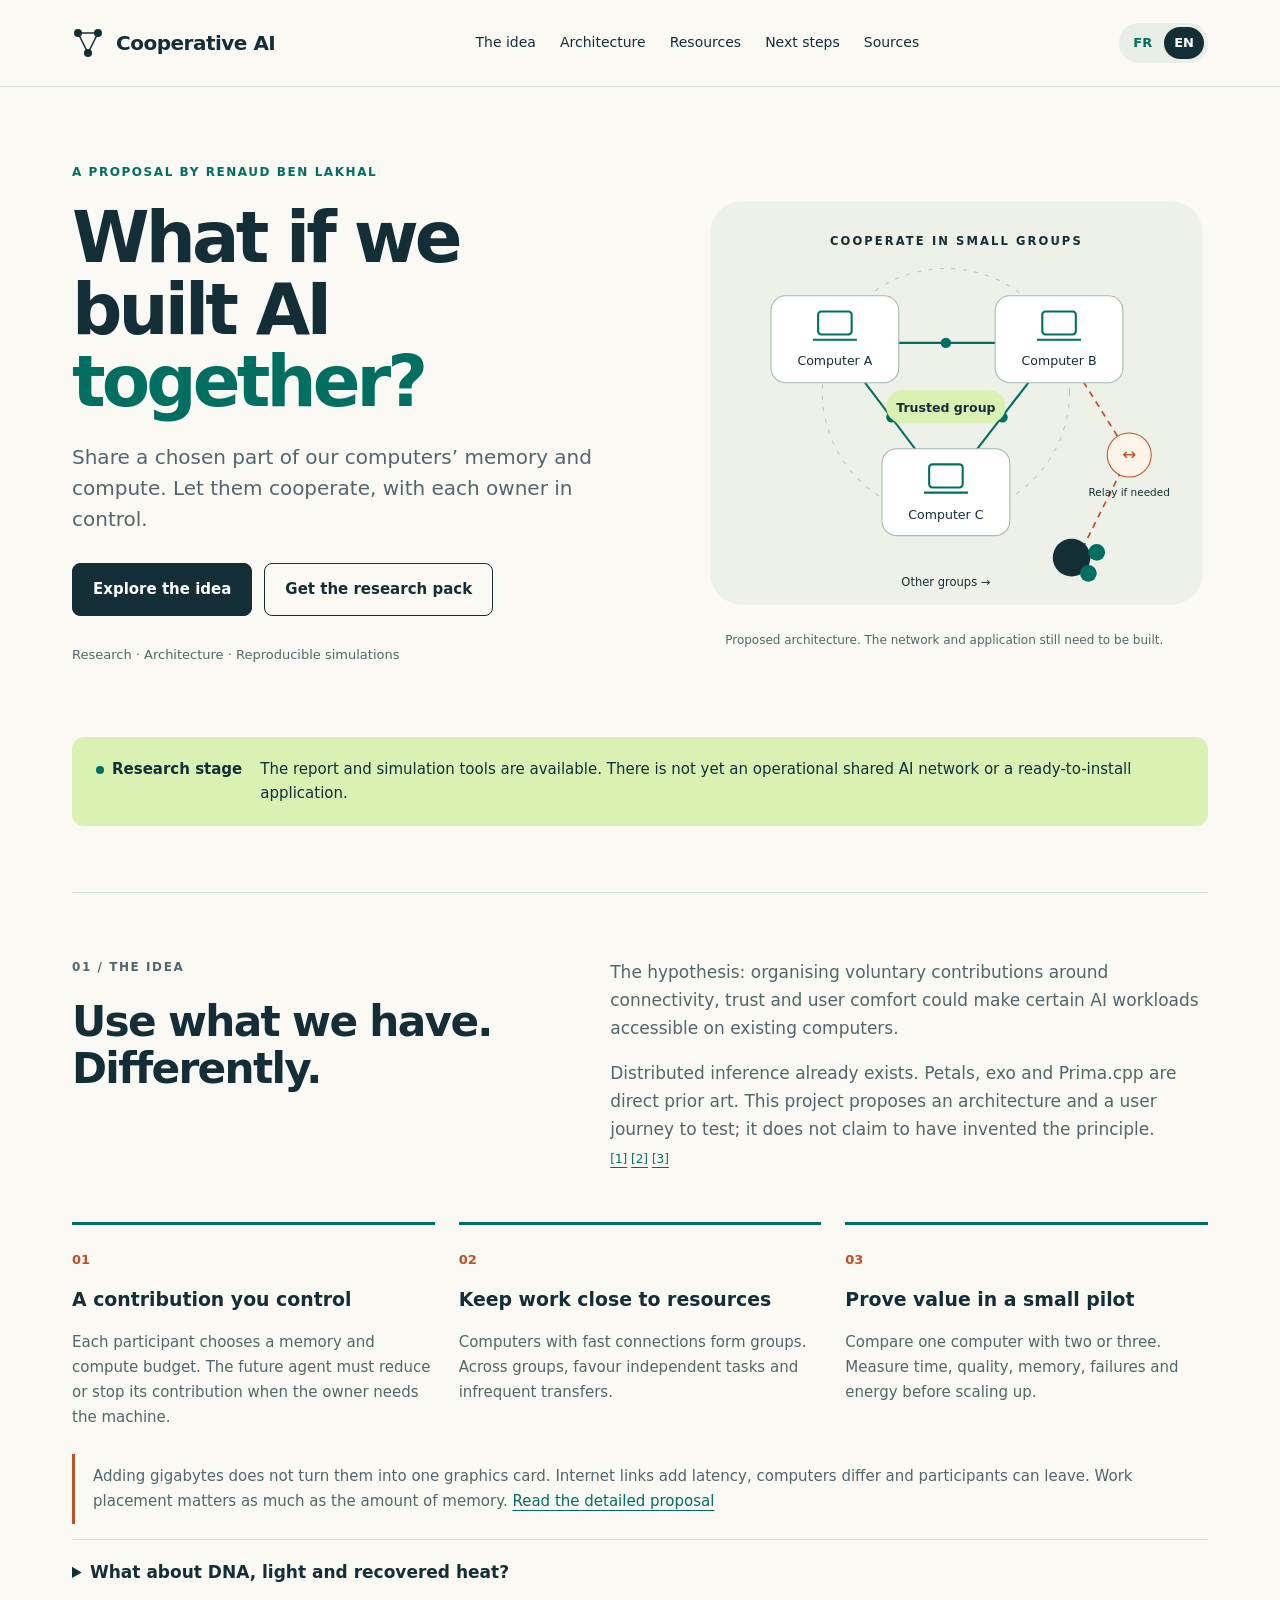
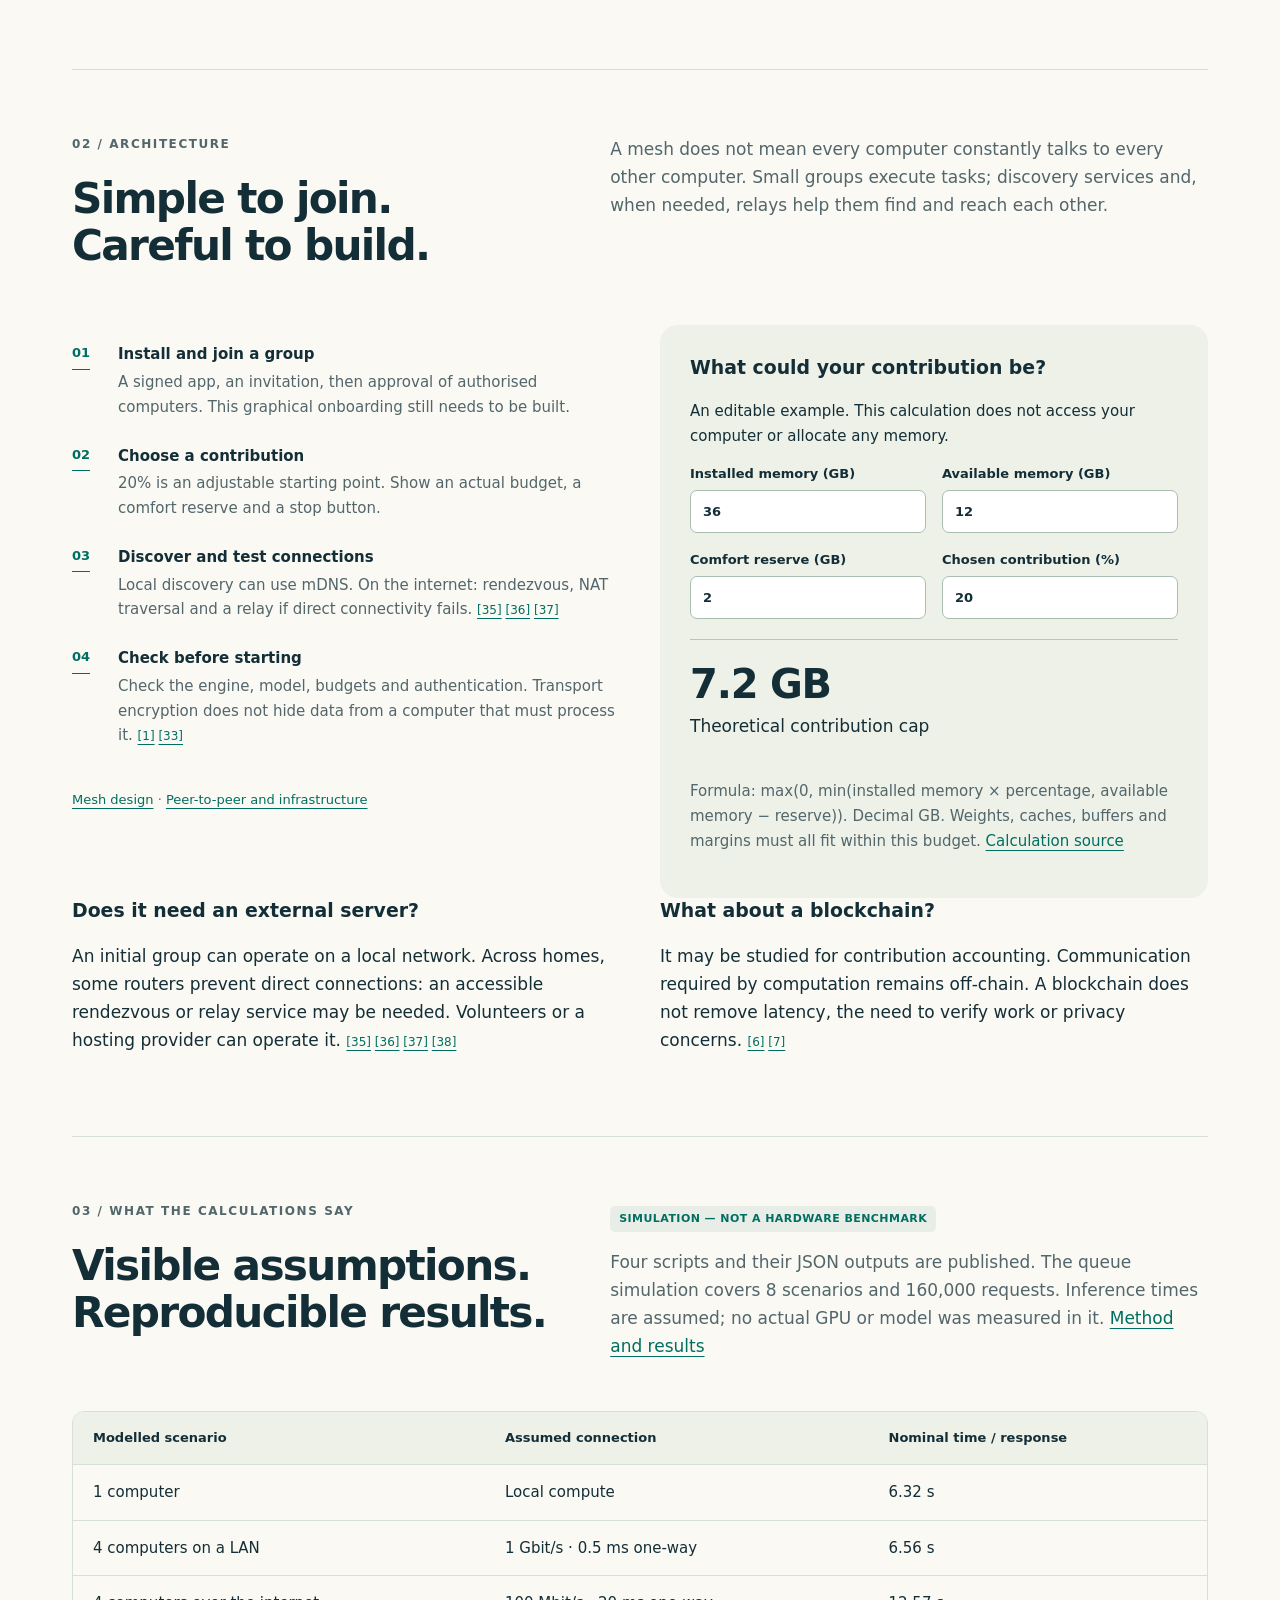
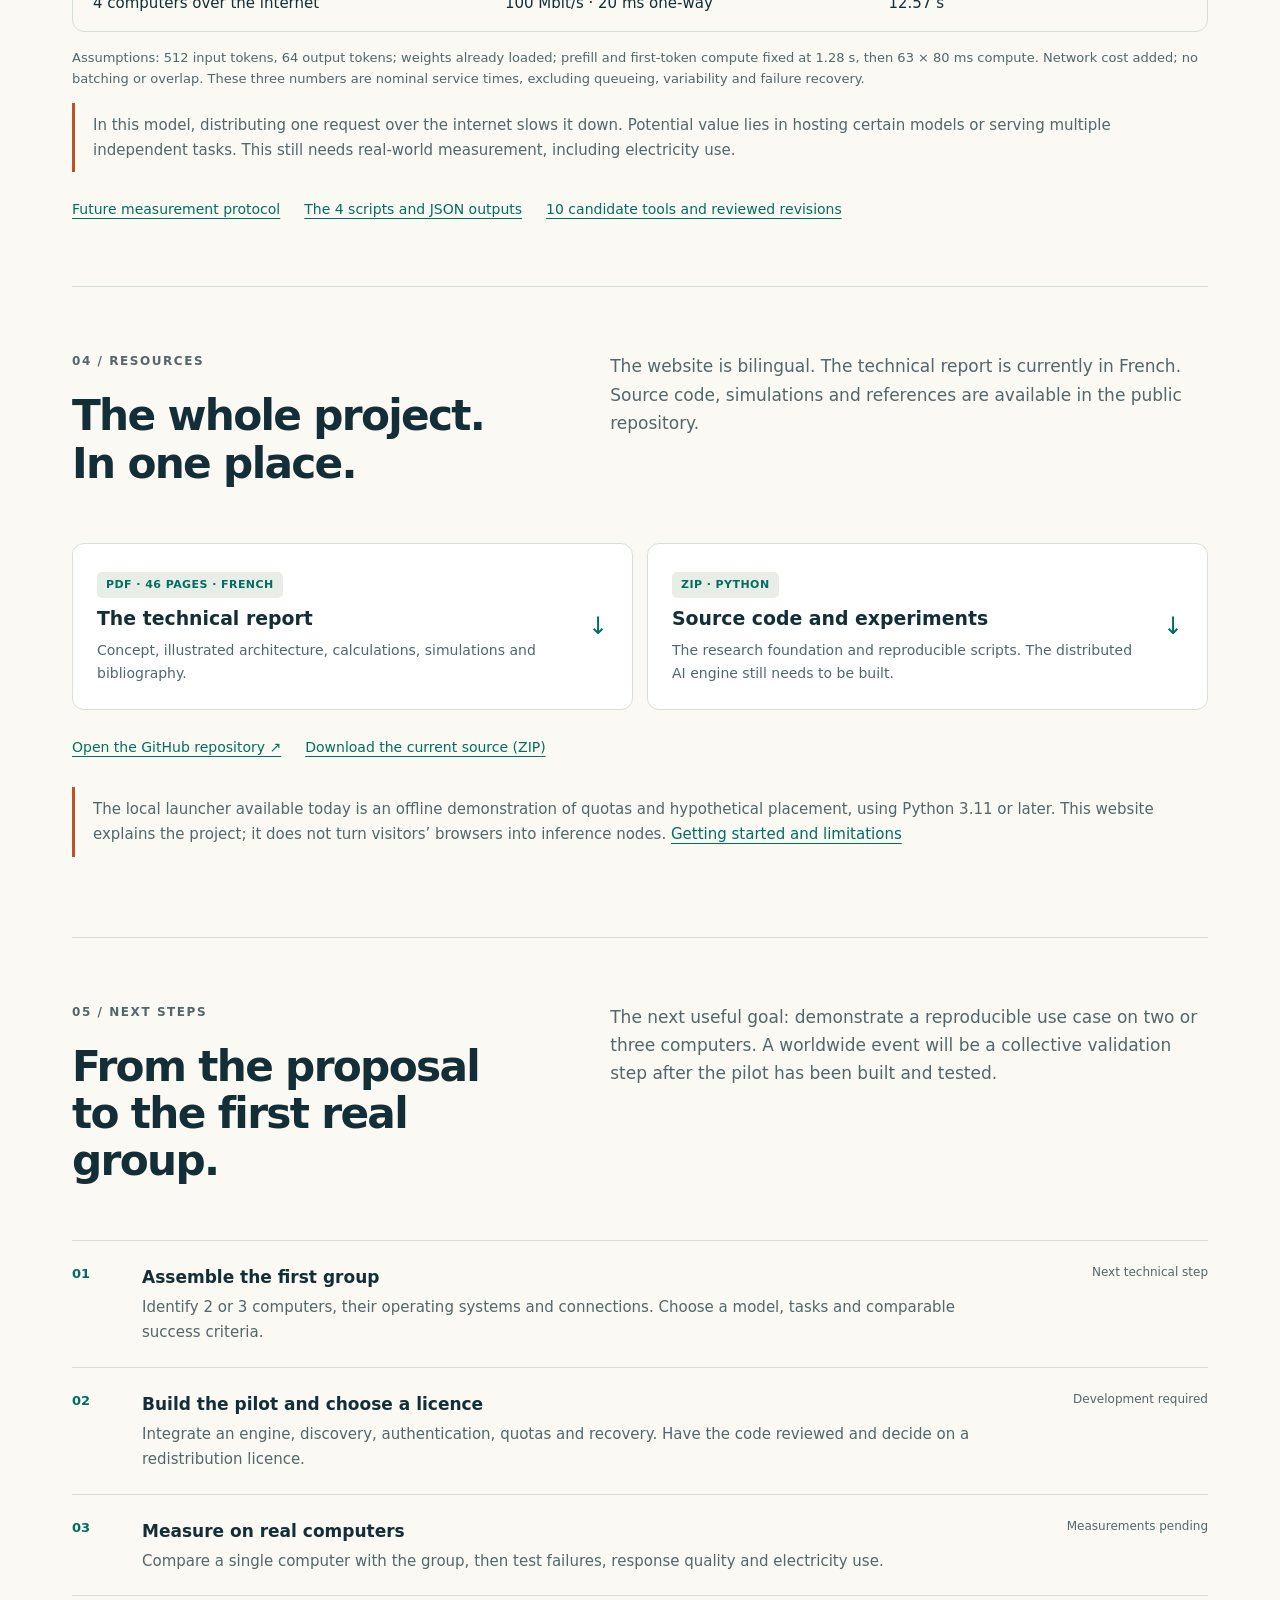
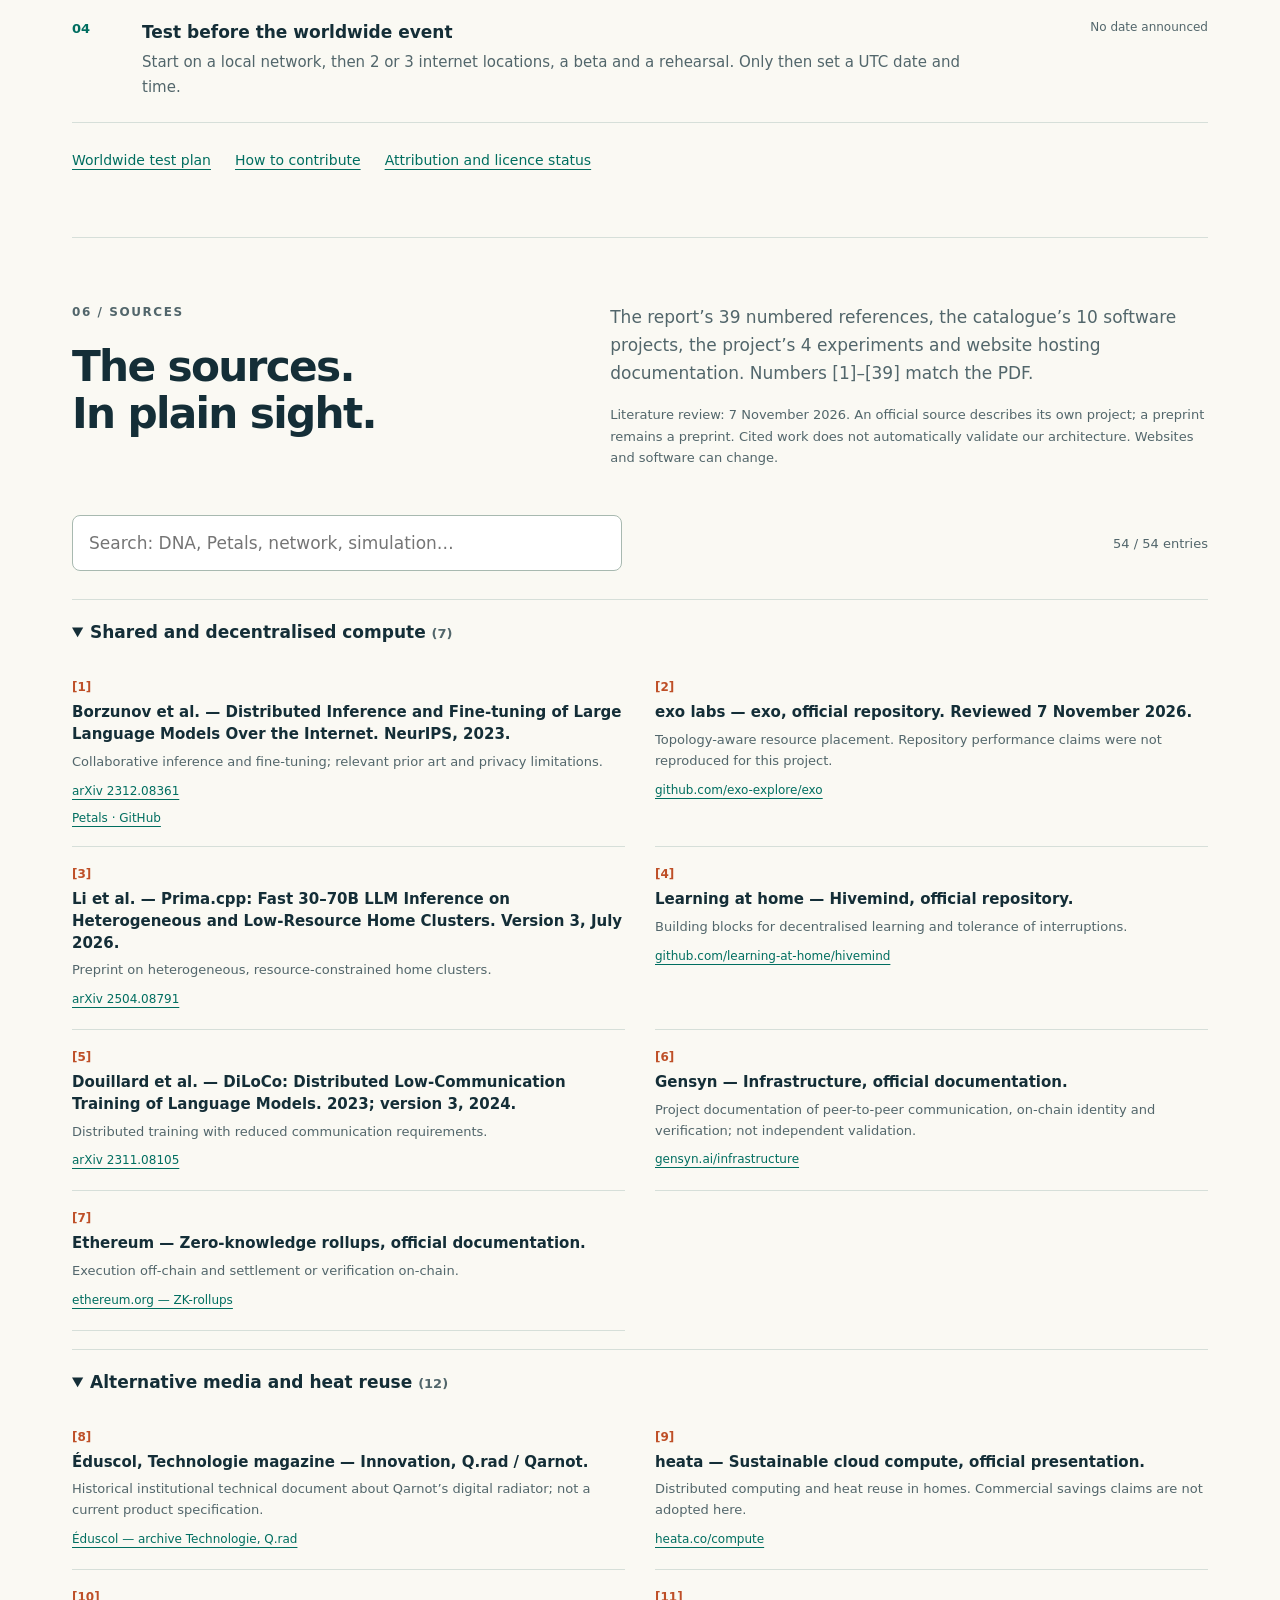
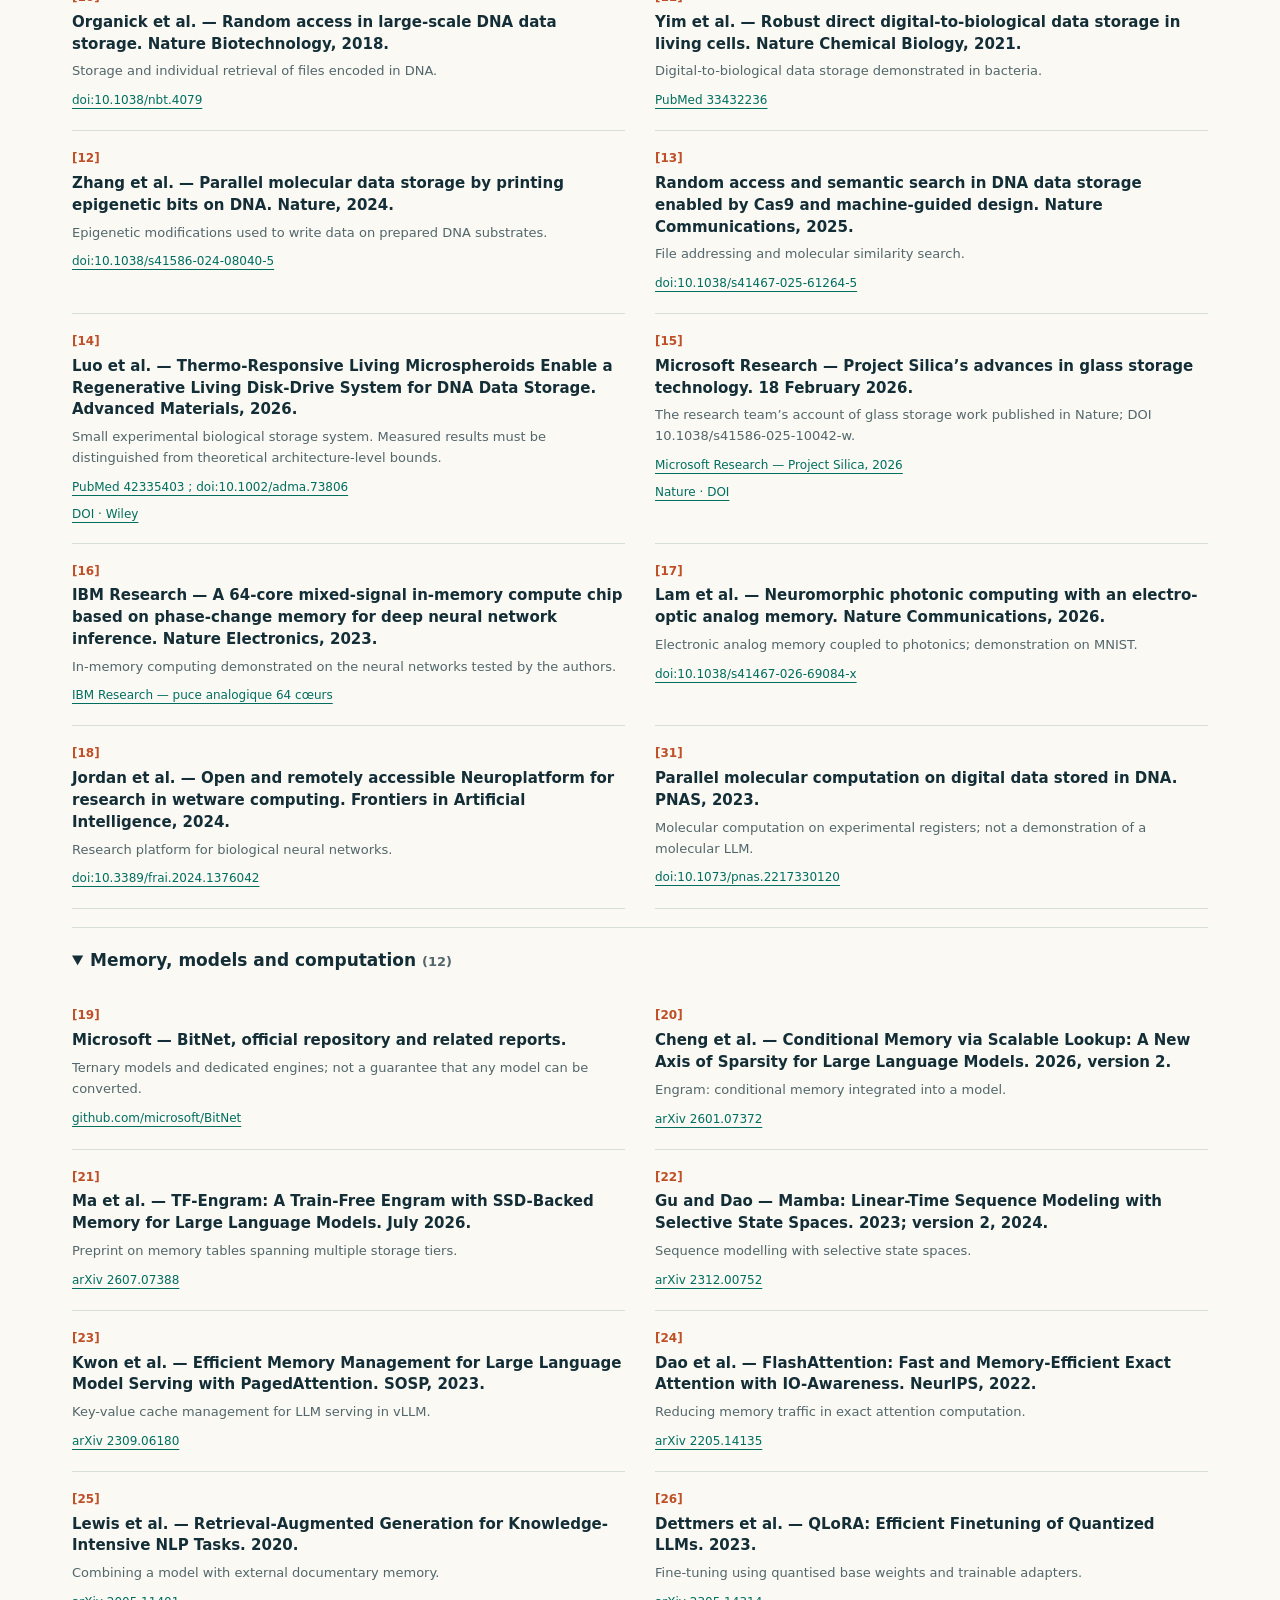
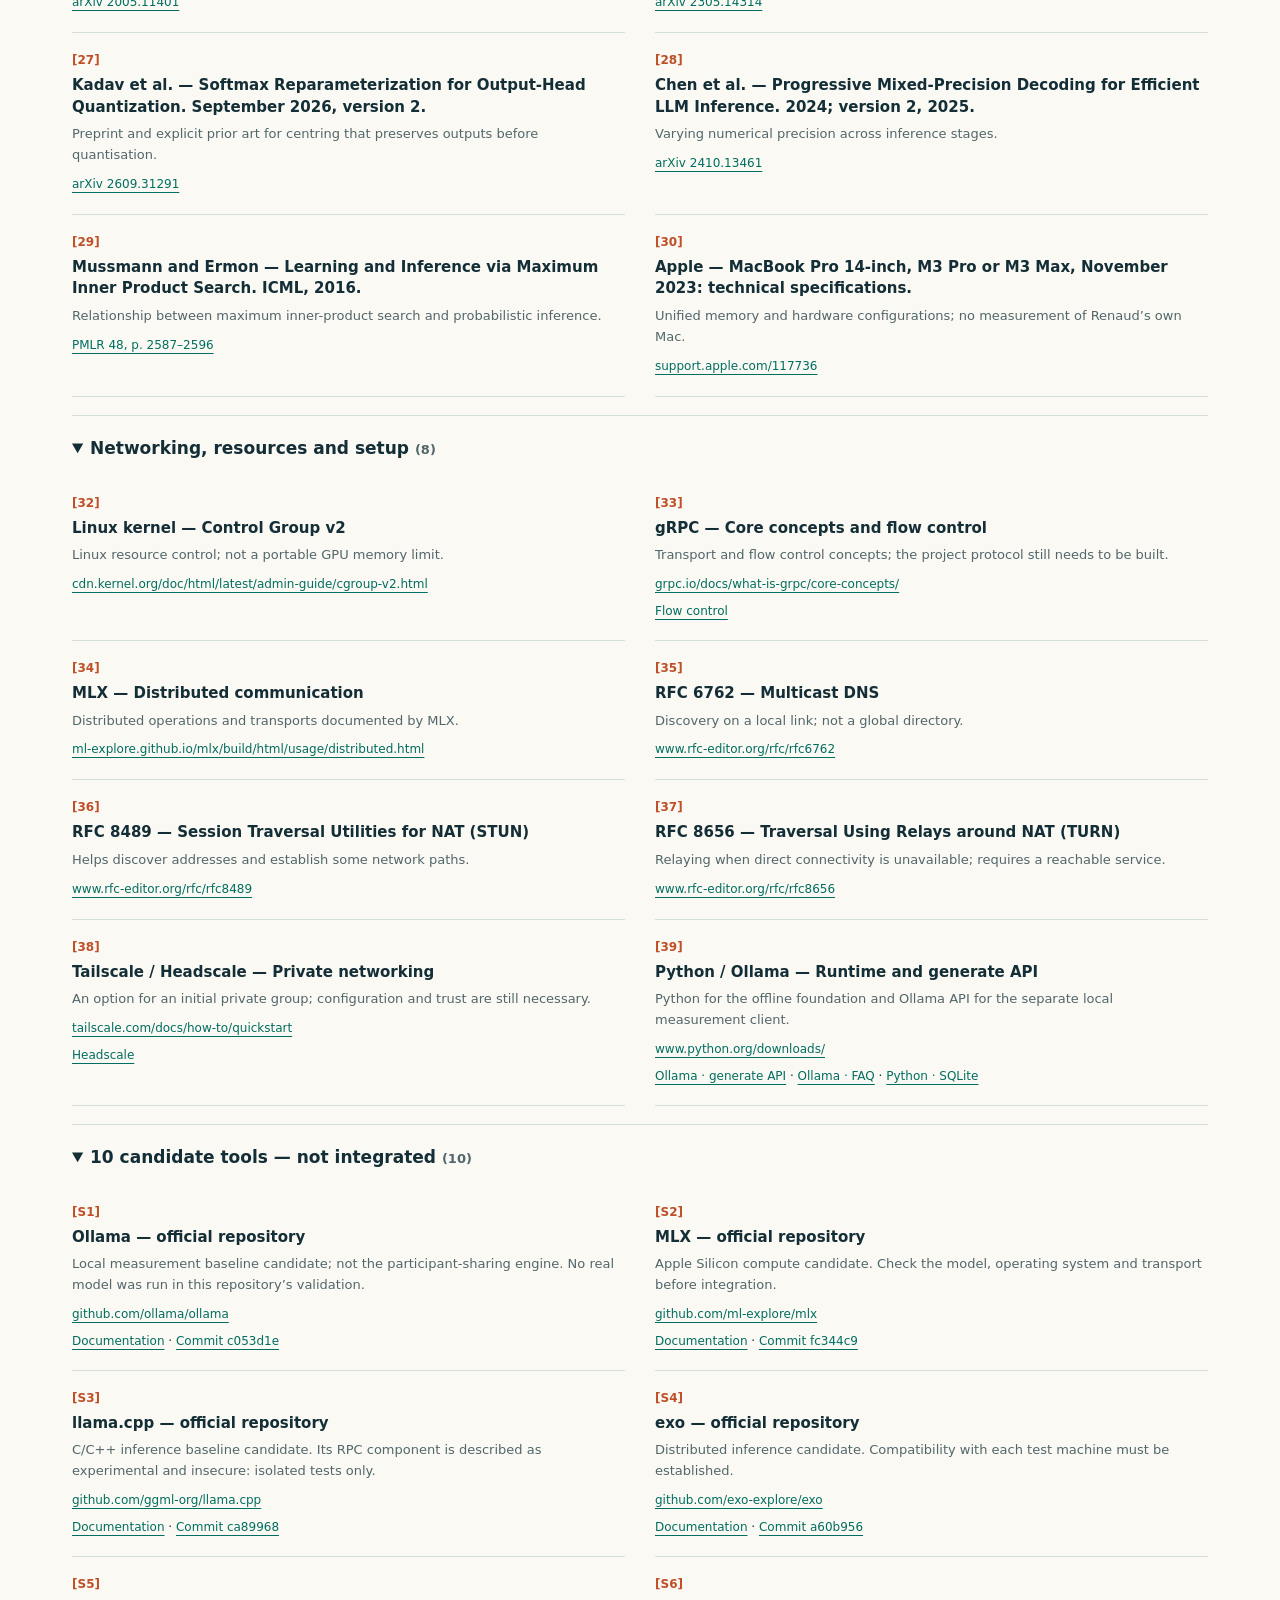
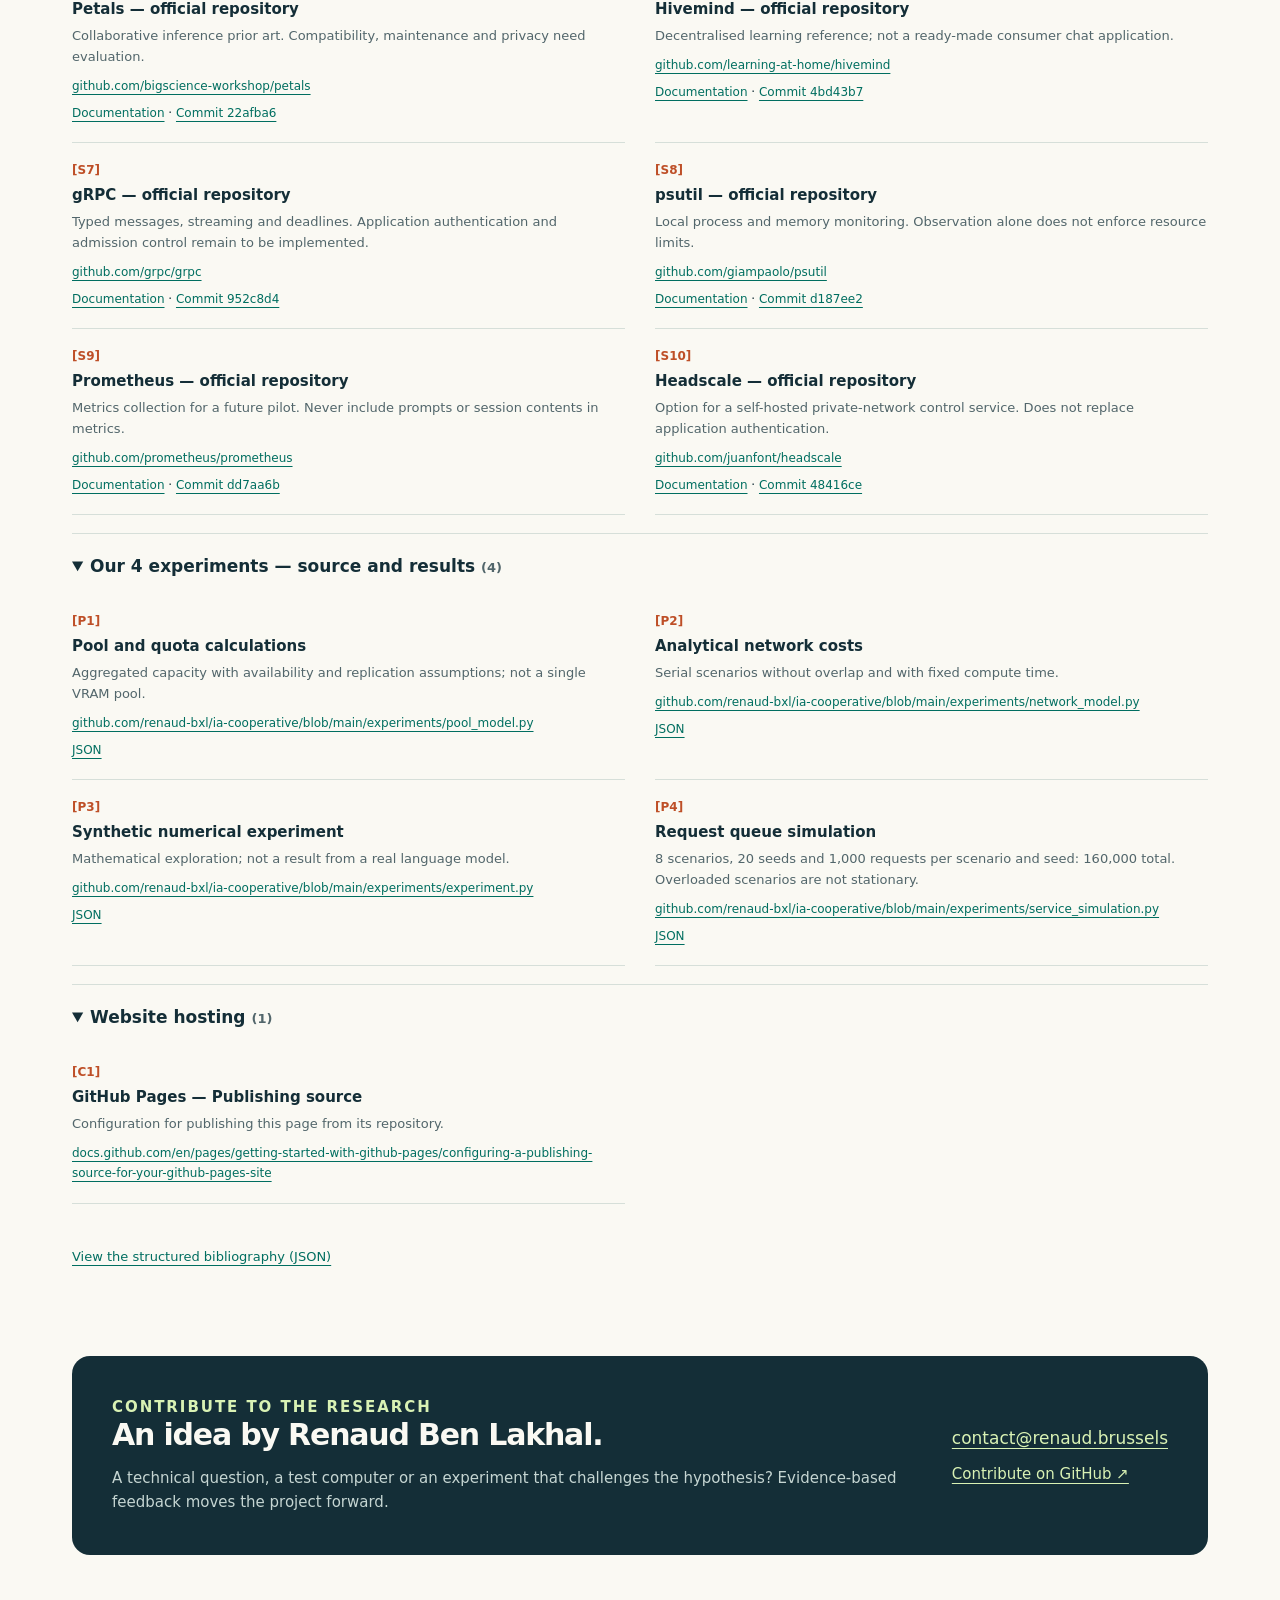
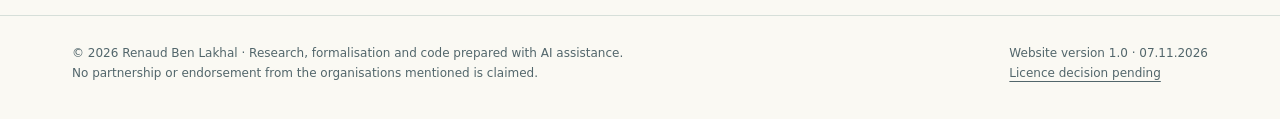
==== docs/en.html @ fbaa8c73 "Keep public research material only" ====
<!doctype html><html lang="en"><head><meta charset="utf-8"><meta name="viewport" content="width=device-width,initial-scale=1"><title>Cooperative AI — Renaud Ben Lakhal</title><meta name="description" content="A proposal by Renaud Ben Lakhal for voluntary sharing of memory and compute. Architecture, reproducible simulations, resources and references."><meta name="author" content="Renaud Ben Lakhal"><meta name="theme-color" content="#142e37"><meta property="og:title" content="Cooperative AI — Renaud Ben Lakhal"><meta property="og:description" content="A proposal by Renaud Ben Lakhal for voluntary sharing of memory and compute. Architecture, reproducible simulations, resources and references."><meta property="og:type" content="website"><link rel="alternate" hreflang="fr" href="index.html"><link rel="alternate" hreflang="en" href="en.html"><link rel="icon" href="site/favicon.svg" type="image/svg+xml"><link rel="stylesheet" href="site/style.css"><script src="site/app.js" defer></script></head><body>
 <a class="skip" href="#main">Skip to content</a><header class="header"><div class="wrap"><a class="brand" href="en.html"><svg viewBox="0 0 32 32" aria-hidden="true"><path d="M6 6 26 6 16 26Z" fill="none" stroke="currentColor" stroke-width="1.5"/><g fill="currentColor"><circle cx="6" cy="6" r="4"/><circle cx="26" cy="6" r="4"/><circle cx="16" cy="26" r="4"/></g></svg>Cooperative AI</a><nav class="nav" aria-label="Main navigation"><a href="#idea">The idea</a><a href="#architecture">Architecture</a><a href="#resources">Resources</a><a href="#next">Next steps</a><a href="#sources">Sources</a></nav><div class="languages" aria-label="Language"><a href="index.html" lang="fr" hreflang="fr" aria-label="Lire en français">FR</a><span aria-current="page">EN</span></div></div></header>
 <main id="main" class="wrap"><div class="hero"><div><p class="eyebrow">A proposal by Renaud Ben Lakhal</p><h1>What if we<br>built AI<br><em>together?</em></h1><p class="lede">Share a chosen part of our computers’ memory and compute. Let them cooperate, with each owner in control.</p><div class="buttons"><a href="#idea" class="button">Explore the idea</a><a href="#resources" class="button secondary">Get the research pack</a></div><p class="small">Research · Architecture · Reproducible simulations</p></div><figure class="hero-visual"><svg viewBox="0 0 480 420" role="img" aria-labelledby="diagram-title diagram-desc"><title id="diagram-title">A small group of computers connected to other groups</title><desc id="diagram-desc">Three computers cooperate within a trusted group. Another group is reachable directly or through a relay when required. Diagram of the proposed architecture.</desc><rect x="5" y="10" width="470" height="385" rx="30" fill="#edf1e8"/><circle cx="230" cy="192" r="118" fill="none" stroke="#b8cbbb" stroke-dasharray="4 7"/><path d="M124 145 338 145 230 285Z" stroke="#006e60" stroke-width="2" fill="none"/><g fill="#006e60"><circle cx="230" cy="145" r="5"/><circle cx="284" cy="216" r="5"/><circle cx="178" cy="216" r="5"/></g><path d="M338 145 405 252 360 342" fill="none" stroke="#be4f27" stroke-width="1.6" stroke-dasharray="6 5"/>
 <g font-family="system-ui,sans-serif" text-anchor="middle" fill="#142e37"><text x="240" y="52" font-size="11" font-weight="700" letter-spacing="2">COOPERATE IN SMALL GROUPS</text>
 <g fill="white" stroke="#a3bab0"><rect x="63" y="100" width="122" height="83" rx="14"/><rect x="277" y="100" width="122" height="83" rx="14"/><rect x="169" y="246" width="122" height="83" rx="14"/></g>
 <g fill="none" stroke="#006e60" stroke-width="2"><rect x="108" y="115" width="32" height="22" rx="3"/><path d="M103 142h42"/><rect x="322" y="115" width="32" height="22" rx="3"/><path d="M317 142h42"/><rect x="214" y="261" width="32" height="22" rx="3"/><path d="M209 288h42"/></g>
 <text x="124" y="166" font-size="12">Computer A</text><text x="338" y="166" font-size="12">Computer B</text><text x="230" y="313" font-size="12">Computer C</text>
 <rect x="173" y="190" width="114" height="32" rx="16" fill="#d9f2b4"/><text x="230" y="211" font-size="12" font-weight="700">Trusted group</text>
 <circle cx="405" cy="252" r="21" fill="#fff4e9" stroke="#be4f27"/><text x="405" y="257" font-size="16" fill="#be4f27">↔</text><text x="405" y="291" font-size="10">Relay if needed</text><circle cx="350" cy="350" r="18" fill="#142e37"/><circle cx="374" cy="345" r="8" fill="#006e60"/><circle cx="366" cy="365" r="8" fill="#006e60"/><text x="230" y="377" font-size="11">Other groups →</text></g></svg><figcaption>Proposed architecture. The network and application still need to be built.</figcaption></figure></div>
 <aside class="status"><strong><span class="dot"></span>Research stage</strong><p>The report and simulation tools are available. There is not yet an operational shared AI network or a ready-to-install application.</p></aside>
 <section id="idea"><div class="section-head"><div><p class="eyebrow">01 / The idea</p><h2>Use what we have.<br>Differently.</h2></div><div><p>The hypothesis: organising voluntary contributions around connectivity, trust and user comfort could make certain AI workloads accessible on existing computers.</p><p>Distributed inference already exists. Petals, exo and Prima.cpp are direct prior art. This project proposes an architecture and a user journey to test; it does not claim to have invented the principle. <span class="refs"><a href="#ref-1">[1]</a> <a href="#ref-2">[2]</a> <a href="#ref-3">[3]</a></span></p></div></div><div class="grid3"><article class="feature"><div class="number">01</div><h3>A contribution you control</h3><p>Each participant chooses a memory and compute budget. The future agent must reduce or stop its contribution when the owner needs the machine.</p></article><article class="feature"><div class="number">02</div><h3>Keep work close to resources</h3><p>Computers with fast connections form groups. Across groups, favour independent tasks and infrequent transfers.</p></article><article class="feature"><div class="number">03</div><h3>Prove value in a small pilot</h3><p>Compare one computer with two or three. Measure time, quality, memory, failures and energy before scaling up.</p></article></div><p class="note">Adding gigabytes does not turn them into one graphics card. Internet links add latency, computers differ and participants can leave. Work placement matters as much as the amount of memory. <a href="https://github.com/renaud-bxl/ia-cooperative/blob/main/docs/PROPOSITION.md">Read the detailed proposal</a></p>
 <details><summary>What about DNA, light and recovered heat?</summary><p>DNA storage, including storage in living cells, has been demonstrated in published experiments. This does not establish working memory directly usable by a PC-based LLM. Glass addresses a different archival need. Analog in-memory computing and photonics are distinct hardware directions. <span class="refs"><a href="#ref-10">[10]</a> <a href="#ref-11">[11]</a> <a href="#ref-12">[12]</a> <a href="#ref-13">[13]</a> <a href="#ref-14">[14]</a> <a href="#ref-15">[15]</a> <a href="#ref-16">[16]</a> <a href="#ref-17">[17]</a> <a href="#ref-18">[18]</a> <a href="#ref-31">[31]</a></span></p><p>Qarnot and heata illustrate heat reuse. This inspires useful placement of computation, without demonstrating energy savings for our system. The approach proposed here starts with a pilot using existing computers. <span class="refs"><a href="#ref-8">[8]</a> <a href="#ref-9">[9]</a></span></p></details></section>
 <section id="architecture"><div class="section-head"><div><p class="eyebrow">02 / Architecture</p><h2>Simple to join.<br>Careful to build.</h2></div><p>A mesh does not mean every computer constantly talks to every other computer. Small groups execute tasks; discovery services and, when needed, relays help them find and reach each other.</p></div><div class="split"><div><ol class="steps"><li><strong>Install and join a group</strong><p>A signed app, an invitation, then approval of authorised computers. This graphical onboarding still needs to be built.</p></li><li><strong>Choose a contribution</strong><p>20% is an adjustable starting point. Show an actual budget, a comfort reserve and a stop button.</p></li><li><strong>Discover and test connections</strong><p>Local discovery can use mDNS. On the internet: rendezvous, NAT traversal and a relay if direct connectivity fails. <span class="refs"><a href="#ref-35">[35]</a> <a href="#ref-36">[36]</a> <a href="#ref-37">[37]</a></span></p></li><li><strong>Check before starting</strong><p>Check the engine, model, budgets and authentication. Transport encryption does not hide data from a computer that must process it. <span class="refs"><a href="#ref-1">[1]</a> <a href="#ref-33">[33]</a></span></p></li></ol><p class="small"><a href="https://github.com/renaud-bxl/ia-cooperative/blob/main/docs/MESH.md">Mesh design</a> · <a href="https://github.com/renaud-bxl/ia-cooperative/blob/main/docs/INFRASTRUCTURE.md">Peer-to-peer and infrastructure</a></p></div><div class="tint calculator"><h3>What could your contribution be?</h3><p>An editable example. This calculation does not access your computer or allocate any memory.</p><form id="quota-form" novalidate><div class="calc-fields"><label for="installed">Installed memory (GB)<input id="installed" type="number" min="0" max="1000000" step="any" value="36" required inputmode="decimal"></label><label for="available">Available memory (GB)<input id="available" type="number" min="0" max="1000000" step="any" value="12" required inputmode="decimal"></label><label for="reserve">Comfort reserve (GB)<input id="reserve" type="number" min="0" max="1000000" step="any" value="2" required inputmode="decimal"></label><label for="percent">Chosen contribution (%)<input id="percent" type="number" min="0" max="100" step="any" value="20" required inputmode="decimal"></label></div><div class="result" aria-live="polite"><strong id="quota-value">7.2 GB</strong>Theoretical contribution cap</div><p class="error" id="quota-error" role="status"></p></form><p class="small">Formula: max(0, min(installed memory × percentage, available memory − reserve)). Decimal GB. Weights, caches, buffers and margins must all fit within this budget. <a href="https://github.com/renaud-bxl/ia-cooperative/blob/main/coopai/policy.py">Calculation source</a></p></div></div>
 <div class="split"><div><h3>Does it need an external server?</h3><p>An initial group can operate on a local network. Across homes, some routers prevent direct connections: an accessible rendezvous or relay service may be needed. Volunteers or a hosting provider can operate it. <span class="refs"><a href="#ref-35">[35]</a> <a href="#ref-36">[36]</a> <a href="#ref-37">[37]</a> <a href="#ref-38">[38]</a></span></p></div><div><h3>What about a blockchain?</h3><p>It may be studied for contribution accounting. Communication required by computation remains off-chain. A blockchain does not remove latency, the need to verify work or privacy concerns. <span class="refs"><a href="#ref-6">[6]</a> <a href="#ref-7">[7]</a></span></p></div></div></section>
 <section id="evidence"><div class="section-head"><div><p class="eyebrow">03 / What the calculations say</p><h2>Visible assumptions.<br>Reproducible results.</h2></div><div><span class="tag">Simulation — not a hardware benchmark</span><p style="margin-top:16px">Four scripts and their JSON outputs are published. The queue simulation covers 8 scenarios and 160,000 requests. Inference times are assumed; no actual GPU or model was measured in it. <a href="#ref-P4">Method and results</a></p></div></div>
 <div class="table-wrap"><table><caption class="sr-only">Calculated nominal service times, excluding queueing</caption><thead><tr><th>Modelled scenario</th><th>Assumed connection</th><th>Nominal time / response</th></tr></thead><tbody><tr><td>1 computer</td><td>Local compute</td><td>6.32 s</td></tr><tr><td>4 computers on a LAN</td><td>1 Gbit/s · 0.5 ms one-way</td><td>6.56 s</td></tr><tr><td>4 computers over the internet</td><td>100 Mbit/s · 20 ms one-way</td><td>12.57 s</td></tr></tbody></table></div><p class="small" style="margin-top:15px">Assumptions: 512 input tokens, 64 output tokens; weights already loaded; prefill and first-token compute fixed at 1.28 s, then 63 × 80 ms compute. Network cost added; no batching or overlap. These three numbers are nominal service times, excluding queueing, variability and failure recovery.</p><p class="note">In this model, distributing one request over the internet slows it down. Potential value lies in hosting certain models or serving multiple independent tasks. This still needs real-world measurement, including electricity use.</p><div class="links-row"><a href="https://github.com/renaud-bxl/ia-cooperative/blob/main/docs/BENCHMARKS.md">Future measurement protocol</a><a href="https://github.com/renaud-bxl/ia-cooperative/tree/main/experiments">The 4 scripts and JSON outputs</a><a href="https://github.com/renaud-bxl/ia-cooperative/blob/main/catalog/software.json">10 candidate tools and reviewed revisions</a></div></section>
 <section id="resources"><div class="section-head"><div><p class="eyebrow">04 / Resources</p><h2>The whole project.<br>In one place.</h2></div><p>The website is bilingual. The technical report is currently in French. Source code, simulations and references are available in the public repository.</p></div><div class="download-grid"><a class="download" href="downloads/IA_cooperative_v1.4.pdf" download><div><span class="tag">PDF · 46 pages · French</span><h3>The technical report</h3><p>Concept, illustrated architecture, calculations, simulations and bibliography.</p></div><span class="arrow" aria-hidden="true">↓</span></a><a class="download" href="https://github.com/renaud-bxl/ia-cooperative/archive/refs/heads/main.zip" download><div><span class="tag">ZIP · PYTHON</span><h3>Source code and experiments</h3><p>The research foundation and reproducible scripts. The distributed AI engine still needs to be built.</p></div><span class="arrow" aria-hidden="true">↓</span></a></div><div class="links-row"><a href="https://github.com/renaud-bxl/ia-cooperative">Open the GitHub repository ↗</a><a href="https://github.com/renaud-bxl/ia-cooperative/archive/refs/heads/main.zip">Download the current source (ZIP)</a></div><p class="note" style="margin-top:28px">The local launcher available today is an offline demonstration of quotas and hypothetical placement, using Python 3.11 or later. This website explains the project; it does not turn visitors’ browsers into inference nodes. <a href="https://github.com/renaud-bxl/ia-cooperative/blob/main/docs/GETTING_STARTED.md">Getting started and limitations</a></p></section>
 <section id="next"><div class="section-head"><div><p class="eyebrow">05 / Next steps</p><h2>From the proposal<br>to the first real group.</h2></div><p>The next useful goal: demonstrate a reproducible use case on two or three computers. A worldwide event will be a collective validation step after the pilot has been built and tested.</p></div><ol class="roadmap"><li><span class="num">01</span><div><strong>Assemble the first group</strong><p>Identify 2 or 3 computers, their operating systems and connections. Choose a model, tasks and comparable success criteria.</p></div><span class="state">Next technical step</span></li><li><span class="num">02</span><div><strong>Build the pilot and choose a licence</strong><p>Integrate an engine, discovery, authentication, quotas and recovery. Have the code reviewed and decide on a redistribution licence.</p></div><span class="state">Development required</span></li><li><span class="num">03</span><div><strong>Measure on real computers</strong><p>Compare a single computer with the group, then test failures, response quality and electricity use.</p></div><span class="state">Measurements pending</span></li><li><span class="num">04</span><div><strong>Test before the worldwide event</strong><p>Start on a local network, then 2 or 3 internet locations, a beta and a rehearsal. Only then set a UTC date and time.</p></div><span class="state">No date announced</span></li></ol><div class="links-row"><a href="https://github.com/renaud-bxl/ia-cooperative/blob/main/docs/GLOBAL_TEST.md">Worldwide test plan</a><a href="https://github.com/renaud-bxl/ia-cooperative/blob/main/CONTRIBUTING.md">How to contribute</a><a href="https://github.com/renaud-bxl/ia-cooperative/blob/main/ATTRIBUTION.md">Attribution and licence status</a></div></section>
 <section id="sources"><div class="section-head"><div><p class="eyebrow">06 / Sources</p><h2>The sources.<br>In plain sight.</h2></div><div><p>The report’s 39 numbered references, the catalogue’s 10 software projects, the project’s 4 experiments and website hosting documentation. Numbers [1]–[39] match the PDF.</p><p class="small">Literature review: 7 November 2026. An official source describes its own project; a preprint remains a preprint. Cited work does not automatically validate our architecture. Websites and software can change.</p></div></div><div class="source-tools"><label><span class="sr-only">Search sources</span><input id="source-search" type="search" placeholder="Search: DNA, Petals, network, simulation…" autocomplete="off"></label><span id="source-count" role="status"></span></div><details class="source-group" open><summary>Shared and decentralised compute <span class="small">(7)</span></summary><ul class="source-list"><li class="source" id="ref-1"><div class="refno">[1]</div><h3><a href="https://arxiv.org/abs/2312.08361">Borzunov et al. — Distributed Inference and Fine-tuning of Large Language Models Over the Internet. NeurIPS, 2023.</a></h3><p>Collaborative inference and fine-tuning; relevant prior art and privacy limitations.</p><a href="https://arxiv.org/abs/2312.08361" class="source-link">arXiv 2312.08361</a><div class="extra"><a href="https://github.com/bigscience-workshop/petals">Petals · GitHub</a></div></li><li class="source" id="ref-2"><div class="refno">[2]</div><h3><a href="https://github.com/exo-explore/exo">exo labs — exo, official repository. Reviewed 7 November 2026.</a></h3><p>Topology-aware resource placement. Repository performance claims were not reproduced for this project.</p><a href="https://github.com/exo-explore/exo" class="source-link">github.com/exo-explore/exo</a></li><li class="source" id="ref-3"><div class="refno">[3]</div><h3><a href="https://arxiv.org/abs/2504.08791">Li et al. — Prima.cpp: Fast 30–70B LLM Inference on Heterogeneous and Low-Resource Home Clusters. Version 3, July 2026.</a></h3><p>Preprint on heterogeneous, resource-constrained home clusters.</p><a href="https://arxiv.org/abs/2504.08791" class="source-link">arXiv 2504.08791</a></li><li class="source" id="ref-4"><div class="refno">[4]</div><h3><a href="https://github.com/learning-at-home/hivemind">Learning at home — Hivemind, official repository.</a></h3><p>Building blocks for decentralised learning and tolerance of interruptions.</p><a href="https://github.com/learning-at-home/hivemind" class="source-link">github.com/learning-at-home/hivemind</a></li><li class="source" id="ref-5"><div class="refno">[5]</div><h3><a href="https://arxiv.org/abs/2311.08105">Douillard et al. — DiLoCo: Distributed Low-Communication Training of Language Models. 2023; version 3, 2024.</a></h3><p>Distributed training with reduced communication requirements.</p><a href="https://arxiv.org/abs/2311.08105" class="source-link">arXiv 2311.08105</a></li><li class="source" id="ref-6"><div class="refno">[6]</div><h3><a href="https://www.gensyn.ai/infrastructure">Gensyn — Infrastructure, official documentation.</a></h3><p>Project documentation of peer-to-peer communication, on-chain identity and verification; not independent validation.</p><a href="https://www.gensyn.ai/infrastructure" class="source-link">gensyn.ai/infrastructure</a></li><li class="source" id="ref-7"><div class="refno">[7]</div><h3><a href="https://ethereum.org/developers/docs/scaling/zk-rollups/">Ethereum — Zero-knowledge rollups, official documentation.</a></h3><p>Execution off-chain and settlement or verification on-chain.</p><a href="https://ethereum.org/developers/docs/scaling/zk-rollups/" class="source-link">ethereum.org — ZK-rollups</a></li></ul></details><details class="source-group" open><summary>Alternative media and heat reuse <span class="small">(12)</span></summary><ul class="source-list"><li class="source" id="ref-8"><div class="refno">[8]</div><h3><a href="https://sti.eduscol.education.fr/sites/eduscol.education.fr.sti/files/ressources/techniques/11658/11658-rubriques-innovation-revue-technologie.pdf">Éduscol, Technologie magazine — Innovation, Q.rad / Qarnot.</a></h3><p>Historical institutional technical document about Qarnot’s digital radiator; not a current product specification.</p><a href="https://sti.eduscol.education.fr/sites/eduscol.education.fr.sti/files/ressources/techniques/11658/11658-rubriques-innovation-revue-technologie.pdf" class="source-link">Éduscol — archive Technologie, Q.rad</a></li><li class="source" id="ref-9"><div class="refno">[9]</div><h3><a href="https://heata.co/compute">heata — Sustainable cloud compute, official presentation.</a></h3><p>Distributed computing and heat reuse in homes. Commercial savings claims are not adopted here.</p><a href="https://heata.co/compute" class="source-link">heata.co/compute</a></li><li class="source" id="ref-10"><div class="refno">[10]</div><h3><a href="https://www.nature.com/articles/nbt.4079">Organick et al. — Random access in large-scale DNA data storage. Nature Biotechnology, 2018.</a></h3><p>Storage and individual retrieval of files encoded in DNA.</p><a href="https://www.nature.com/articles/nbt.4079" class="source-link">doi:10.1038/nbt.4079</a></li><li class="source" id="ref-11"><div class="refno">[11]</div><h3><a href="https://pubmed.ncbi.nlm.nih.gov/33432236/">Yim et al. — Robust direct digital-to-biological data storage in living cells. Nature Chemical Biology, 2021.</a></h3><p>Digital-to-biological data storage demonstrated in bacteria.</p><a href="https://pubmed.ncbi.nlm.nih.gov/33432236/" class="source-link">PubMed 33432236</a></li><li class="source" id="ref-12"><div class="refno">[12]</div><h3><a href="https://www.nature.com/articles/s41586-024-08040-5">Zhang et al. — Parallel molecular data storage by printing epigenetic bits on DNA. Nature, 2024.</a></h3><p>Epigenetic modifications used to write data on prepared DNA substrates.</p><a href="https://www.nature.com/articles/s41586-024-08040-5" class="source-link">doi:10.1038/s41586-024-08040-5</a></li><li class="source" id="ref-13"><div class="refno">[13]</div><h3><a href="https://www.nature.com/articles/s41467-025-61264-5">Random access and semantic search in DNA data storage enabled by Cas9 and machine-guided design. Nature Communications, 2025.</a></h3><p>File addressing and molecular similarity search.</p><a href="https://www.nature.com/articles/s41467-025-61264-5" class="source-link">doi:10.1038/s41467-025-61264-5</a></li><li class="source" id="ref-14"><div class="refno">[14]</div><h3><a href="https://pubmed.ncbi.nlm.nih.gov/42335403/">Luo et al. — Thermo-Responsive Living Microspheroids Enable a Regenerative Living Disk-Drive System for DNA Data Storage. Advanced Materials, 2026.</a></h3><p>Small experimental biological storage system. Measured results must be distinguished from theoretical architecture-level bounds.</p><a href="https://pubmed.ncbi.nlm.nih.gov/42335403/" class="source-link">PubMed 42335403 ; doi:10.1002/adma.73806</a><div class="extra"><a href="https://doi.org/10.1002/adma.73806">DOI · Wiley</a></div></li><li class="source" id="ref-15"><div class="refno">[15]</div><h3><a href="https://www.microsoft.com/en-us/research/blog/project-silicas-advances-in-glass-storage-technology/">Microsoft Research — Project Silica’s advances in glass storage technology. 18 February 2026.</a></h3><p>The research team’s account of glass storage work published in Nature; DOI 10.1038/s41586-025-10042-w.</p><a href="https://www.microsoft.com/en-us/research/blog/project-silicas-advances-in-glass-storage-technology/" class="source-link">Microsoft Research — Project Silica, 2026</a><div class="extra"><a href="https://doi.org/10.1038/s41586-025-10042-w">Nature · DOI</a></div></li><li class="source" id="ref-16"><div class="refno">[16]</div><h3><a href="https://research.ibm.com/publications/a-64-core-mixed-signal-in-memory-compute-chip-based-on-phase-change-memory-for-deep-neural-network-inference">IBM Research — A 64-core mixed-signal in-memory compute chip based on phase-change memory for deep neural network inference. Nature Electronics, 2023.</a></h3><p>In-memory computing demonstrated on the neural networks tested by the authors.</p><a href="https://research.ibm.com/publications/a-64-core-mixed-signal-in-memory-compute-chip-based-on-phase-change-memory-for-deep-neural-network-inference" class="source-link">IBM Research — puce analogique 64 cœurs</a></li><li class="source" id="ref-17"><div class="refno">[17]</div><h3><a href="https://www.nature.com/articles/s41467-026-69084-x">Lam et al. — Neuromorphic photonic computing with an electro-optic analog memory. Nature Communications, 2026.</a></h3><p>Electronic analog memory coupled to photonics; demonstration on MNIST.</p><a href="https://www.nature.com/articles/s41467-026-69084-x" class="source-link">doi:10.1038/s41467-026-69084-x</a></li><li class="source" id="ref-18"><div class="refno">[18]</div><h3><a href="https://www.frontiersin.org/journals/artificial-intelligence/articles/10.3389/frai.2024.1376042/full">Jordan et al. — Open and remotely accessible Neuroplatform for research in wetware computing. Frontiers in Artificial Intelligence, 2024.</a></h3><p>Research platform for biological neural networks.</p><a href="https://www.frontiersin.org/journals/artificial-intelligence/articles/10.3389/frai.2024.1376042/full" class="source-link">doi:10.3389/frai.2024.1376042</a></li><li class="source" id="ref-31"><div class="refno">[31]</div><h3><a href="https://pmc.ncbi.nlm.nih.gov/articles/PMC10500265/">Parallel molecular computation on digital data stored in DNA. PNAS, 2023.</a></h3><p>Molecular computation on experimental registers; not a demonstration of a molecular LLM.</p><a href="https://pmc.ncbi.nlm.nih.gov/articles/PMC10500265/" class="source-link">doi:10.1073/pnas.2217330120</a></li></ul></details><details class="source-group" open><summary>Memory, models and computation <span class="small">(12)</span></summary><ul class="source-list"><li class="source" id="ref-19"><div class="refno">[19]</div><h3><a href="https://github.com/microsoft/BitNet">Microsoft — BitNet, official repository and related reports.</a></h3><p>Ternary models and dedicated engines; not a guarantee that any model can be converted.</p><a href="https://github.com/microsoft/BitNet" class="source-link">github.com/microsoft/BitNet</a></li><li class="source" id="ref-20"><div class="refno">[20]</div><h3><a href="https://arxiv.org/abs/2601.07372">Cheng et al. — Conditional Memory via Scalable Lookup: A New Axis of Sparsity for Large Language Models. 2026, version 2.</a></h3><p>Engram: conditional memory integrated into a model.</p><a href="https://arxiv.org/abs/2601.07372" class="source-link">arXiv 2601.07372</a></li><li class="source" id="ref-21"><div class="refno">[21]</div><h3><a href="https://arxiv.org/abs/2607.07388">Ma et al. — TF-Engram: A Train-Free Engram with SSD-Backed Memory for Large Language Models. July 2026.</a></h3><p>Preprint on memory tables spanning multiple storage tiers.</p><a href="https://arxiv.org/abs/2607.07388" class="source-link">arXiv 2607.07388</a></li><li class="source" id="ref-22"><div class="refno">[22]</div><h3><a href="https://arxiv.org/abs/2312.00752">Gu and Dao — Mamba: Linear-Time Sequence Modeling with Selective State Spaces. 2023; version 2, 2024.</a></h3><p>Sequence modelling with selective state spaces.</p><a href="https://arxiv.org/abs/2312.00752" class="source-link">arXiv 2312.00752</a></li><li class="source" id="ref-23"><div class="refno">[23]</div><h3><a href="https://arxiv.org/abs/2309.06180">Kwon et al. — Efficient Memory Management for Large Language Model Serving with PagedAttention. SOSP, 2023.</a></h3><p>Key-value cache management for LLM serving in vLLM.</p><a href="https://arxiv.org/abs/2309.06180" class="source-link">arXiv 2309.06180</a></li><li class="source" id="ref-24"><div class="refno">[24]</div><h3><a href="https://arxiv.org/abs/2205.14135">Dao et al. — FlashAttention: Fast and Memory-Efficient Exact Attention with IO-Awareness. NeurIPS, 2022.</a></h3><p>Reducing memory traffic in exact attention computation.</p><a href="https://arxiv.org/abs/2205.14135" class="source-link">arXiv 2205.14135</a></li><li class="source" id="ref-25"><div class="refno">[25]</div><h3><a href="https://arxiv.org/abs/2005.11401">Lewis et al. — Retrieval-Augmented Generation for Knowledge-Intensive NLP Tasks. 2020.</a></h3><p>Combining a model with external documentary memory.</p><a href="https://arxiv.org/abs/2005.11401" class="source-link">arXiv 2005.11401</a></li><li class="source" id="ref-26"><div class="refno">[26]</div><h3><a href="https://arxiv.org/abs/2305.14314">Dettmers et al. — QLoRA: Efficient Finetuning of Quantized LLMs. 2023.</a></h3><p>Fine-tuning using quantised base weights and trainable adapters.</p><a href="https://arxiv.org/abs/2305.14314" class="source-link">arXiv 2305.14314</a></li><li class="source" id="ref-27"><div class="refno">[27]</div><h3><a href="https://arxiv.org/abs/2609.31291">Kadav et al. — Softmax Reparameterization for Output-Head Quantization. September 2026, version 2.</a></h3><p>Preprint and explicit prior art for centring that preserves outputs before quantisation.</p><a href="https://arxiv.org/abs/2609.31291" class="source-link">arXiv 2609.31291</a></li><li class="source" id="ref-28"><div class="refno">[28]</div><h3><a href="https://arxiv.org/abs/2410.13461">Chen et al. — Progressive Mixed-Precision Decoding for Efficient LLM Inference. 2024; version 2, 2025.</a></h3><p>Varying numerical precision across inference stages.</p><a href="https://arxiv.org/abs/2410.13461" class="source-link">arXiv 2410.13461</a></li><li class="source" id="ref-29"><div class="refno">[29]</div><h3><a href="https://proceedings.mlr.press/v48/mussmann16">Mussmann and Ermon — Learning and Inference via Maximum Inner Product Search. ICML, 2016.</a></h3><p>Relationship between maximum inner-product search and probabilistic inference.</p><a href="https://proceedings.mlr.press/v48/mussmann16" class="source-link">PMLR 48, p. 2587–2596</a></li><li class="source" id="ref-30"><div class="refno">[30]</div><h3><a href="https://support.apple.com/en-us/117736">Apple — MacBook Pro 14-inch, M3 Pro or M3 Max, November 2023: technical specifications.</a></h3><p>Unified memory and hardware configurations; no measurement of Renaud’s own Mac.</p><a href="https://support.apple.com/en-us/117736" class="source-link">support.apple.com/117736</a></li></ul></details><details class="source-group" open><summary>Networking, resources and setup <span class="small">(8)</span></summary><ul class="source-list"><li class="source" id="ref-32"><div class="refno">[32]</div><h3><a href="https://cdn.kernel.org/doc/html/latest/admin-guide/cgroup-v2.html">Linux kernel — Control Group v2</a></h3><p>Linux resource control; not a portable GPU memory limit.</p><a href="https://cdn.kernel.org/doc/html/latest/admin-guide/cgroup-v2.html" class="source-link">cdn.kernel.org/doc/html/latest/admin-guide/cgroup-v2.html</a></li><li class="source" id="ref-33"><div class="refno">[33]</div><h3><a href="https://grpc.io/docs/what-is-grpc/core-concepts/">gRPC — Core concepts and flow control</a></h3><p>Transport and flow control concepts; the project protocol still needs to be built.</p><a href="https://grpc.io/docs/what-is-grpc/core-concepts/" class="source-link">grpc.io/docs/what-is-grpc/core-concepts/</a><div class="extra"><a href="https://grpc.io/docs/guides/flow-control/">Flow control</a></div></li><li class="source" id="ref-34"><div class="refno">[34]</div><h3><a href="https://ml-explore.github.io/mlx/build/html/usage/distributed.html">MLX — Distributed communication</a></h3><p>Distributed operations and transports documented by MLX.</p><a href="https://ml-explore.github.io/mlx/build/html/usage/distributed.html" class="source-link">ml-explore.github.io/mlx/build/html/usage/distributed.html</a></li><li class="source" id="ref-35"><div class="refno">[35]</div><h3><a href="https://www.rfc-editor.org/rfc/rfc6762">RFC 6762 — Multicast DNS</a></h3><p>Discovery on a local link; not a global directory.</p><a href="https://www.rfc-editor.org/rfc/rfc6762" class="source-link">www.rfc-editor.org/rfc/rfc6762</a></li><li class="source" id="ref-36"><div class="refno">[36]</div><h3><a href="https://www.rfc-editor.org/rfc/rfc8489">RFC 8489 — Session Traversal Utilities for NAT (STUN)</a></h3><p>Helps discover addresses and establish some network paths.</p><a href="https://www.rfc-editor.org/rfc/rfc8489" class="source-link">www.rfc-editor.org/rfc/rfc8489</a></li><li class="source" id="ref-37"><div class="refno">[37]</div><h3><a href="https://www.rfc-editor.org/rfc/rfc8656">RFC 8656 — Traversal Using Relays around NAT (TURN)</a></h3><p>Relaying when direct connectivity is unavailable; requires a reachable service.</p><a href="https://www.rfc-editor.org/rfc/rfc8656" class="source-link">www.rfc-editor.org/rfc/rfc8656</a></li><li class="source" id="ref-38"><div class="refno">[38]</div><h3><a href="https://tailscale.com/docs/how-to/quickstart">Tailscale / Headscale — Private networking</a></h3><p>An option for an initial private group; configuration and trust are still necessary.</p><a href="https://tailscale.com/docs/how-to/quickstart" class="source-link">tailscale.com/docs/how-to/quickstart</a><div class="extra"><a href="https://github.com/juanfont/headscale">Headscale</a></div></li><li class="source" id="ref-39"><div class="refno">[39]</div><h3><a href="https://www.python.org/downloads/">Python / Ollama — Runtime and generate API</a></h3><p>Python for the offline foundation and Ollama API for the separate local measurement client.</p><a href="https://www.python.org/downloads/" class="source-link">www.python.org/downloads/</a><div class="extra"><a href="https://docs.ollama.com/api/generate">Ollama · generate API</a> · <a href="https://docs.ollama.com/faq">Ollama · FAQ</a> · <a href="https://docs.python.org/3/library/sqlite3.html">Python · SQLite</a></div></li></ul></details><details class="source-group" open><summary>10 candidate tools — not integrated <span class="small">(10)</span></summary><ul class="source-list"><li class="source" id="ref-S1"><div class="refno">[S1]</div><h3><a href="https://github.com/ollama/ollama">Ollama — official repository</a></h3><p>Local measurement baseline candidate; not the participant-sharing engine. No real model was run in this repository’s validation.</p><a href="https://github.com/ollama/ollama" class="source-link">github.com/ollama/ollama</a><div class="extra"><a href="https://docs.ollama.com/api/generate">Documentation</a> · <a href="https://github.com/ollama/ollama/commit/c053d1e98537f208b24165446369bd376a015999">Commit c053d1e</a></div></li><li class="source" id="ref-S2"><div class="refno">[S2]</div><h3><a href="https://github.com/ml-explore/mlx">MLX — official repository</a></h3><p>Apple Silicon compute candidate. Check the model, operating system and transport before integration.</p><a href="https://github.com/ml-explore/mlx" class="source-link">github.com/ml-explore/mlx</a><div class="extra"><a href="https://ml-explore.github.io/mlx/build/html/usage/distributed.html">Documentation</a> · <a href="https://github.com/ml-explore/mlx/commit/fc344c986c4169d99f76b5d95ae6b4a58a359a63">Commit fc344c9</a></div></li><li class="source" id="ref-S3"><div class="refno">[S3]</div><h3><a href="https://github.com/ggml-org/llama.cpp">llama.cpp — official repository</a></h3><p>C/C++ inference baseline candidate. Its RPC component is described as experimental and insecure: isolated tests only.</p><a href="https://github.com/ggml-org/llama.cpp" class="source-link">github.com/ggml-org/llama.cpp</a><div class="extra"><a href="https://github.com/ggml-org/llama.cpp/blob/master/tools/rpc/README.md">Documentation</a> · <a href="https://github.com/ggml-org/llama.cpp/commit/ca89968a23a13e571a6b802a9891d22763153b61">Commit ca89968</a></div></li><li class="source" id="ref-S4"><div class="refno">[S4]</div><h3><a href="https://github.com/exo-explore/exo">exo — official repository</a></h3><p>Distributed inference candidate. Compatibility with each test machine must be established.</p><a href="https://github.com/exo-explore/exo" class="source-link">github.com/exo-explore/exo</a><div class="extra"><a href="https://github.com/exo-explore/exo/blob/main/PLATFORMS.md">Documentation</a> · <a href="https://github.com/exo-explore/exo/commit/a60b95698ca81737d367443674dd5563cbc9559b">Commit a60b956</a></div></li><li class="source" id="ref-S5"><div class="refno">[S5]</div><h3><a href="https://github.com/bigscience-workshop/petals">Petals — official repository</a></h3><p>Collaborative inference prior art. Compatibility, maintenance and privacy need evaluation.</p><a href="https://github.com/bigscience-workshop/petals" class="source-link">github.com/bigscience-workshop/petals</a><div class="extra"><a href="https://github.com/bigscience-workshop/petals">Documentation</a> · <a href="https://github.com/bigscience-workshop/petals/commit/22afba627a7eb4fcfe9418c49472c6a51334b8ac">Commit 22afba6</a></div></li><li class="source" id="ref-S6"><div class="refno">[S6]</div><h3><a href="https://github.com/learning-at-home/hivemind">Hivemind — official repository</a></h3><p>Decentralised learning reference; not a ready-made consumer chat application.</p><a href="https://github.com/learning-at-home/hivemind" class="source-link">github.com/learning-at-home/hivemind</a><div class="extra"><a href="https://github.com/learning-at-home/hivemind">Documentation</a> · <a href="https://github.com/learning-at-home/hivemind/commit/4bd43b77895019b20d18d81d0d0c1a5ab9a10847">Commit 4bd43b7</a></div></li><li class="source" id="ref-S7"><div class="refno">[S7]</div><h3><a href="https://github.com/grpc/grpc">gRPC — official repository</a></h3><p>Typed messages, streaming and deadlines. Application authentication and admission control remain to be implemented.</p><a href="https://github.com/grpc/grpc" class="source-link">github.com/grpc/grpc</a><div class="extra"><a href="https://grpc.io/docs/languages/python/">Documentation</a> · <a href="https://github.com/grpc/grpc/commit/952c8d46d90530ddc497d22bdf4b4ccfce4e903c">Commit 952c8d4</a></div></li><li class="source" id="ref-S8"><div class="refno">[S8]</div><h3><a href="https://github.com/giampaolo/psutil">psutil — official repository</a></h3><p>Local process and memory monitoring. Observation alone does not enforce resource limits.</p><a href="https://github.com/giampaolo/psutil" class="source-link">github.com/giampaolo/psutil</a><div class="extra"><a href="https://github.com/giampaolo/psutil">Documentation</a> · <a href="https://github.com/giampaolo/psutil/commit/d187ee23b1a909d7e371b519fec2cf621c50577f">Commit d187ee2</a></div></li><li class="source" id="ref-S9"><div class="refno">[S9]</div><h3><a href="https://github.com/prometheus/prometheus">Prometheus — official repository</a></h3><p>Metrics collection for a future pilot. Never include prompts or session contents in metrics.</p><a href="https://github.com/prometheus/prometheus" class="source-link">github.com/prometheus/prometheus</a><div class="extra"><a href="https://github.com/prometheus/prometheus">Documentation</a> · <a href="https://github.com/prometheus/prometheus/commit/dd7aa6b0f19f4e952a55cbebd6e15458fe0ad9c6">Commit dd7aa6b</a></div></li><li class="source" id="ref-S10"><div class="refno">[S10]</div><h3><a href="https://github.com/juanfont/headscale">Headscale — official repository</a></h3><p>Option for a self-hosted private-network control service. Does not replace application authentication.</p><a href="https://github.com/juanfont/headscale" class="source-link">github.com/juanfont/headscale</a><div class="extra"><a href="https://github.com/juanfont/headscale">Documentation</a> · <a href="https://github.com/juanfont/headscale/commit/48416ce0894ef7bef0ef9c064609b4aa76a0d9b6">Commit 48416ce</a></div></li></ul></details><details class="source-group" open><summary>Our 4 experiments — source and results <span class="small">(4)</span></summary><ul class="source-list"><li class="source" id="ref-P1"><div class="refno">[P1]</div><h3><a href="https://github.com/renaud-bxl/ia-cooperative/blob/main/experiments/pool_model.py">Pool and quota calculations</a></h3><p>Aggregated capacity with availability and replication assumptions; not a single VRAM pool.</p><a href="https://github.com/renaud-bxl/ia-cooperative/blob/main/experiments/pool_model.py" class="source-link">github.com/renaud-bxl/ia-cooperative/blob/main/experiments/pool_model.py</a><div class="extra"><a href="https://github.com/renaud-bxl/ia-cooperative/blob/main/experiments/pool_results.json">JSON</a></div></li><li class="source" id="ref-P2"><div class="refno">[P2]</div><h3><a href="https://github.com/renaud-bxl/ia-cooperative/blob/main/experiments/network_model.py">Analytical network costs</a></h3><p>Serial scenarios without overlap and with fixed compute time.</p><a href="https://github.com/renaud-bxl/ia-cooperative/blob/main/experiments/network_model.py" class="source-link">github.com/renaud-bxl/ia-cooperative/blob/main/experiments/network_model.py</a><div class="extra"><a href="https://github.com/renaud-bxl/ia-cooperative/blob/main/experiments/network_results.json">JSON</a></div></li><li class="source" id="ref-P3"><div class="refno">[P3]</div><h3><a href="https://github.com/renaud-bxl/ia-cooperative/blob/main/experiments/experiment.py">Synthetic numerical experiment</a></h3><p>Mathematical exploration; not a result from a real language model.</p><a href="https://github.com/renaud-bxl/ia-cooperative/blob/main/experiments/experiment.py" class="source-link">github.com/renaud-bxl/ia-cooperative/blob/main/experiments/experiment.py</a><div class="extra"><a href="https://github.com/renaud-bxl/ia-cooperative/blob/main/experiments/results.json">JSON</a></div></li><li class="source" id="ref-P4"><div class="refno">[P4]</div><h3><a href="https://github.com/renaud-bxl/ia-cooperative/blob/main/experiments/service_simulation.py">Request queue simulation</a></h3><p>8 scenarios, 20 seeds and 1,000 requests per scenario and seed: 160,000 total. Overloaded scenarios are not stationary.</p><a href="https://github.com/renaud-bxl/ia-cooperative/blob/main/experiments/service_simulation.py" class="source-link">github.com/renaud-bxl/ia-cooperative/blob/main/experiments/service_simulation.py</a><div class="extra"><a href="https://github.com/renaud-bxl/ia-cooperative/blob/main/experiments/service_results.json">JSON</a></div></li></ul></details><details class="source-group" open><summary>Website hosting <span class="small">(1)</span></summary><ul class="source-list"><li class="source" id="ref-C1"><div class="refno">[C1]</div><h3><a href="https://docs.github.com/en/pages/getting-started-with-github-pages/configuring-a-publishing-source-for-your-github-pages-site">GitHub Pages — Publishing source</a></h3><p>Configuration for publishing this page from its repository.</p><a href="https://docs.github.com/en/pages/getting-started-with-github-pages/configuring-a-publishing-source-for-your-github-pages-site" class="source-link">docs.github.com/en/pages/getting-started-with-github-pages/configuring-a-publishing-source-for-your-github-pages-site</a></li></ul></details><p class="small" style="margin-top:24px"><a href="https://github.com/renaud-bxl/ia-cooperative/blob/main/website/hub_sources.json">View the structured bibliography (JSON)</a></p></section>
 <aside class="end"><div><p class="eyebrow" style="color:#d9f2b4">Contribute to the research</p><h2 style="font-size:30px;margin-bottom:14px">An idea by Renaud Ben Lakhal.</h2><p>A technical question, a test computer or an experiment that challenges the hypothesis? Evidence-based feedback moves the project forward.</p></div><div><a href="mailto:contact@renaud.brussels">contact@renaud.brussels</a><p class="small" style="margin-top:10px"><a href="https://github.com/renaud-bxl/ia-cooperative">Contribute on GitHub ↗</a></p></div></aside></main>
 <footer><div class="wrap"><p>© 2026 Renaud Ben Lakhal · Research, formalisation and code prepared with AI assistance.<br>No partnership or endorsement from the organisations mentioned is claimed.</p><p>Website version 1.0 · 07.11.2026<br><a href="https://github.com/renaud-bxl/ia-cooperative/blob/main/ATTRIBUTION.md">Licence decision pending</a></p></div></footer></body></html>
---- docs/site/style.css ----
:root{--ink:#142e37;--muted:#52666b;--paper:#faf9f3;--teal:#006e60;--line:#d6dfd9;--lime:#d9f2b4;--orange:#be4f27;--white:#fff;--radius:18px}
*{box-sizing:border-box}html{scroll-behavior:smooth;scroll-padding-top:100px}body{margin:0;background:var(--paper);color:var(--ink);font:17px/1.65 system-ui,-apple-system,BlinkMacSystemFont,"Segoe UI",sans-serif}a{color:var(--teal);text-underline-offset:4px}a:hover{text-decoration-thickness:2px}button,input{font:inherit}button,a,input,summary{touch-action:manipulation}:focus-visible{outline:3px solid var(--orange);outline-offset:5px}h1,h2,h3,p{margin-top:0}h1{font-size:clamp(2.6rem,5.5vw,5.3rem);line-height:1.02;letter-spacing:-.055em;font-weight:700;margin-bottom:24px}h2{font-size:clamp(2rem,3.3vw,3rem);line-height:1.12;letter-spacing:-.04em;margin-bottom:22px}h3{font-size:1.18rem;line-height:1.3}p{margin-bottom:1em}.wrap{max-width:1200px;padding:0 32px;margin:auto}.skip{position:absolute;left:16px;top:-80px;background:var(--white);z-index:30;padding:12px}.skip:focus{top:12px}.header{border-bottom:1px solid var(--line);background:rgba(250,249,243,.97);position:sticky;top:0;z-index:10}.header .wrap{display:flex;align-items:center;justify-content:space-between;gap:24px;min-height:86px}.brand{color:var(--ink);font-size:20px;letter-spacing:-.5px;font-weight:750;text-decoration:none;display:flex;align-items:center;gap:12px}.brand svg{width:32px;height:32px}.nav{display:flex;gap:24px;font-size:14px}.nav a{color:var(--ink);text-decoration:none}.languages{display:flex;gap:2px;padding:4px;background:#e9eee6;border-radius:24px;font-size:13px;font-weight:700}.languages a,.languages span{padding:5px 10px;border-radius:20px;text-decoration:none}.languages span{background:var(--ink);color:white}.eyebrow{font:700 12px/1.5 system-ui,sans-serif;letter-spacing:.13em;text-transform:uppercase;color:var(--teal);margin-bottom:22px}.hero{padding:76px 0 58px;display:grid;grid-template-columns:1.15fr 1fr;gap:55px;align-items:center}.hero .lede{font-size:20px;max-width:570px;color:var(--muted);line-height:1.55}.hero em{color:var(--teal);font-style:normal}.buttons{display:flex;flex-wrap:wrap;gap:12px;margin:28px 0}.button{display:inline-flex;align-items:center;justify-content:center;gap:12px;padding:13px 20px;border-radius:8px;background:var(--ink);color:white;text-decoration:none;font-size:15px;font-weight:650;border:1px solid var(--ink)}.button.secondary{background:transparent;color:var(--ink)}.small{font-size:13px;color:var(--muted)}.hero-visual{margin:0;position:relative}.hero-visual svg{width:100%;height:auto;display:block}.hero-visual figcaption{font-size:12px;color:var(--muted);padding:0 20px}.status{display:grid;grid-template-columns:auto 1fr;gap:18px;background:var(--lime);padding:20px 24px;border-radius:12px;margin-bottom:66px;font-size:15px}.status strong{white-space:nowrap}.status p{margin:0}.dot{display:inline-block;width:8px;height:8px;border-radius:50%;background:var(--teal);margin-right:8px}section{padding:65px 0;border-top:1px solid var(--line)}.section-head{display:grid;grid-template-columns:.8fr 1fr;gap:60px;margin-bottom:34px}.section-head p{color:var(--muted);max-width:630px}.grid3{display:grid;grid-template-columns:repeat(3,1fr);gap:24px}.feature{padding:24px 0 10px;border-top:3px solid var(--teal)}.number{font-size:13px;font-weight:700;color:var(--orange);margin-bottom:16px}.feature p{font-size:15px;color:var(--muted)}.refs{white-space:nowrap;font-size:12px}.split{display:grid;grid-template-columns:1fr 1fr;gap:40px}.tint{background:#edf1e8;border-radius:var(--radius);padding:30px}.tint p{font-size:15px}.calc-fields{display:grid;grid-template-columns:1fr 1fr;gap:16px}.calc-fields label{font-size:13px;font-weight:650}.calc-fields input{display:block;width:100%;margin-top:5px;padding:10px 12px;border:1px solid #a9bdb1;border-radius:7px;background:var(--white);color:var(--ink)}.result{padding-top:22px;margin-top:20px;border-top:1px solid #b7c7b5}.result strong{font-size:40px;line-height:1.1;letter-spacing:-.03em;display:block;margin-bottom:6px}.error{color:#a12d13;font-size:14px;min-height:1.6em}.steps{counter-reset:step;list-style:none;padding:0}.steps li{counter-increment:step;position:relative;padding:0 0 24px 46px;font-size:15px}.steps li:before{content:counter(step,decimal-leading-zero);position:absolute;left:0;top:0;color:var(--teal);font-weight:750;font-size:13px;border-bottom:1px solid var(--teal);padding-bottom:5px}.steps strong{display:block}.steps p{color:var(--muted);margin:3px 0 0}.note{border-left:3px solid var(--orange);padding:10px 0 10px 18px;font-size:15px;color:var(--muted)}.table-wrap{overflow-x:auto;border:1px solid var(--line);border-radius:12px}table{border-collapse:collapse;width:100%;font-size:15px}th,td{text-align:left;padding:15px 20px;border-bottom:1px solid var(--line)}th{background:#edf1e8;font-size:13px}tr:last-child td{border:0}.tag{display:inline-block;padding:4px 9px;border-radius:5px;background:#e8eee7;color:var(--teal);font-size:11px;font-weight:750;text-transform:uppercase;letter-spacing:.04em}.download-grid{display:grid;grid-template-columns:repeat(2,1fr);gap:14px}.download{display:grid;grid-template-columns:1fr auto;gap:20px;padding:24px;border:1px solid var(--line);background:var(--white);border-radius:12px;text-decoration:none;color:var(--ink)}.download:hover{border-color:var(--teal);background:#f3f7ed}.download h3{margin:8px 0}.download p{font-size:14px;color:var(--muted);margin:0}.arrow{font-size:24px;color:var(--teal);align-self:center}.links-row{display:flex;flex-wrap:wrap;gap:12px 24px;margin-top:26px;font-size:14px}.roadmap{list-style:none;padding:0;margin:0;border-top:1px solid var(--line)}.roadmap li{display:grid;grid-template-columns:50px 1fr 190px;gap:20px;padding:22px 0;border-bottom:1px solid var(--line)}.roadmap .num{color:var(--teal);font-size:13px;font-weight:750}.roadmap strong{display:block}.roadmap p{font-size:15px;color:var(--muted);margin:4px 0 0}.roadmap .state{font-size:12px;color:var(--muted);justify-self:end}.source-tools{display:flex;align-items:center;justify-content:space-between;gap:20px;margin:28px 0}.source-tools input{width:100%;max-width:550px;border:1px solid #a8b9b0;background:white;padding:13px 16px;border-radius:8px}.source-tools label{flex:1}.source-tools span{font-size:13px;color:var(--muted);white-space:nowrap}details{border-top:1px solid var(--line);padding:18px 0}summary{cursor:pointer;font-size:17px;font-weight:650}details>p{margin:18px 0 0;font-size:15px;color:var(--muted)}.source-list{list-style:none;padding:0;margin:14px 0 0;display:grid;grid-template-columns:1fr 1fr;gap:0 30px}.source{padding:18px 0;border-bottom:1px solid var(--line);scroll-margin-top:100px}.source:target{background:#e4efcf;padding:18px 12px}.source .refno{font-size:12px;font-weight:750;color:var(--orange)}.source h3{font-size:15px;line-height:1.45;margin:4px 0 6px}.source h3 a{text-decoration:none;color:var(--ink)}.source h3 a:hover{text-decoration:underline}.source p{font-size:13px;line-height:1.6;color:var(--muted);margin:0}.source .source-link{font-size:12px;display:inline-block;margin-top:9px;overflow-wrap:anywhere}.source .extra{font-size:12px;margin-top:6px}.end{background:var(--ink);color:var(--paper);border-radius:var(--radius);padding:40px;display:grid;grid-template-columns:1fr auto;gap:30px;align-items:center;margin:10px 0 60px}.end p{font-size:15px;color:#c5d5d2;margin-bottom:0}.end a{color:var(--lime)}footer{border-top:1px solid var(--line);padding:28px 0 35px;color:var(--muted);font-size:12px}footer .wrap{display:flex;justify-content:space-between;gap:30px}footer p{margin:0}footer a{color:inherit}[hidden]{display:none!important}.sr-only{position:absolute;width:1px;height:1px;padding:0;margin:-1px;overflow:hidden;clip:rect(0,0,0,0);white-space:nowrap;border:0}
@media(max-width:1000px){.nav{display:none}.hero{gap:25px}.section-head{gap:30px}.roadmap li{grid-template-columns:35px 1fr 130px}}
@media(max-width:700px){body{font-size:16px}.wrap{padding:0 21px}.header .wrap{min-height:72px;gap:12px}.brand{font-size:17px;gap:7px}.brand svg{width:26px}.hero{grid-template-columns:1fr;padding:44px 0 28px;gap:12px}h1{max-width:620px}.hero .lede{font-size:18px}.hero-visual{max-width:450px;margin:auto}.status{grid-template-columns:1fr;gap:7px;padding:18px;margin-bottom:42px}.section-head,.split,.grid3{grid-template-columns:1fr;gap:20px}.section-head{margin-bottom:24px}.section-head h2{margin-bottom:0}section{padding:42px 0}.tint{padding:22px}.download-grid,.source-list{grid-template-columns:1fr}.roadmap li{grid-template-columns:28px 1fr;gap:12px}.roadmap .state{grid-column:2;justify-self:start}.source-tools{align-items:flex-start;flex-direction:column;gap:8px}.source-tools label{width:100%}.end{grid-template-columns:1fr;padding:26px;gap:18px;margin-bottom:40px}footer .wrap{flex-direction:column;gap:12px}.button{padding:12px 16px}.calc-fields{gap:12px}.source{padding:14px 0}}
@media(prefers-reduced-motion:reduce){html{scroll-behavior:auto}}
@media print{.header{position:static}.nav,.languages,.source-tools,.calculator{display:none}.hero{padding:25px 0}.hero-visual{max-width:350px}section{padding:25px 0}.source-list{display:block}details{display:block}.end{background:white;color:var(--ink)}a{color:var(--ink)}.download,li,.feature{break-inside:avoid}}
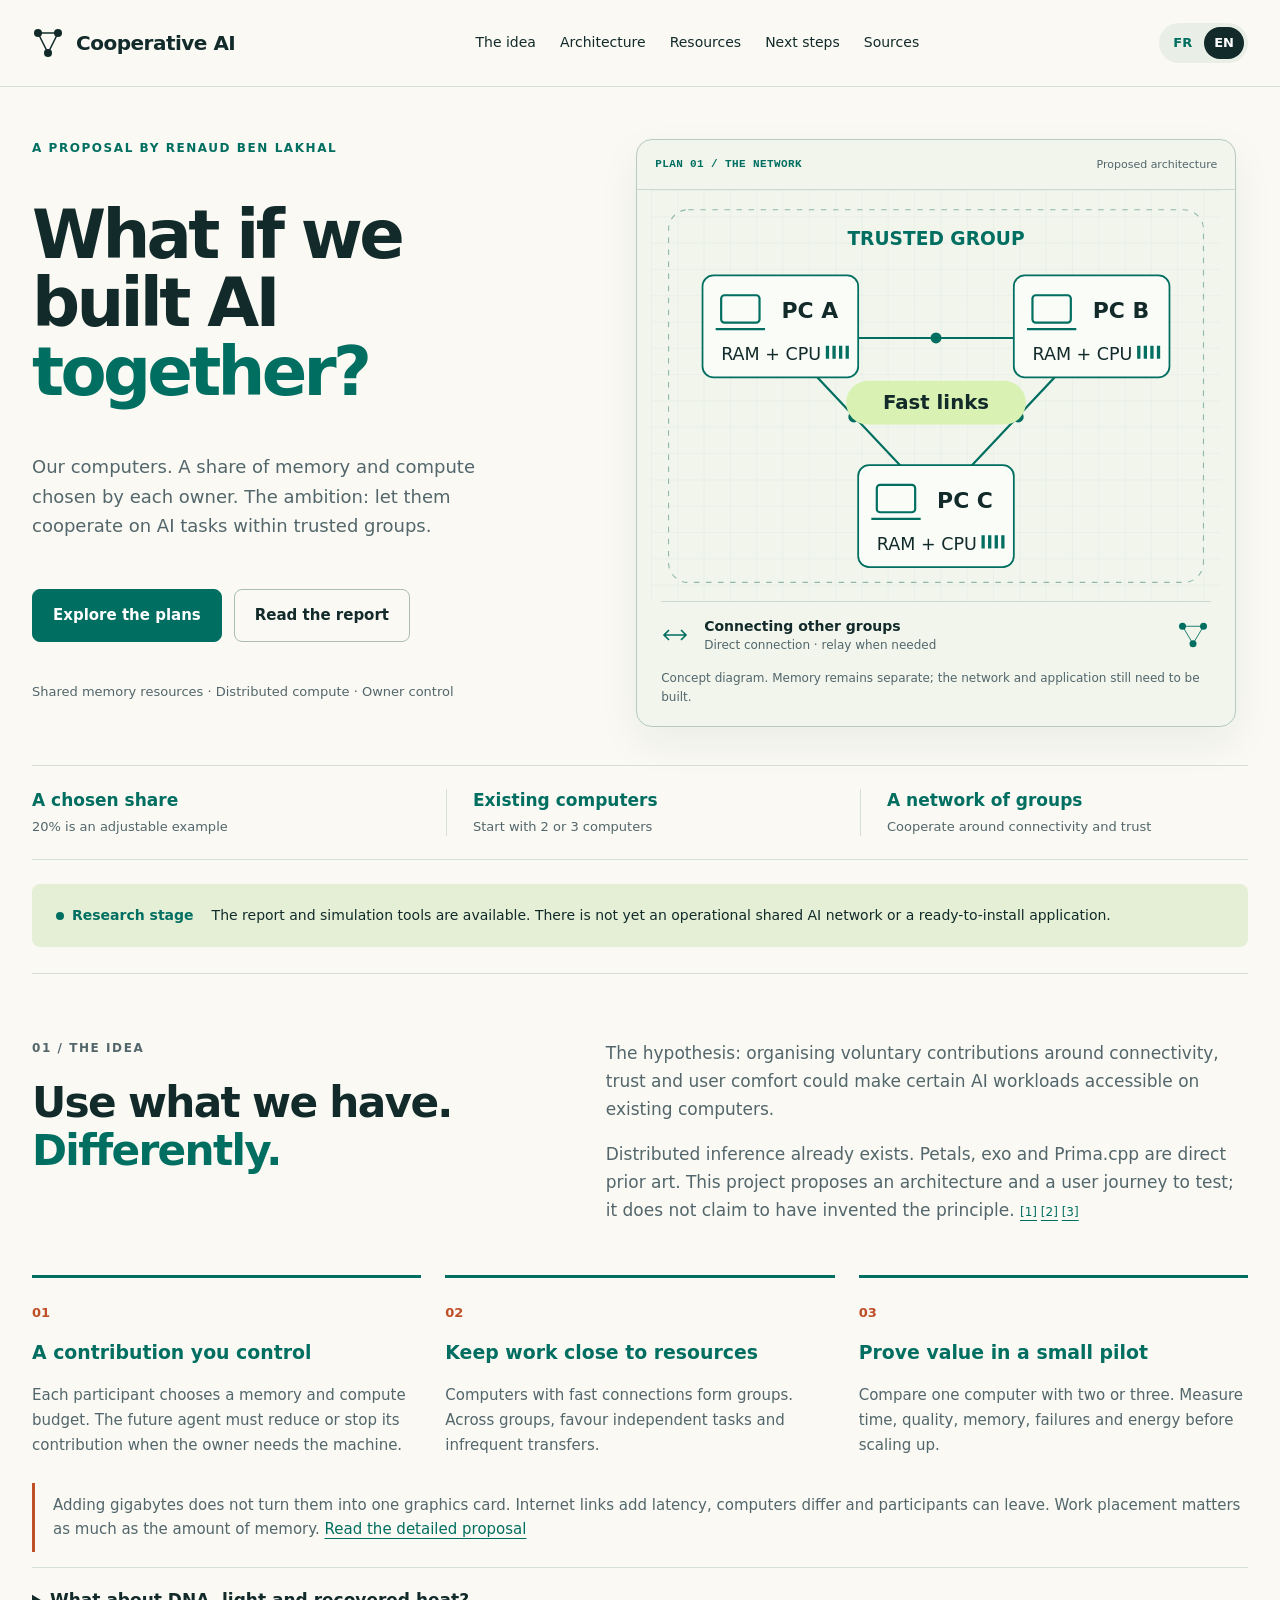
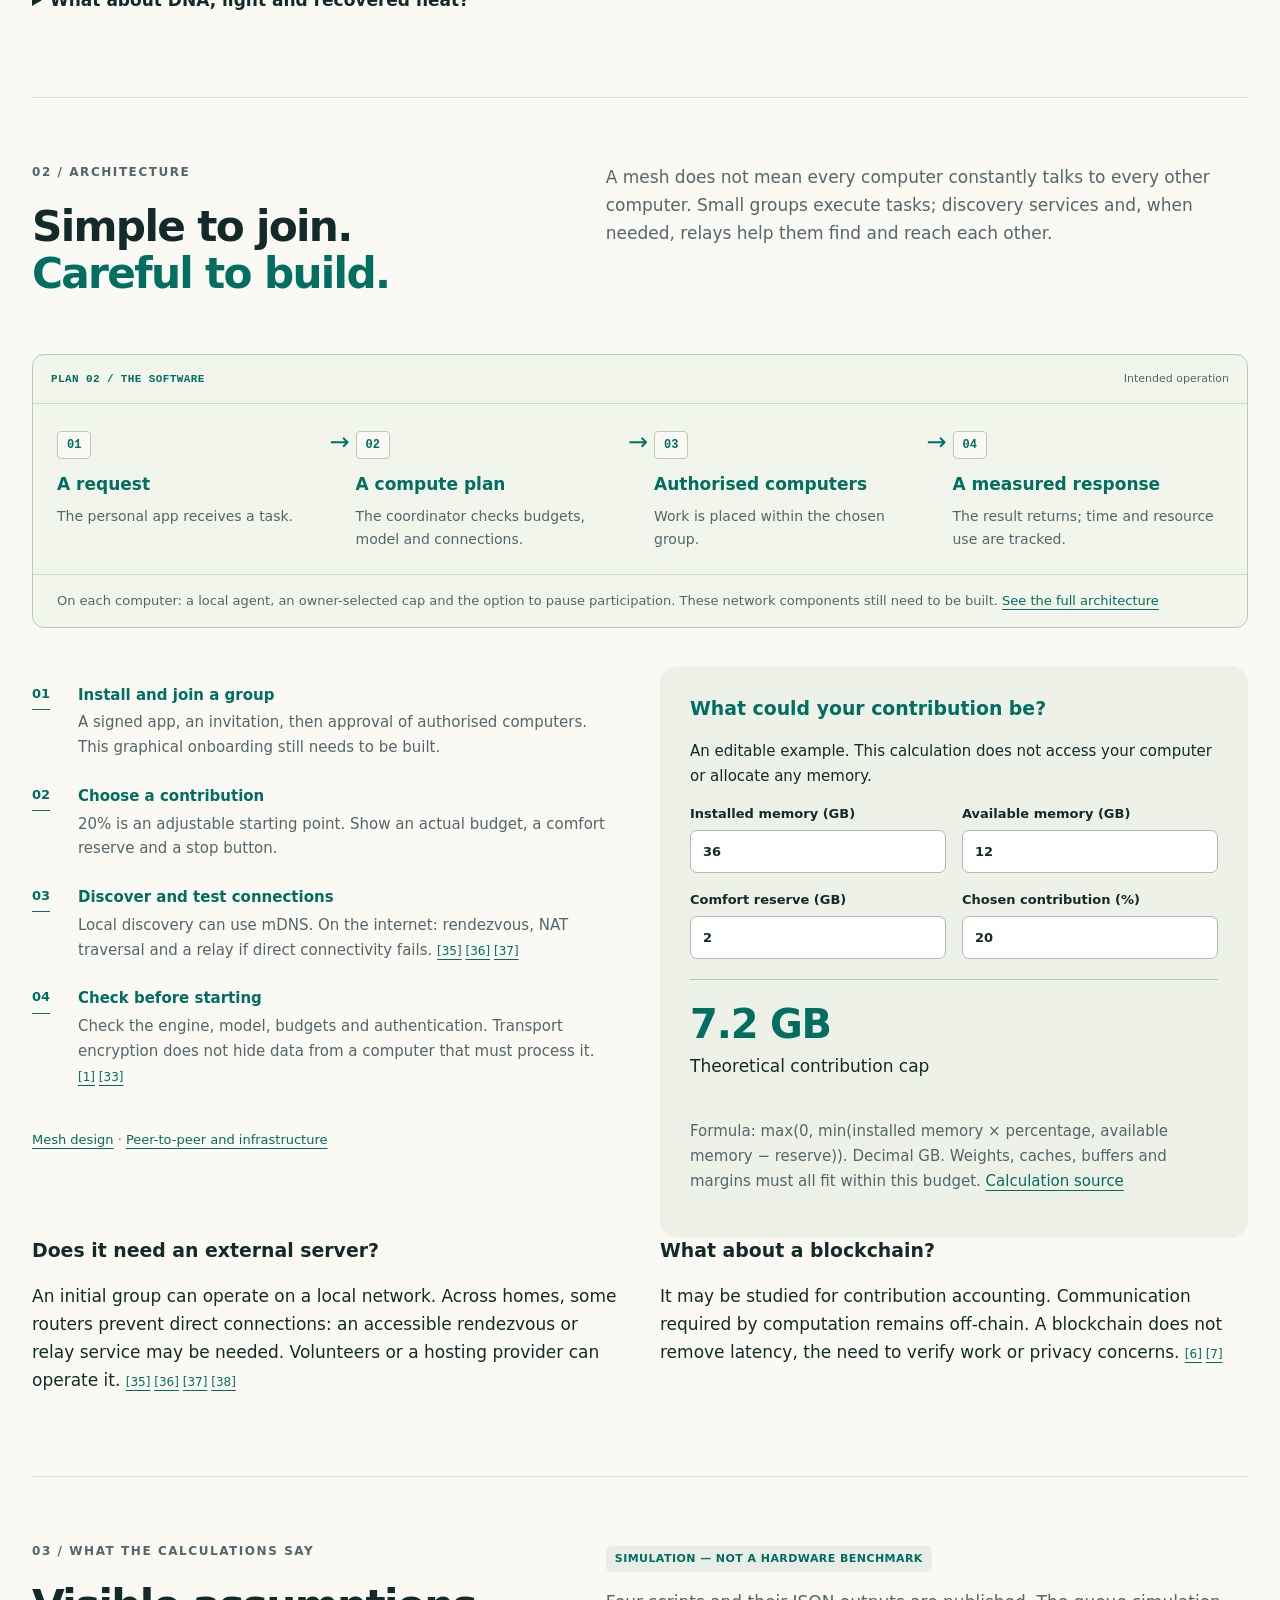
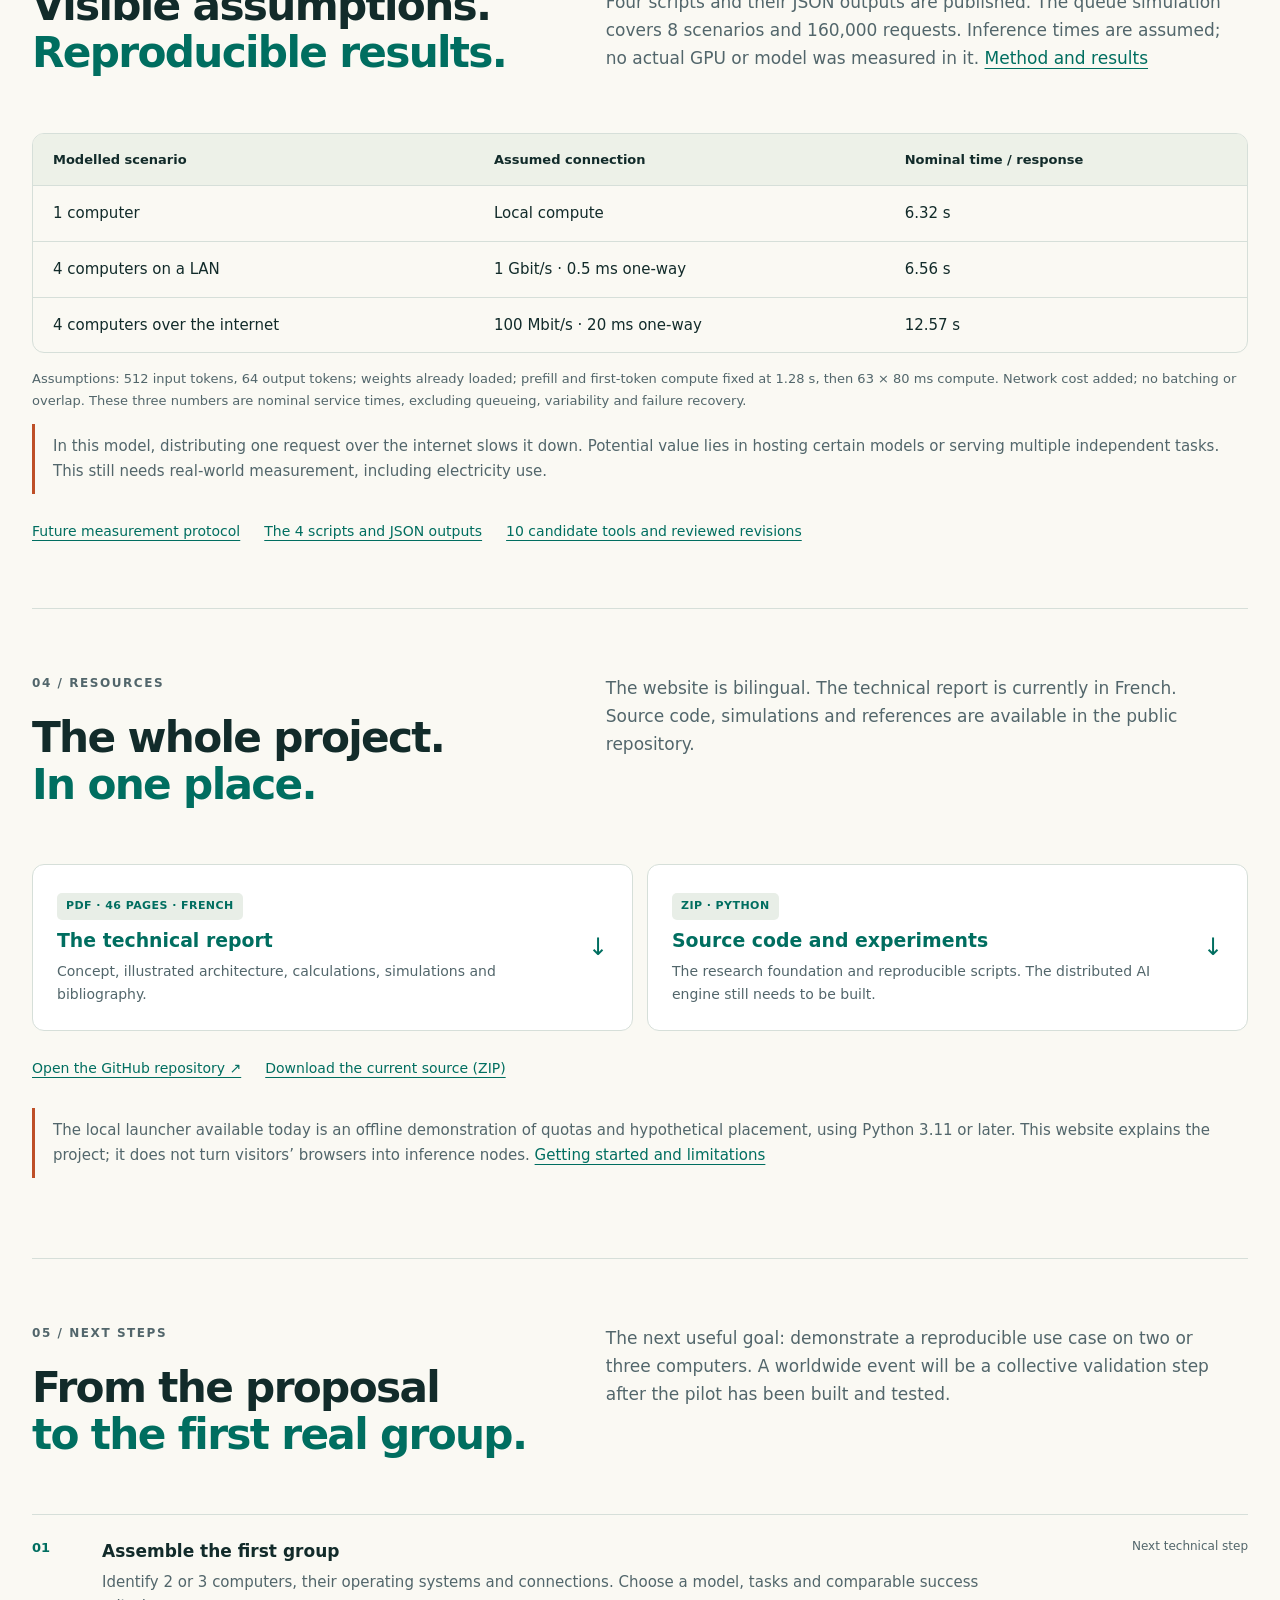
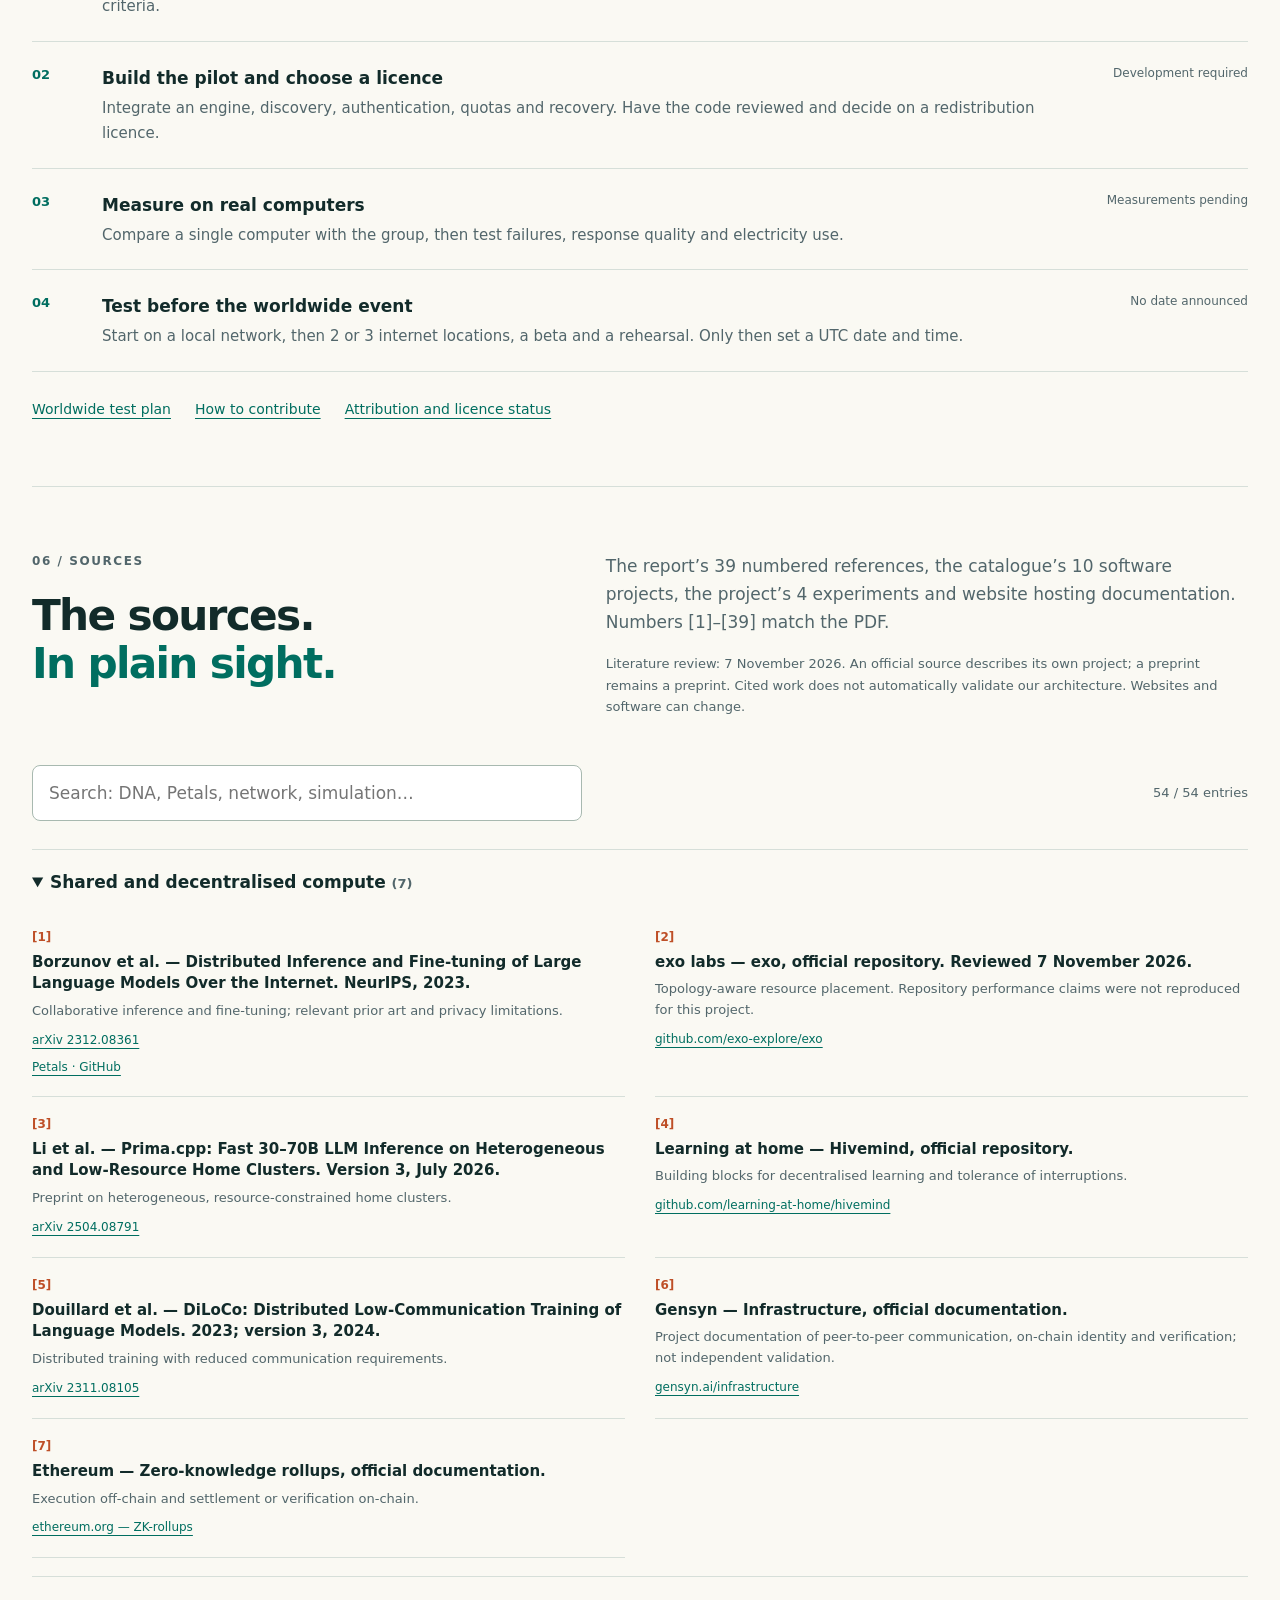
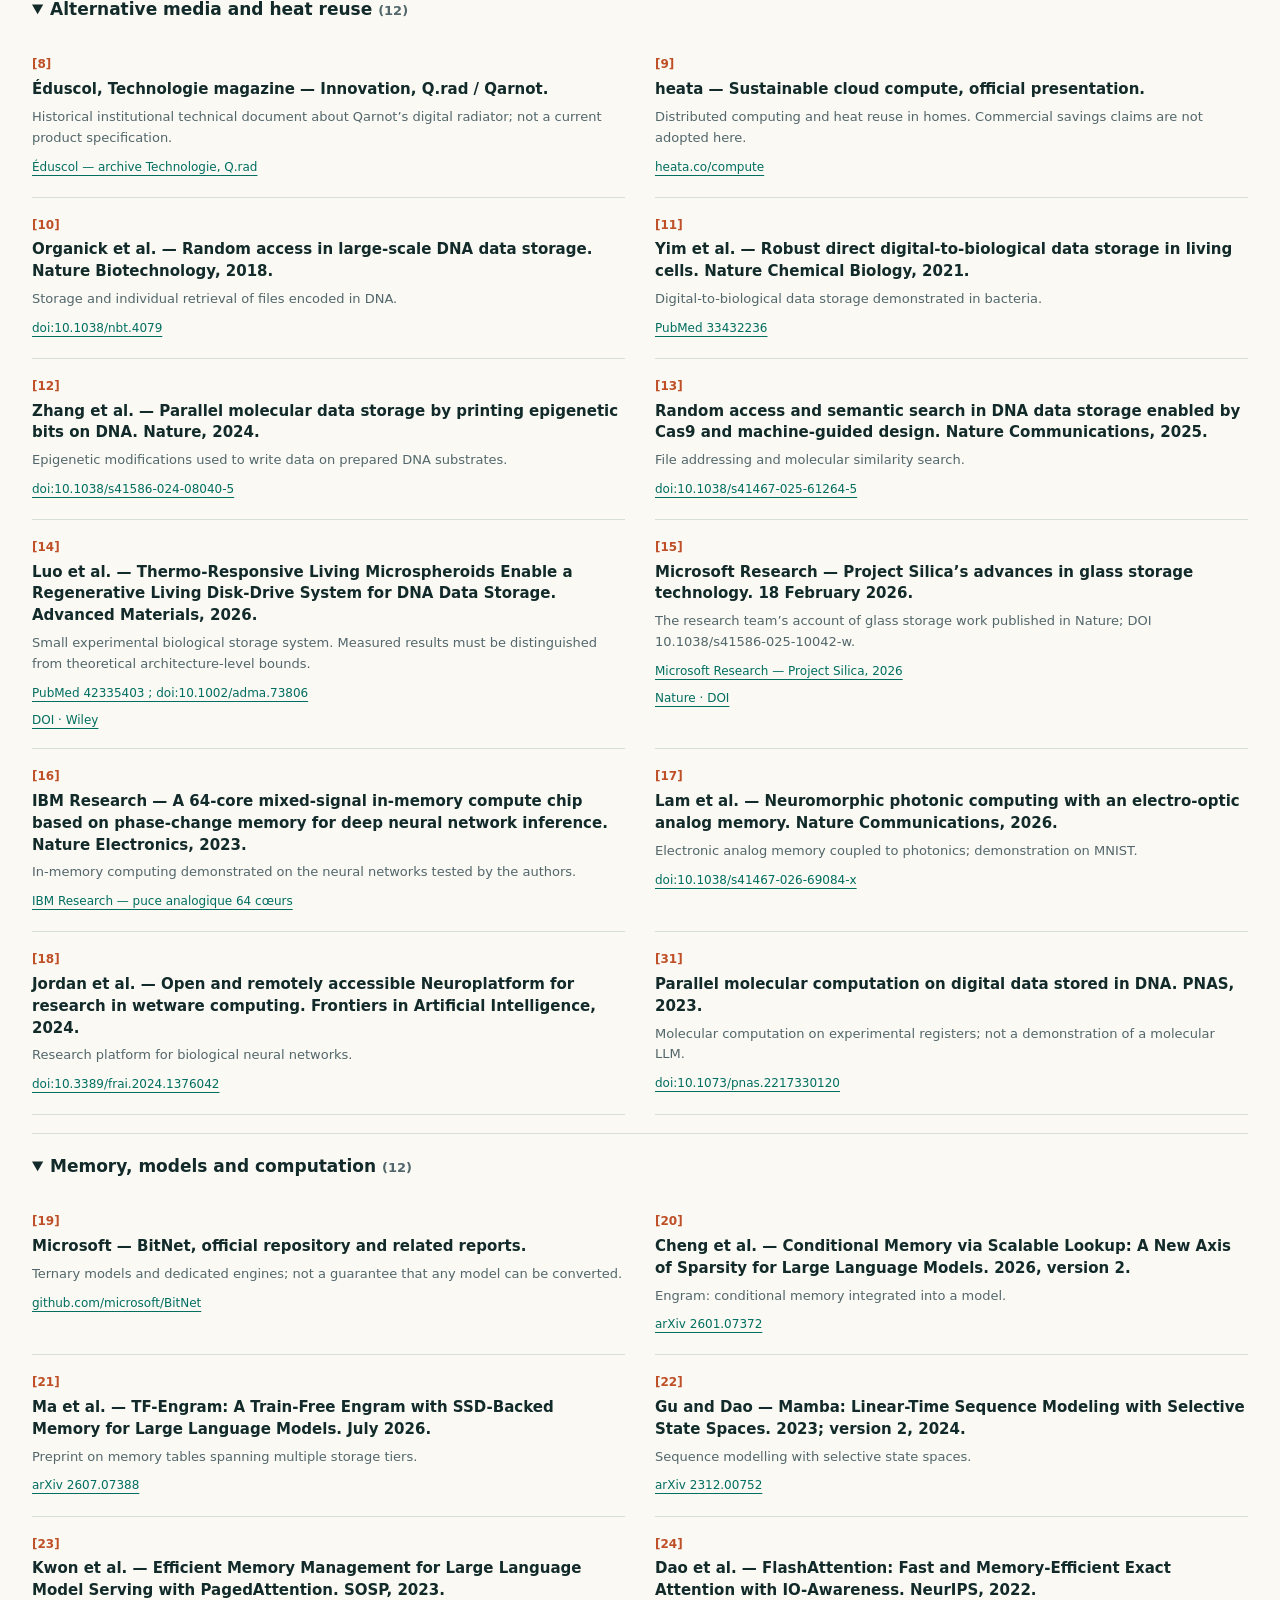
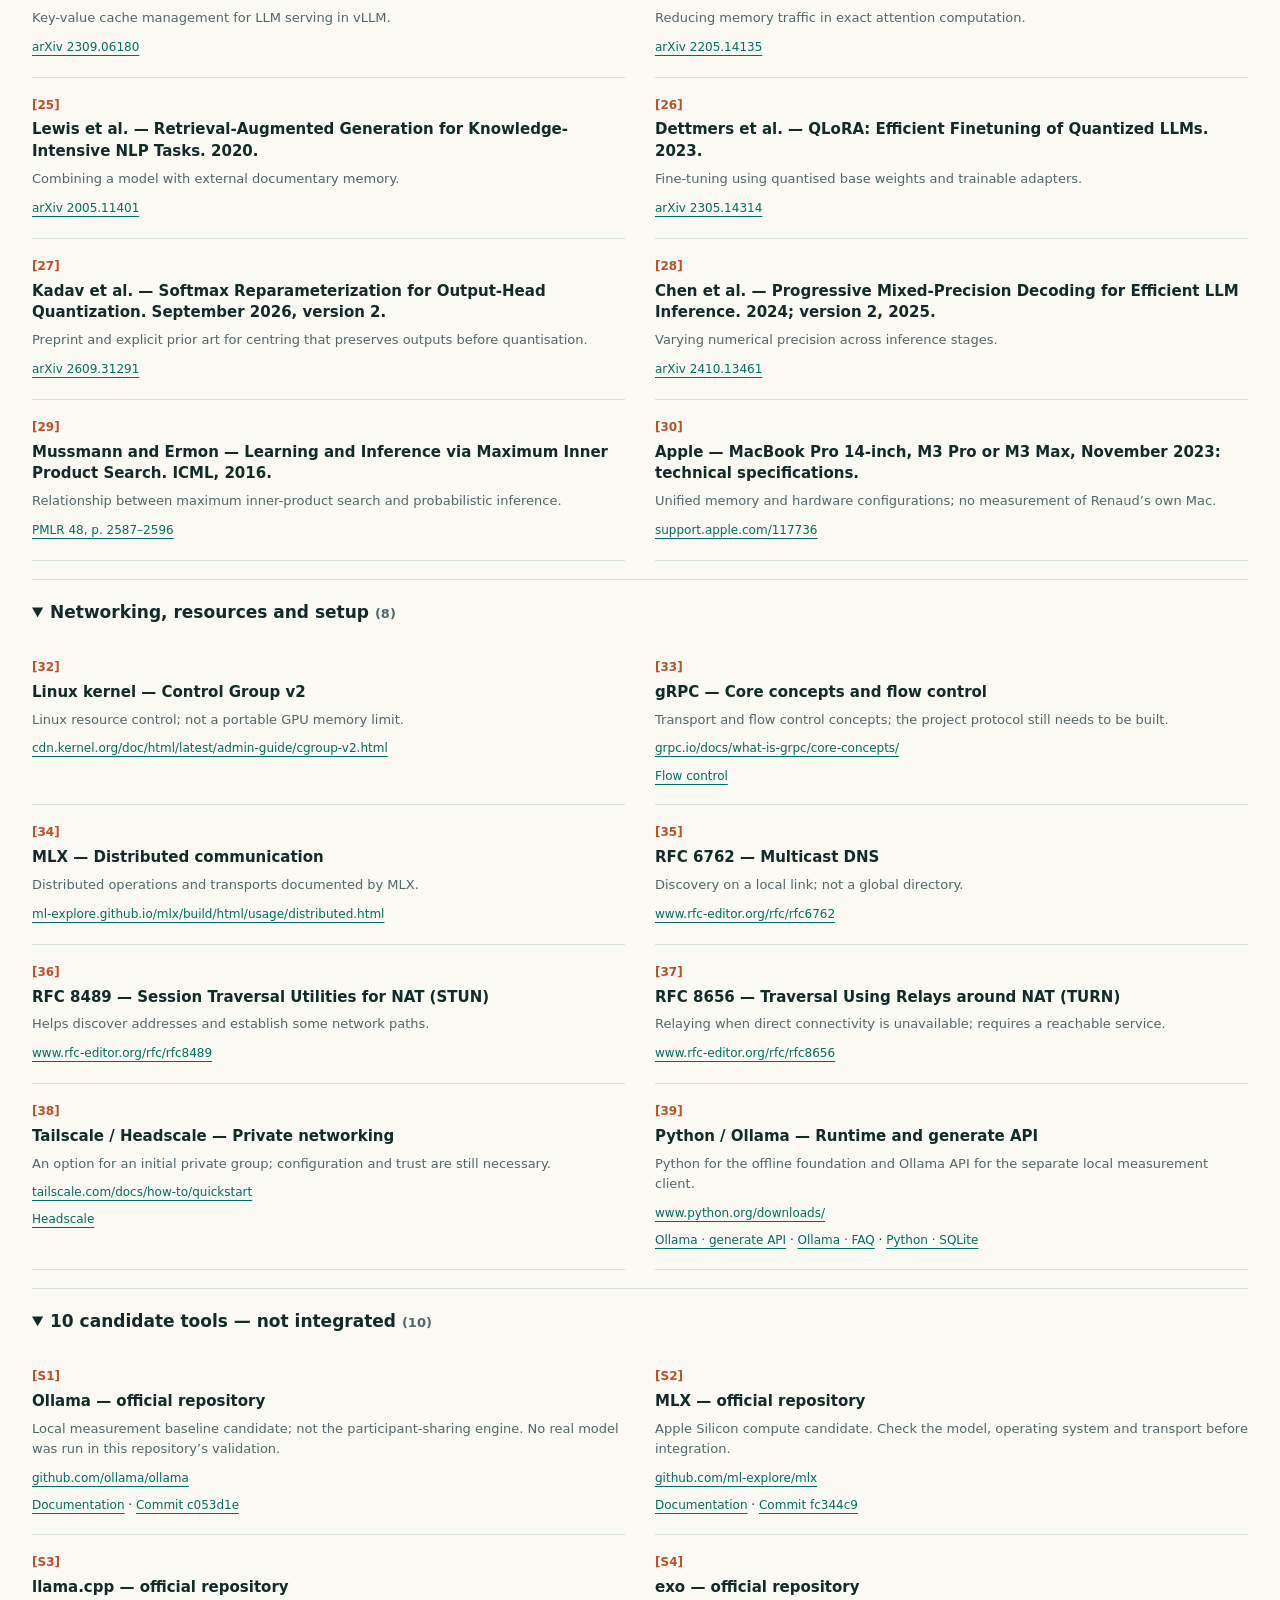
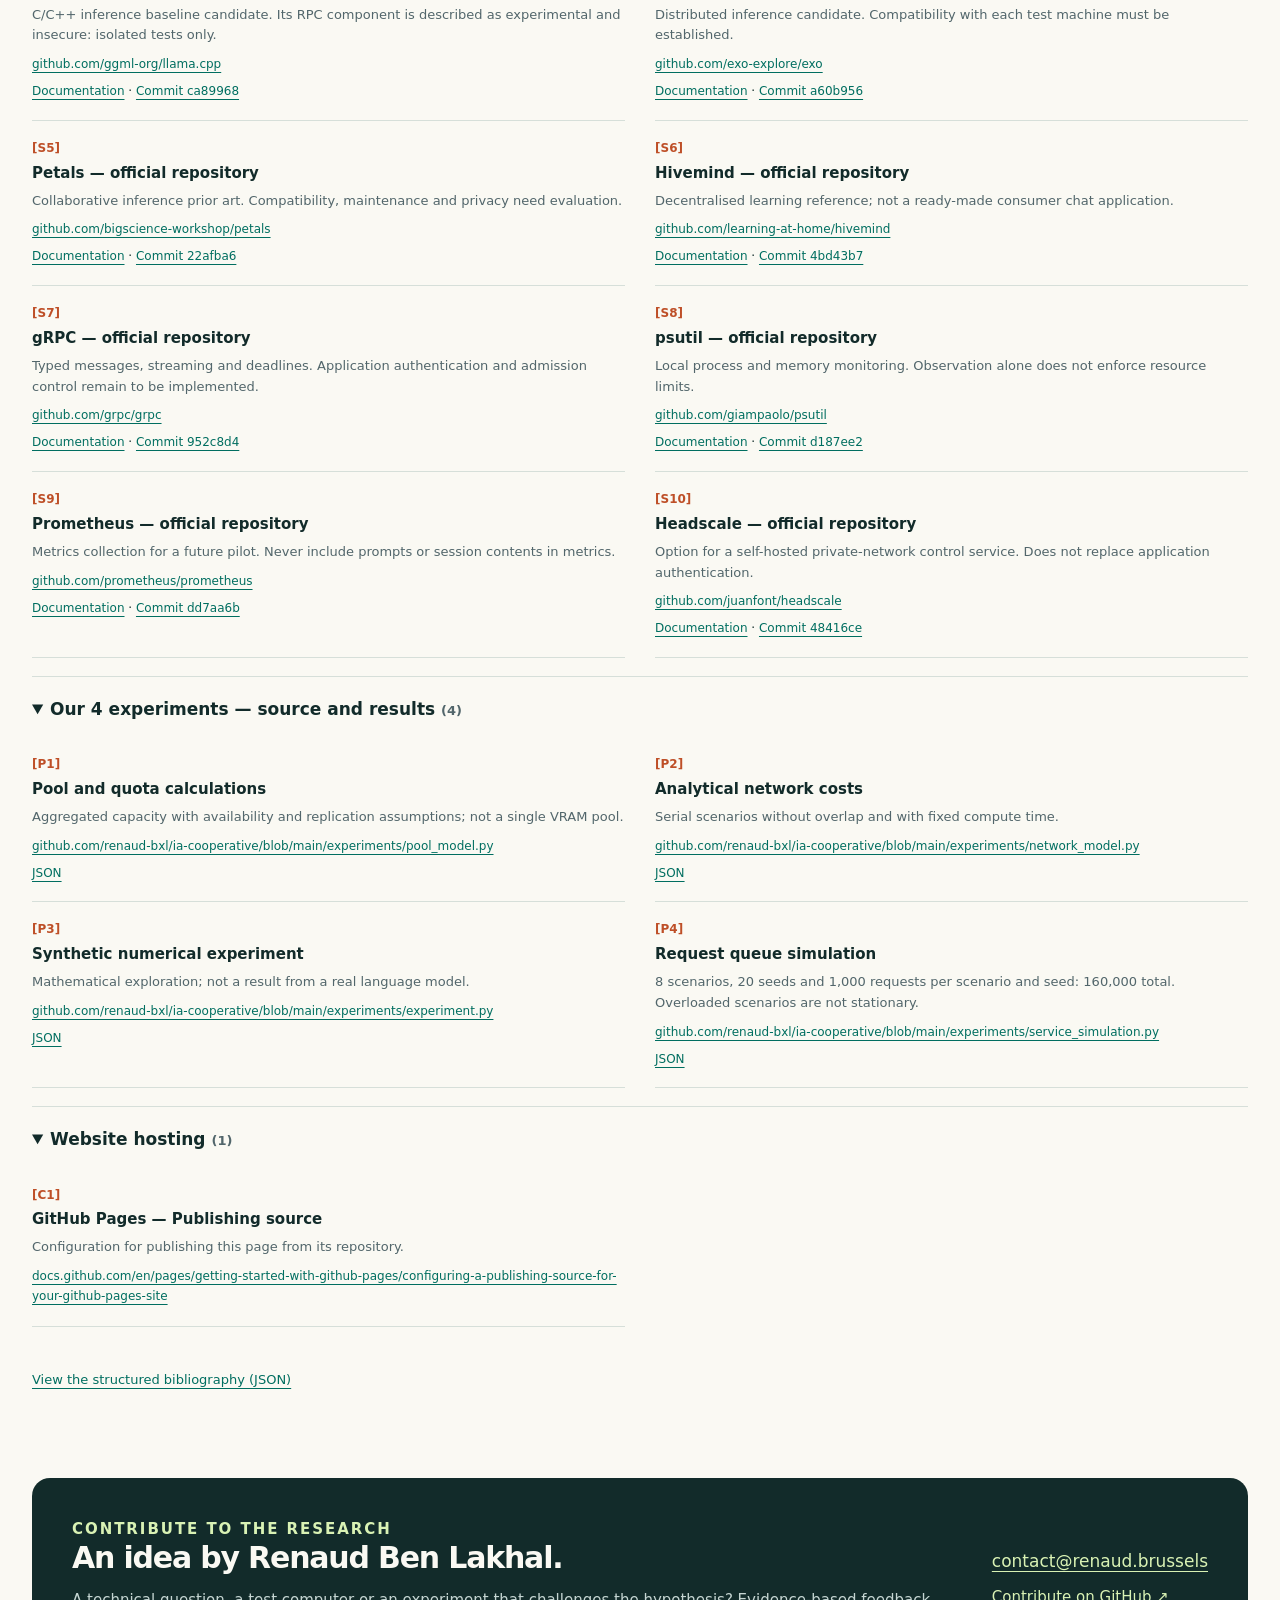
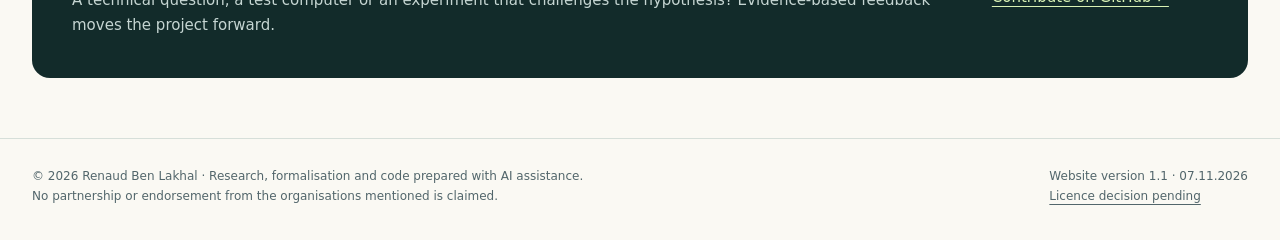
==== commit d71504c0: "Restore green and ink headings and foreground technical network plans" ====
--- a/docs/en.html
+++ b/docs/en.html
@@ -1,21 +1,28 @@
-<!doctype html><html lang="en"><head><meta charset="utf-8"><meta name="viewport" content="width=device-width,initial-scale=1"><title>Cooperative AI — Renaud Ben Lakhal</title><meta name="description" content="A proposal by Renaud Ben Lakhal for voluntary sharing of memory and compute. Architecture, reproducible simulations, resources and references."><meta name="author" content="Renaud Ben Lakhal"><meta name="theme-color" content="#142e37"><meta property="og:title" content="Cooperative AI — Renaud Ben Lakhal"><meta property="og:description" content="A proposal by Renaud Ben Lakhal for voluntary sharing of memory and compute. Architecture, reproducible simulations, resources and references."><meta property="og:type" content="website"><link rel="alternate" hreflang="fr" href="index.html"><link rel="alternate" hreflang="en" href="en.html"><link rel="icon" href="site/favicon.svg" type="image/svg+xml"><link rel="stylesheet" href="site/style.css"><script src="site/app.js" defer></script></head><body>
+<!doctype html><html lang="en"><head><meta charset="utf-8"><meta name="viewport" content="width=device-width,initial-scale=1"><title>Cooperative AI — Renaud Ben Lakhal</title><meta name="description" content="A proposal by Renaud Ben Lakhal for voluntary sharing of memory and compute. Architecture, reproducible simulations, resources and references."><meta name="author" content="Renaud Ben Lakhal"><meta name="theme-color" content="#142e37"><meta property="og:title" content="Cooperative AI — Renaud Ben Lakhal"><meta property="og:description" content="A proposal by Renaud Ben Lakhal for voluntary sharing of memory and compute. Architecture, reproducible simulations, resources and references."><meta property="og:type" content="website"><link rel="alternate" hreflang="fr" href="index.html"><link rel="alternate" hreflang="en" href="en.html"><link rel="icon" href="site/favicon.svg" type="image/svg+xml"><link rel="stylesheet" href="site/style.css?v=1.1"><script src="site/app.js" defer></script></head><body>
  <a class="skip" href="#main">Skip to content</a><header class="header"><div class="wrap"><a class="brand" href="en.html"><svg viewBox="0 0 32 32" aria-hidden="true"><path d="M6 6 26 6 16 26Z" fill="none" stroke="currentColor" stroke-width="1.5"/><g fill="currentColor"><circle cx="6" cy="6" r="4"/><circle cx="26" cy="6" r="4"/><circle cx="16" cy="26" r="4"/></g></svg>Cooperative AI</a><nav class="nav" aria-label="Main navigation"><a href="#idea">The idea</a><a href="#architecture">Architecture</a><a href="#resources">Resources</a><a href="#next">Next steps</a><a href="#sources">Sources</a></nav><div class="languages" aria-label="Language"><a href="index.html" lang="fr" hreflang="fr" aria-label="Lire en français">FR</a><span aria-current="page">EN</span></div></div></header>
- <main id="main" class="wrap"><div class="hero"><div><p class="eyebrow">A proposal by Renaud Ben Lakhal</p><h1>What if we<br>built AI<br><em>together?</em></h1><p class="lede">Share a chosen part of our computers’ memory and compute. Let them cooperate, with each owner in control.</p><div class="buttons"><a href="#idea" class="button">Explore the idea</a><a href="#resources" class="button secondary">Get the research pack</a></div><p class="small">Research · Architecture · Reproducible simulations</p></div><figure class="hero-visual"><svg viewBox="0 0 480 420" role="img" aria-labelledby="diagram-title diagram-desc"><title id="diagram-title">A small group of computers connected to other groups</title><desc id="diagram-desc">Three computers cooperate within a trusted group. Another group is reachable directly or through a relay when required. Diagram of the proposed architecture.</desc><rect x="5" y="10" width="470" height="385" rx="30" fill="#edf1e8"/><circle cx="230" cy="192" r="118" fill="none" stroke="#b8cbbb" stroke-dasharray="4 7"/><path d="M124 145 338 145 230 285Z" stroke="#006e60" stroke-width="2" fill="none"/><g fill="#006e60"><circle cx="230" cy="145" r="5"/><circle cx="284" cy="216" r="5"/><circle cx="178" cy="216" r="5"/></g><path d="M338 145 405 252 360 342" fill="none" stroke="#be4f27" stroke-width="1.6" stroke-dasharray="6 5"/>
- <g font-family="system-ui,sans-serif" text-anchor="middle" fill="#142e37"><text x="240" y="52" font-size="11" font-weight="700" letter-spacing="2">COOPERATE IN SMALL GROUPS</text>
- <g fill="white" stroke="#a3bab0"><rect x="63" y="100" width="122" height="83" rx="14"/><rect x="277" y="100" width="122" height="83" rx="14"/><rect x="169" y="246" width="122" height="83" rx="14"/></g>
- <g fill="none" stroke="#006e60" stroke-width="2"><rect x="108" y="115" width="32" height="22" rx="3"/><path d="M103 142h42"/><rect x="322" y="115" width="32" height="22" rx="3"/><path d="M317 142h42"/><rect x="214" y="261" width="32" height="22" rx="3"/><path d="M209 288h42"/></g>
- <text x="124" y="166" font-size="12">Computer A</text><text x="338" y="166" font-size="12">Computer B</text><text x="230" y="313" font-size="12">Computer C</text>
- <rect x="173" y="190" width="114" height="32" rx="16" fill="#d9f2b4"/><text x="230" y="211" font-size="12" font-weight="700">Trusted group</text>
- <circle cx="405" cy="252" r="21" fill="#fff4e9" stroke="#be4f27"/><text x="405" y="257" font-size="16" fill="#be4f27">↔</text><text x="405" y="291" font-size="10">Relay if needed</text><circle cx="350" cy="350" r="18" fill="#142e37"/><circle cx="374" cy="345" r="8" fill="#006e60"/><circle cx="366" cy="365" r="8" fill="#006e60"/><text x="230" y="377" font-size="11">Other groups →</text></g></svg><figcaption>Proposed architecture. The network and application still need to be built.</figcaption></figure></div>
+ <main id="main" class="wrap"><div class="hero"><p class="eyebrow hero-kicker">A proposal by Renaud Ben Lakhal</p><h1>What if we<br>built AI<br><em>together?</em></h1><p class="lede">Our computers. A share of memory and compute chosen by each owner. The ambition: let them cooperate on AI tasks within trusted groups.</p><div class="buttons"><a href="#architecture" class="button">Explore the plans</a><a href="#resources" class="button secondary">Read the report</a></div><p class="small hero-caption">Shared memory resources · Distributed compute · Owner control</p><figure class="hero-visual"><div class="plan-heading"><span>PLAN 01 / THE NETWORK</span><span class="plan-badge">Proposed architecture</span></div>
+ <svg viewBox="0 0 520 375" role="img" aria-labelledby="diagram-title diagram-desc"><title id="diagram-title">Three computers in a trusted group</title><desc id="diagram-desc">Each computer keeps its own memory and compute budget. Three authorised computers connect over fast links. Groups would communicate directly or through a relay.</desc>
+ <defs><pattern id="plan-grid" width="24" height="24" patternUnits="userSpaceOnUse"><path d="M24 0H0V24" fill="none" stroke="#dce6df" stroke-width=".6"/></pattern></defs>
+ <rect width="520" height="375" fill="url(#plan-grid)"/>
+ <rect x="16" y="18" width="488" height="340" rx="18" fill="none" stroke="#90b8a6" stroke-dasharray="5 6"/>
+ <g font-family="system-ui,sans-serif" fill="#122b2a">
+ <text x="260" y="50" text-anchor="middle" font-size="17" fill="#006e60" font-weight="700">TRUSTED GROUP</text>
+ <path d="M118 135H402L260 286Z" fill="none" stroke="#006e60" stroke-width="2"/>
+ <g fill="#006e60"><circle cx="260" cy="135" r="5"/><circle cx="185" cy="207" r="5"/><circle cx="335" cy="207" r="5"/></g>
+ <rect x="178" y="174" width="164" height="40" rx="20" fill="#d9f2b4"/><text x="260" y="200" text-anchor="middle" font-size="18" font-weight="650">Fast links</text>
+ <g transform="translate(47 78)"><rect width="142" height="93" rx="10" fill="#fafcf8" stroke="#006e60" stroke-width="1.6"/><rect x="17" y="18" width="35" height="25" rx="3" fill="none" stroke="#006e60" stroke-width="2"/><path d="M12 49h45" stroke="#006e60" stroke-width="2"/><text x="72" y="39" font-size="20" font-weight="700">PC A</text><text x="17" y="77" font-size="16">RAM + CPU</text><path d="M114 64v12m6-12v12m6-12v12m6-12v12" stroke="#006e60" stroke-width="3"/></g><g transform="translate(331 78)"><rect width="142" height="93" rx="10" fill="#fafcf8" stroke="#006e60" stroke-width="1.6"/><rect x="17" y="18" width="35" height="25" rx="3" fill="none" stroke="#006e60" stroke-width="2"/><path d="M12 49h45" stroke="#006e60" stroke-width="2"/><text x="72" y="39" font-size="20" font-weight="700">PC B</text><text x="17" y="77" font-size="16">RAM + CPU</text><path d="M114 64v12m6-12v12m6-12v12m6-12v12" stroke="#006e60" stroke-width="3"/></g><g transform="translate(189 251)"><rect width="142" height="93" rx="10" fill="#fafcf8" stroke="#006e60" stroke-width="1.6"/><rect x="17" y="18" width="35" height="25" rx="3" fill="none" stroke="#006e60" stroke-width="2"/><path d="M12 49h45" stroke="#006e60" stroke-width="2"/><text x="72" y="39" font-size="20" font-weight="700">PC C</text><text x="17" y="77" font-size="16">RAM + CPU</text><path d="M114 64v12m6-12v12m6-12v12m6-12v12" stroke="#006e60" stroke-width="3"/></g>
+ </g></svg>
+ <div class="plan-bridge"><svg viewBox="0 0 28 28" aria-hidden="true"><path d="M3 14h22m-5-5 5 5-5 5M8 9l-5 5 5 5" fill="none" stroke="currentColor" stroke-width="1.6"/></svg><div><strong>Connecting other groups</strong><span>Direct connection · relay when needed</span></div><svg viewBox="0 0 36 32" aria-hidden="true"><path d="m6 6 24 0-12 20Z" fill="none" stroke="currentColor"/><g fill="currentColor"><circle cx="6" cy="6" r="4"/><circle cx="30" cy="6" r="4"/><circle cx="18" cy="26" r="4"/></g></svg></div><figcaption>Concept diagram. Memory remains separate; the network and application still need to be built.</figcaption></figure></div>
+ <div class="principles" aria-label="Project principles"><div><strong>A chosen share</strong><span>20% is an adjustable example</span></div><div><strong>Existing computers</strong><span>Start with 2 or 3 computers</span></div><div><strong>A network of groups</strong><span>Cooperate around connectivity and trust</span></div></div>
  <aside class="status"><strong><span class="dot"></span>Research stage</strong><p>The report and simulation tools are available. There is not yet an operational shared AI network or a ready-to-install application.</p></aside>
- <section id="idea"><div class="section-head"><div><p class="eyebrow">01 / The idea</p><h2>Use what we have.<br>Differently.</h2></div><div><p>The hypothesis: organising voluntary contributions around connectivity, trust and user comfort could make certain AI workloads accessible on existing computers.</p><p>Distributed inference already exists. Petals, exo and Prima.cpp are direct prior art. This project proposes an architecture and a user journey to test; it does not claim to have invented the principle. <span class="refs"><a href="#ref-1">[1]</a> <a href="#ref-2">[2]</a> <a href="#ref-3">[3]</a></span></p></div></div><div class="grid3"><article class="feature"><div class="number">01</div><h3>A contribution you control</h3><p>Each participant chooses a memory and compute budget. The future agent must reduce or stop its contribution when the owner needs the machine.</p></article><article class="feature"><div class="number">02</div><h3>Keep work close to resources</h3><p>Computers with fast connections form groups. Across groups, favour independent tasks and infrequent transfers.</p></article><article class="feature"><div class="number">03</div><h3>Prove value in a small pilot</h3><p>Compare one computer with two or three. Measure time, quality, memory, failures and energy before scaling up.</p></article></div><p class="note">Adding gigabytes does not turn them into one graphics card. Internet links add latency, computers differ and participants can leave. Work placement matters as much as the amount of memory. <a href="https://github.com/renaud-bxl/ia-cooperative/blob/main/docs/PROPOSITION.md">Read the detailed proposal</a></p>
+ <section id="idea"><div class="section-head"><div><p class="eyebrow">01 / The idea</p><h2>Use what we have.<br><em>Differently.</em></h2></div><div><p>The hypothesis: organising voluntary contributions around connectivity, trust and user comfort could make certain AI workloads accessible on existing computers.</p><p>Distributed inference already exists. Petals, exo and Prima.cpp are direct prior art. This project proposes an architecture and a user journey to test; it does not claim to have invented the principle. <span class="refs"><a href="#ref-1">[1]</a> <a href="#ref-2">[2]</a> <a href="#ref-3">[3]</a></span></p></div></div><div class="grid3"><article class="feature"><div class="number">01</div><h3>A contribution you control</h3><p>Each participant chooses a memory and compute budget. The future agent must reduce or stop its contribution when the owner needs the machine.</p></article><article class="feature"><div class="number">02</div><h3>Keep work close to resources</h3><p>Computers with fast connections form groups. Across groups, favour independent tasks and infrequent transfers.</p></article><article class="feature"><div class="number">03</div><h3>Prove value in a small pilot</h3><p>Compare one computer with two or three. Measure time, quality, memory, failures and energy before scaling up.</p></article></div><p class="note">Adding gigabytes does not turn them into one graphics card. Internet links add latency, computers differ and participants can leave. Work placement matters as much as the amount of memory. <a href="https://github.com/renaud-bxl/ia-cooperative/blob/main/docs/PROPOSITION.md">Read the detailed proposal</a></p>
  <details><summary>What about DNA, light and recovered heat?</summary><p>DNA storage, including storage in living cells, has been demonstrated in published experiments. This does not establish working memory directly usable by a PC-based LLM. Glass addresses a different archival need. Analog in-memory computing and photonics are distinct hardware directions. <span class="refs"><a href="#ref-10">[10]</a> <a href="#ref-11">[11]</a> <a href="#ref-12">[12]</a> <a href="#ref-13">[13]</a> <a href="#ref-14">[14]</a> <a href="#ref-15">[15]</a> <a href="#ref-16">[16]</a> <a href="#ref-17">[17]</a> <a href="#ref-18">[18]</a> <a href="#ref-31">[31]</a></span></p><p>Qarnot and heata illustrate heat reuse. This inspires useful placement of computation, without demonstrating energy savings for our system. The approach proposed here starts with a pilot using existing computers. <span class="refs"><a href="#ref-8">[8]</a> <a href="#ref-9">[9]</a></span></p></details></section>
- <section id="architecture"><div class="section-head"><div><p class="eyebrow">02 / Architecture</p><h2>Simple to join.<br>Careful to build.</h2></div><p>A mesh does not mean every computer constantly talks to every other computer. Small groups execute tasks; discovery services and, when needed, relays help them find and reach each other.</p></div><div class="split"><div><ol class="steps"><li><strong>Install and join a group</strong><p>A signed app, an invitation, then approval of authorised computers. This graphical onboarding still needs to be built.</p></li><li><strong>Choose a contribution</strong><p>20% is an adjustable starting point. Show an actual budget, a comfort reserve and a stop button.</p></li><li><strong>Discover and test connections</strong><p>Local discovery can use mDNS. On the internet: rendezvous, NAT traversal and a relay if direct connectivity fails. <span class="refs"><a href="#ref-35">[35]</a> <a href="#ref-36">[36]</a> <a href="#ref-37">[37]</a></span></p></li><li><strong>Check before starting</strong><p>Check the engine, model, budgets and authentication. Transport encryption does not hide data from a computer that must process it. <span class="refs"><a href="#ref-1">[1]</a> <a href="#ref-33">[33]</a></span></p></li></ol><p class="small"><a href="https://github.com/renaud-bxl/ia-cooperative/blob/main/docs/MESH.md">Mesh design</a> · <a href="https://github.com/renaud-bxl/ia-cooperative/blob/main/docs/INFRASTRUCTURE.md">Peer-to-peer and infrastructure</a></p></div><div class="tint calculator"><h3>What could your contribution be?</h3><p>An editable example. This calculation does not access your computer or allocate any memory.</p><form id="quota-form" novalidate><div class="calc-fields"><label for="installed">Installed memory (GB)<input id="installed" type="number" min="0" max="1000000" step="any" value="36" required inputmode="decimal"></label><label for="available">Available memory (GB)<input id="available" type="number" min="0" max="1000000" step="any" value="12" required inputmode="decimal"></label><label for="reserve">Comfort reserve (GB)<input id="reserve" type="number" min="0" max="1000000" step="any" value="2" required inputmode="decimal"></label><label for="percent">Chosen contribution (%)<input id="percent" type="number" min="0" max="100" step="any" value="20" required inputmode="decimal"></label></div><div class="result" aria-live="polite"><strong id="quota-value">7.2 GB</strong>Theoretical contribution cap</div><p class="error" id="quota-error" role="status"></p></form><p class="small">Formula: max(0, min(installed memory × percentage, available memory − reserve)). Decimal GB. Weights, caches, buffers and margins must all fit within this budget. <a href="https://github.com/renaud-bxl/ia-cooperative/blob/main/coopai/policy.py">Calculation source</a></p></div></div>
+ <section id="architecture"><div class="section-head"><div><p class="eyebrow">02 / Architecture</p><h2>Simple to join.<br><em>Careful to build.</em></h2></div><p>A mesh does not mean every computer constantly talks to every other computer. Small groups execute tasks; discovery services and, when needed, relays help them find and reach each other.</p></div><div class="flow-plan"><div class="plan-heading"><span>PLAN 02 / THE SOFTWARE</span><span class="plan-badge">Intended operation</span></div><ol class="flow-steps"><li><span class="flow-number">01</span><h3>A request</h3><p>The personal app receives a task.</p></li><li><span class="flow-number">02</span><h3>A compute plan</h3><p>The coordinator checks budgets, model and connections.</p></li><li><span class="flow-number">03</span><h3>Authorised computers</h3><p>Work is placed within the chosen group.</p></li><li><span class="flow-number">04</span><h3>A measured response</h3><p>The result returns; time and resource use are tracked.</p></li></ol><p class="flow-note">On each computer: a local agent, an owner-selected cap and the option to pause participation. These network components still need to be built. <a href="https://github.com/renaud-bxl/ia-cooperative/blob/main/docs/ARCHITECTURE.md">See the full architecture</a></p></div><div class="split"><div><ol class="steps"><li><strong>Install and join a group</strong><p>A signed app, an invitation, then approval of authorised computers. This graphical onboarding still needs to be built.</p></li><li><strong>Choose a contribution</strong><p>20% is an adjustable starting point. Show an actual budget, a comfort reserve and a stop button.</p></li><li><strong>Discover and test connections</strong><p>Local discovery can use mDNS. On the internet: rendezvous, NAT traversal and a relay if direct connectivity fails. <span class="refs"><a href="#ref-35">[35]</a> <a href="#ref-36">[36]</a> <a href="#ref-37">[37]</a></span></p></li><li><strong>Check before starting</strong><p>Check the engine, model, budgets and authentication. Transport encryption does not hide data from a computer that must process it. <span class="refs"><a href="#ref-1">[1]</a> <a href="#ref-33">[33]</a></span></p></li></ol><p class="small"><a href="https://github.com/renaud-bxl/ia-cooperative/blob/main/docs/MESH.md">Mesh design</a> · <a href="https://github.com/renaud-bxl/ia-cooperative/blob/main/docs/INFRASTRUCTURE.md">Peer-to-peer and infrastructure</a></p></div><div class="tint calculator"><h3>What could your contribution be?</h3><p>An editable example. This calculation does not access your computer or allocate any memory.</p><form id="quota-form" novalidate><div class="calc-fields"><label for="installed">Installed memory (GB)<input id="installed" type="number" min="0" max="1000000" step="any" value="36" required inputmode="decimal"></label><label for="available">Available memory (GB)<input id="available" type="number" min="0" max="1000000" step="any" value="12" required inputmode="decimal"></label><label for="reserve">Comfort reserve (GB)<input id="reserve" type="number" min="0" max="1000000" step="any" value="2" required inputmode="decimal"></label><label for="percent">Chosen contribution (%)<input id="percent" type="number" min="0" max="100" step="any" value="20" required inputmode="decimal"></label></div><div class="result" aria-live="polite"><strong id="quota-value">7.2 GB</strong>Theoretical contribution cap</div><p class="error" id="quota-error" role="status"></p></form><p class="small">Formula: max(0, min(installed memory × percentage, available memory − reserve)). Decimal GB. Weights, caches, buffers and margins must all fit within this budget. <a href="https://github.com/renaud-bxl/ia-cooperative/blob/main/coopai/policy.py">Calculation source</a></p></div></div>
  <div class="split"><div><h3>Does it need an external server?</h3><p>An initial group can operate on a local network. Across homes, some routers prevent direct connections: an accessible rendezvous or relay service may be needed. Volunteers or a hosting provider can operate it. <span class="refs"><a href="#ref-35">[35]</a> <a href="#ref-36">[36]</a> <a href="#ref-37">[37]</a> <a href="#ref-38">[38]</a></span></p></div><div><h3>What about a blockchain?</h3><p>It may be studied for contribution accounting. Communication required by computation remains off-chain. A blockchain does not remove latency, the need to verify work or privacy concerns. <span class="refs"><a href="#ref-6">[6]</a> <a href="#ref-7">[7]</a></span></p></div></div></section>
- <section id="evidence"><div class="section-head"><div><p class="eyebrow">03 / What the calculations say</p><h2>Visible assumptions.<br>Reproducible results.</h2></div><div><span class="tag">Simulation — not a hardware benchmark</span><p style="margin-top:16px">Four scripts and their JSON outputs are published. The queue simulation covers 8 scenarios and 160,000 requests. Inference times are assumed; no actual GPU or model was measured in it. <a href="#ref-P4">Method and results</a></p></div></div>
+ <section id="evidence"><div class="section-head"><div><p class="eyebrow">03 / What the calculations say</p><h2>Visible assumptions.<br><em>Reproducible results.</em></h2></div><div><span class="tag">Simulation — not a hardware benchmark</span><p style="margin-top:16px">Four scripts and their JSON outputs are published. The queue simulation covers 8 scenarios and 160,000 requests. Inference times are assumed; no actual GPU or model was measured in it. <a href="#ref-P4">Method and results</a></p></div></div>
  <div class="table-wrap"><table><caption class="sr-only">Calculated nominal service times, excluding queueing</caption><thead><tr><th>Modelled scenario</th><th>Assumed connection</th><th>Nominal time / response</th></tr></thead><tbody><tr><td>1 computer</td><td>Local compute</td><td>6.32 s</td></tr><tr><td>4 computers on a LAN</td><td>1 Gbit/s · 0.5 ms one-way</td><td>6.56 s</td></tr><tr><td>4 computers over the internet</td><td>100 Mbit/s · 20 ms one-way</td><td>12.57 s</td></tr></tbody></table></div><p class="small" style="margin-top:15px">Assumptions: 512 input tokens, 64 output tokens; weights already loaded; prefill and first-token compute fixed at 1.28 s, then 63 × 80 ms compute. Network cost added; no batching or overlap. These three numbers are nominal service times, excluding queueing, variability and failure recovery.</p><p class="note">In this model, distributing one request over the internet slows it down. Potential value lies in hosting certain models or serving multiple independent tasks. This still needs real-world measurement, including electricity use.</p><div class="links-row"><a href="https://github.com/renaud-bxl/ia-cooperative/blob/main/docs/BENCHMARKS.md">Future measurement protocol</a><a href="https://github.com/renaud-bxl/ia-cooperative/tree/main/experiments">The 4 scripts and JSON outputs</a><a href="https://github.com/renaud-bxl/ia-cooperative/blob/main/catalog/software.json">10 candidate tools and reviewed revisions</a></div></section>
- <section id="resources"><div class="section-head"><div><p class="eyebrow">04 / Resources</p><h2>The whole project.<br>In one place.</h2></div><p>The website is bilingual. The technical report is currently in French. Source code, simulations and references are available in the public repository.</p></div><div class="download-grid"><a class="download" href="downloads/IA_cooperative_v1.4.pdf" download><div><span class="tag">PDF · 46 pages · French</span><h3>The technical report</h3><p>Concept, illustrated architecture, calculations, simulations and bibliography.</p></div><span class="arrow" aria-hidden="true">↓</span></a><a class="download" href="https://github.com/renaud-bxl/ia-cooperative/archive/refs/heads/main.zip" download><div><span class="tag">ZIP · PYTHON</span><h3>Source code and experiments</h3><p>The research foundation and reproducible scripts. The distributed AI engine still needs to be built.</p></div><span class="arrow" aria-hidden="true">↓</span></a></div><div class="links-row"><a href="https://github.com/renaud-bxl/ia-cooperative">Open the GitHub repository ↗</a><a href="https://github.com/renaud-bxl/ia-cooperative/archive/refs/heads/main.zip">Download the current source (ZIP)</a></div><p class="note" style="margin-top:28px">The local launcher available today is an offline demonstration of quotas and hypothetical placement, using Python 3.11 or later. This website explains the project; it does not turn visitors’ browsers into inference nodes. <a href="https://github.com/renaud-bxl/ia-cooperative/blob/main/docs/GETTING_STARTED.md">Getting started and limitations</a></p></section>
- <section id="next"><div class="section-head"><div><p class="eyebrow">05 / Next steps</p><h2>From the proposal<br>to the first real group.</h2></div><p>The next useful goal: demonstrate a reproducible use case on two or three computers. A worldwide event will be a collective validation step after the pilot has been built and tested.</p></div><ol class="roadmap"><li><span class="num">01</span><div><strong>Assemble the first group</strong><p>Identify 2 or 3 computers, their operating systems and connections. Choose a model, tasks and comparable success criteria.</p></div><span class="state">Next technical step</span></li><li><span class="num">02</span><div><strong>Build the pilot and choose a licence</strong><p>Integrate an engine, discovery, authentication, quotas and recovery. Have the code reviewed and decide on a redistribution licence.</p></div><span class="state">Development required</span></li><li><span class="num">03</span><div><strong>Measure on real computers</strong><p>Compare a single computer with the group, then test failures, response quality and electricity use.</p></div><span class="state">Measurements pending</span></li><li><span class="num">04</span><div><strong>Test before the worldwide event</strong><p>Start on a local network, then 2 or 3 internet locations, a beta and a rehearsal. Only then set a UTC date and time.</p></div><span class="state">No date announced</span></li></ol><div class="links-row"><a href="https://github.com/renaud-bxl/ia-cooperative/blob/main/docs/GLOBAL_TEST.md">Worldwide test plan</a><a href="https://github.com/renaud-bxl/ia-cooperative/blob/main/CONTRIBUTING.md">How to contribute</a><a href="https://github.com/renaud-bxl/ia-cooperative/blob/main/ATTRIBUTION.md">Attribution and licence status</a></div></section>
- <section id="sources"><div class="section-head"><div><p class="eyebrow">06 / Sources</p><h2>The sources.<br>In plain sight.</h2></div><div><p>The report’s 39 numbered references, the catalogue’s 10 software projects, the project’s 4 experiments and website hosting documentation. Numbers [1]–[39] match the PDF.</p><p class="small">Literature review: 7 November 2026. An official source describes its own project; a preprint remains a preprint. Cited work does not automatically validate our architecture. Websites and software can change.</p></div></div><div class="source-tools"><label><span class="sr-only">Search sources</span><input id="source-search" type="search" placeholder="Search: DNA, Petals, network, simulation…" autocomplete="off"></label><span id="source-count" role="status"></span></div><details class="source-group" open><summary>Shared and decentralised compute <span class="small">(7)</span></summary><ul class="source-list"><li class="source" id="ref-1"><div class="refno">[1]</div><h3><a href="https://arxiv.org/abs/2312.08361">Borzunov et al. — Distributed Inference and Fine-tuning of Large Language Models Over the Internet. NeurIPS, 2023.</a></h3><p>Collaborative inference and fine-tuning; relevant prior art and privacy limitations.</p><a href="https://arxiv.org/abs/2312.08361" class="source-link">arXiv 2312.08361</a><div class="extra"><a href="https://github.com/bigscience-workshop/petals">Petals · GitHub</a></div></li><li class="source" id="ref-2"><div class="refno">[2]</div><h3><a href="https://github.com/exo-explore/exo">exo labs — exo, official repository. Reviewed 7 November 2026.</a></h3><p>Topology-aware resource placement. Repository performance claims were not reproduced for this project.</p><a href="https://github.com/exo-explore/exo" class="source-link">github.com/exo-explore/exo</a></li><li class="source" id="ref-3"><div class="refno">[3]</div><h3><a href="https://arxiv.org/abs/2504.08791">Li et al. — Prima.cpp: Fast 30–70B LLM Inference on Heterogeneous and Low-Resource Home Clusters. Version 3, July 2026.</a></h3><p>Preprint on heterogeneous, resource-constrained home clusters.</p><a href="https://arxiv.org/abs/2504.08791" class="source-link">arXiv 2504.08791</a></li><li class="source" id="ref-4"><div class="refno">[4]</div><h3><a href="https://github.com/learning-at-home/hivemind">Learning at home — Hivemind, official repository.</a></h3><p>Building blocks for decentralised learning and tolerance of interruptions.</p><a href="https://github.com/learning-at-home/hivemind" class="source-link">github.com/learning-at-home/hivemind</a></li><li class="source" id="ref-5"><div class="refno">[5]</div><h3><a href="https://arxiv.org/abs/2311.08105">Douillard et al. — DiLoCo: Distributed Low-Communication Training of Language Models. 2023; version 3, 2024.</a></h3><p>Distributed training with reduced communication requirements.</p><a href="https://arxiv.org/abs/2311.08105" class="source-link">arXiv 2311.08105</a></li><li class="source" id="ref-6"><div class="refno">[6]</div><h3><a href="https://www.gensyn.ai/infrastructure">Gensyn — Infrastructure, official documentation.</a></h3><p>Project documentation of peer-to-peer communication, on-chain identity and verification; not independent validation.</p><a href="https://www.gensyn.ai/infrastructure" class="source-link">gensyn.ai/infrastructure</a></li><li class="source" id="ref-7"><div class="refno">[7]</div><h3><a href="https://ethereum.org/developers/docs/scaling/zk-rollups/">Ethereum — Zero-knowledge rollups, official documentation.</a></h3><p>Execution off-chain and settlement or verification on-chain.</p><a href="https://ethereum.org/developers/docs/scaling/zk-rollups/" class="source-link">ethereum.org — ZK-rollups</a></li></ul></details><details class="source-group" open><summary>Alternative media and heat reuse <span class="small">(12)</span></summary><ul class="source-list"><li class="source" id="ref-8"><div class="refno">[8]</div><h3><a href="https://sti.eduscol.education.fr/sites/eduscol.education.fr.sti/files/ressources/techniques/11658/11658-rubriques-innovation-revue-technologie.pdf">Éduscol, Technologie magazine — Innovation, Q.rad / Qarnot.</a></h3><p>Historical institutional technical document about Qarnot’s digital radiator; not a current product specification.</p><a href="https://sti.eduscol.education.fr/sites/eduscol.education.fr.sti/files/ressources/techniques/11658/11658-rubriques-innovation-revue-technologie.pdf" class="source-link">Éduscol — archive Technologie, Q.rad</a></li><li class="source" id="ref-9"><div class="refno">[9]</div><h3><a href="https://heata.co/compute">heata — Sustainable cloud compute, official presentation.</a></h3><p>Distributed computing and heat reuse in homes. Commercial savings claims are not adopted here.</p><a href="https://heata.co/compute" class="source-link">heata.co/compute</a></li><li class="source" id="ref-10"><div class="refno">[10]</div><h3><a href="https://www.nature.com/articles/nbt.4079">Organick et al. — Random access in large-scale DNA data storage. Nature Biotechnology, 2018.</a></h3><p>Storage and individual retrieval of files encoded in DNA.</p><a href="https://www.nature.com/articles/nbt.4079" class="source-link">doi:10.1038/nbt.4079</a></li><li class="source" id="ref-11"><div class="refno">[11]</div><h3><a href="https://pubmed.ncbi.nlm.nih.gov/33432236/">Yim et al. — Robust direct digital-to-biological data storage in living cells. Nature Chemical Biology, 2021.</a></h3><p>Digital-to-biological data storage demonstrated in bacteria.</p><a href="https://pubmed.ncbi.nlm.nih.gov/33432236/" class="source-link">PubMed 33432236</a></li><li class="source" id="ref-12"><div class="refno">[12]</div><h3><a href="https://www.nature.com/articles/s41586-024-08040-5">Zhang et al. — Parallel molecular data storage by printing epigenetic bits on DNA. Nature, 2024.</a></h3><p>Epigenetic modifications used to write data on prepared DNA substrates.</p><a href="https://www.nature.com/articles/s41586-024-08040-5" class="source-link">doi:10.1038/s41586-024-08040-5</a></li><li class="source" id="ref-13"><div class="refno">[13]</div><h3><a href="https://www.nature.com/articles/s41467-025-61264-5">Random access and semantic search in DNA data storage enabled by Cas9 and machine-guided design. Nature Communications, 2025.</a></h3><p>File addressing and molecular similarity search.</p><a href="https://www.nature.com/articles/s41467-025-61264-5" class="source-link">doi:10.1038/s41467-025-61264-5</a></li><li class="source" id="ref-14"><div class="refno">[14]</div><h3><a href="https://pubmed.ncbi.nlm.nih.gov/42335403/">Luo et al. — Thermo-Responsive Living Microspheroids Enable a Regenerative Living Disk-Drive System for DNA Data Storage. Advanced Materials, 2026.</a></h3><p>Small experimental biological storage system. Measured results must be distinguished from theoretical architecture-level bounds.</p><a href="https://pubmed.ncbi.nlm.nih.gov/42335403/" class="source-link">PubMed 42335403 ; doi:10.1002/adma.73806</a><div class="extra"><a href="https://doi.org/10.1002/adma.73806">DOI · Wiley</a></div></li><li class="source" id="ref-15"><div class="refno">[15]</div><h3><a href="https://www.microsoft.com/en-us/research/blog/project-silicas-advances-in-glass-storage-technology/">Microsoft Research — Project Silica’s advances in glass storage technology. 18 February 2026.</a></h3><p>The research team’s account of glass storage work published in Nature; DOI 10.1038/s41586-025-10042-w.</p><a href="https://www.microsoft.com/en-us/research/blog/project-silicas-advances-in-glass-storage-technology/" class="source-link">Microsoft Research — Project Silica, 2026</a><div class="extra"><a href="https://doi.org/10.1038/s41586-025-10042-w">Nature · DOI</a></div></li><li class="source" id="ref-16"><div class="refno">[16]</div><h3><a href="https://research.ibm.com/publications/a-64-core-mixed-signal-in-memory-compute-chip-based-on-phase-change-memory-for-deep-neural-network-inference">IBM Research — A 64-core mixed-signal in-memory compute chip based on phase-change memory for deep neural network inference. Nature Electronics, 2023.</a></h3><p>In-memory computing demonstrated on the neural networks tested by the authors.</p><a href="https://research.ibm.com/publications/a-64-core-mixed-signal-in-memory-compute-chip-based-on-phase-change-memory-for-deep-neural-network-inference" class="source-link">IBM Research — puce analogique 64 cœurs</a></li><li class="source" id="ref-17"><div class="refno">[17]</div><h3><a href="https://www.nature.com/articles/s41467-026-69084-x">Lam et al. — Neuromorphic photonic computing with an electro-optic analog memory. Nature Communications, 2026.</a></h3><p>Electronic analog memory coupled to photonics; demonstration on MNIST.</p><a href="https://www.nature.com/articles/s41467-026-69084-x" class="source-link">doi:10.1038/s41467-026-69084-x</a></li><li class="source" id="ref-18"><div class="refno">[18]</div><h3><a href="https://www.frontiersin.org/journals/artificial-intelligence/articles/10.3389/frai.2024.1376042/full">Jordan et al. — Open and remotely accessible Neuroplatform for research in wetware computing. Frontiers in Artificial Intelligence, 2024.</a></h3><p>Research platform for biological neural networks.</p><a href="https://www.frontiersin.org/journals/artificial-intelligence/articles/10.3389/frai.2024.1376042/full" class="source-link">doi:10.3389/frai.2024.1376042</a></li><li class="source" id="ref-31"><div class="refno">[31]</div><h3><a href="https://pmc.ncbi.nlm.nih.gov/articles/PMC10500265/">Parallel molecular computation on digital data stored in DNA. PNAS, 2023.</a></h3><p>Molecular computation on experimental registers; not a demonstration of a molecular LLM.</p><a href="https://pmc.ncbi.nlm.nih.gov/articles/PMC10500265/" class="source-link">doi:10.1073/pnas.2217330120</a></li></ul></details><details class="source-group" open><summary>Memory, models and computation <span class="small">(12)</span></summary><ul class="source-list"><li class="source" id="ref-19"><div class="refno">[19]</div><h3><a href="https://github.com/microsoft/BitNet">Microsoft — BitNet, official repository and related reports.</a></h3><p>Ternary models and dedicated engines; not a guarantee that any model can be converted.</p><a href="https://github.com/microsoft/BitNet" class="source-link">github.com/microsoft/BitNet</a></li><li class="source" id="ref-20"><div class="refno">[20]</div><h3><a href="https://arxiv.org/abs/2601.07372">Cheng et al. — Conditional Memory via Scalable Lookup: A New Axis of Sparsity for Large Language Models. 2026, version 2.</a></h3><p>Engram: conditional memory integrated into a model.</p><a href="https://arxiv.org/abs/2601.07372" class="source-link">arXiv 2601.07372</a></li><li class="source" id="ref-21"><div class="refno">[21]</div><h3><a href="https://arxiv.org/abs/2607.07388">Ma et al. — TF-Engram: A Train-Free Engram with SSD-Backed Memory for Large Language Models. July 2026.</a></h3><p>Preprint on memory tables spanning multiple storage tiers.</p><a href="https://arxiv.org/abs/2607.07388" class="source-link">arXiv 2607.07388</a></li><li class="source" id="ref-22"><div class="refno">[22]</div><h3><a href="https://arxiv.org/abs/2312.00752">Gu and Dao — Mamba: Linear-Time Sequence Modeling with Selective State Spaces. 2023; version 2, 2024.</a></h3><p>Sequence modelling with selective state spaces.</p><a href="https://arxiv.org/abs/2312.00752" class="source-link">arXiv 2312.00752</a></li><li class="source" id="ref-23"><div class="refno">[23]</div><h3><a href="https://arxiv.org/abs/2309.06180">Kwon et al. — Efficient Memory Management for Large Language Model Serving with PagedAttention. SOSP, 2023.</a></h3><p>Key-value cache management for LLM serving in vLLM.</p><a href="https://arxiv.org/abs/2309.06180" class="source-link">arXiv 2309.06180</a></li><li class="source" id="ref-24"><div class="refno">[24]</div><h3><a href="https://arxiv.org/abs/2205.14135">Dao et al. — FlashAttention: Fast and Memory-Efficient Exact Attention with IO-Awareness. NeurIPS, 2022.</a></h3><p>Reducing memory traffic in exact attention computation.</p><a href="https://arxiv.org/abs/2205.14135" class="source-link">arXiv 2205.14135</a></li><li class="source" id="ref-25"><div class="refno">[25]</div><h3><a href="https://arxiv.org/abs/2005.11401">Lewis et al. — Retrieval-Augmented Generation for Knowledge-Intensive NLP Tasks. 2020.</a></h3><p>Combining a model with external documentary memory.</p><a href="https://arxiv.org/abs/2005.11401" class="source-link">arXiv 2005.11401</a></li><li class="source" id="ref-26"><div class="refno">[26]</div><h3><a href="https://arxiv.org/abs/2305.14314">Dettmers et al. — QLoRA: Efficient Finetuning of Quantized LLMs. 2023.</a></h3><p>Fine-tuning using quantised base weights and trainable adapters.</p><a href="https://arxiv.org/abs/2305.14314" class="source-link">arXiv 2305.14314</a></li><li class="source" id="ref-27"><div class="refno">[27]</div><h3><a href="https://arxiv.org/abs/2609.31291">Kadav et al. — Softmax Reparameterization for Output-Head Quantization. September 2026, version 2.</a></h3><p>Preprint and explicit prior art for centring that preserves outputs before quantisation.</p><a href="https://arxiv.org/abs/2609.31291" class="source-link">arXiv 2609.31291</a></li><li class="source" id="ref-28"><div class="refno">[28]</div><h3><a href="https://arxiv.org/abs/2410.13461">Chen et al. — Progressive Mixed-Precision Decoding for Efficient LLM Inference. 2024; version 2, 2025.</a></h3><p>Varying numerical precision across inference stages.</p><a href="https://arxiv.org/abs/2410.13461" class="source-link">arXiv 2410.13461</a></li><li class="source" id="ref-29"><div class="refno">[29]</div><h3><a href="https://proceedings.mlr.press/v48/mussmann16">Mussmann and Ermon — Learning and Inference via Maximum Inner Product Search. ICML, 2016.</a></h3><p>Relationship between maximum inner-product search and probabilistic inference.</p><a href="https://proceedings.mlr.press/v48/mussmann16" class="source-link">PMLR 48, p. 2587–2596</a></li><li class="source" id="ref-30"><div class="refno">[30]</div><h3><a href="https://support.apple.com/en-us/117736">Apple — MacBook Pro 14-inch, M3 Pro or M3 Max, November 2023: technical specifications.</a></h3><p>Unified memory and hardware configurations; no measurement of Renaud’s own Mac.</p><a href="https://support.apple.com/en-us/117736" class="source-link">support.apple.com/117736</a></li></ul></details><details class="source-group" open><summary>Networking, resources and setup <span class="small">(8)</span></summary><ul class="source-list"><li class="source" id="ref-32"><div class="refno">[32]</div><h3><a href="https://cdn.kernel.org/doc/html/latest/admin-guide/cgroup-v2.html">Linux kernel — Control Group v2</a></h3><p>Linux resource control; not a portable GPU memory limit.</p><a href="https://cdn.kernel.org/doc/html/latest/admin-guide/cgroup-v2.html" class="source-link">cdn.kernel.org/doc/html/latest/admin-guide/cgroup-v2.html</a></li><li class="source" id="ref-33"><div class="refno">[33]</div><h3><a href="https://grpc.io/docs/what-is-grpc/core-concepts/">gRPC — Core concepts and flow control</a></h3><p>Transport and flow control concepts; the project protocol still needs to be built.</p><a href="https://grpc.io/docs/what-is-grpc/core-concepts/" class="source-link">grpc.io/docs/what-is-grpc/core-concepts/</a><div class="extra"><a href="https://grpc.io/docs/guides/flow-control/">Flow control</a></div></li><li class="source" id="ref-34"><div class="refno">[34]</div><h3><a href="https://ml-explore.github.io/mlx/build/html/usage/distributed.html">MLX — Distributed communication</a></h3><p>Distributed operations and transports documented by MLX.</p><a href="https://ml-explore.github.io/mlx/build/html/usage/distributed.html" class="source-link">ml-explore.github.io/mlx/build/html/usage/distributed.html</a></li><li class="source" id="ref-35"><div class="refno">[35]</div><h3><a href="https://www.rfc-editor.org/rfc/rfc6762">RFC 6762 — Multicast DNS</a></h3><p>Discovery on a local link; not a global directory.</p><a href="https://www.rfc-editor.org/rfc/rfc6762" class="source-link">www.rfc-editor.org/rfc/rfc6762</a></li><li class="source" id="ref-36"><div class="refno">[36]</div><h3><a href="https://www.rfc-editor.org/rfc/rfc8489">RFC 8489 — Session Traversal Utilities for NAT (STUN)</a></h3><p>Helps discover addresses and establish some network paths.</p><a href="https://www.rfc-editor.org/rfc/rfc8489" class="source-link">www.rfc-editor.org/rfc/rfc8489</a></li><li class="source" id="ref-37"><div class="refno">[37]</div><h3><a href="https://www.rfc-editor.org/rfc/rfc8656">RFC 8656 — Traversal Using Relays around NAT (TURN)</a></h3><p>Relaying when direct connectivity is unavailable; requires a reachable service.</p><a href="https://www.rfc-editor.org/rfc/rfc8656" class="source-link">www.rfc-editor.org/rfc/rfc8656</a></li><li class="source" id="ref-38"><div class="refno">[38]</div><h3><a href="https://tailscale.com/docs/how-to/quickstart">Tailscale / Headscale — Private networking</a></h3><p>An option for an initial private group; configuration and trust are still necessary.</p><a href="https://tailscale.com/docs/how-to/quickstart" class="source-link">tailscale.com/docs/how-to/quickstart</a><div class="extra"><a href="https://github.com/juanfont/headscale">Headscale</a></div></li><li class="source" id="ref-39"><div class="refno">[39]</div><h3><a href="https://www.python.org/downloads/">Python / Ollama — Runtime and generate API</a></h3><p>Python for the offline foundation and Ollama API for the separate local measurement client.</p><a href="https://www.python.org/downloads/" class="source-link">www.python.org/downloads/</a><div class="extra"><a href="https://docs.ollama.com/api/generate">Ollama · generate API</a> · <a href="https://docs.ollama.com/faq">Ollama · FAQ</a> · <a href="https://docs.python.org/3/library/sqlite3.html">Python · SQLite</a></div></li></ul></details><details class="source-group" open><summary>10 candidate tools — not integrated <span class="small">(10)</span></summary><ul class="source-list"><li class="source" id="ref-S1"><div class="refno">[S1]</div><h3><a href="https://github.com/ollama/ollama">Ollama — official repository</a></h3><p>Local measurement baseline candidate; not the participant-sharing engine. No real model was run in this repository’s validation.</p><a href="https://github.com/ollama/ollama" class="source-link">github.com/ollama/ollama</a><div class="extra"><a href="https://docs.ollama.com/api/generate">Documentation</a> · <a href="https://github.com/ollama/ollama/commit/c053d1e98537f208b24165446369bd376a015999">Commit c053d1e</a></div></li><li class="source" id="ref-S2"><div class="refno">[S2]</div><h3><a href="https://github.com/ml-explore/mlx">MLX — official repository</a></h3><p>Apple Silicon compute candidate. Check the model, operating system and transport before integration.</p><a href="https://github.com/ml-explore/mlx" class="source-link">github.com/ml-explore/mlx</a><div class="extra"><a href="https://ml-explore.github.io/mlx/build/html/usage/distributed.html">Documentation</a> · <a href="https://github.com/ml-explore/mlx/commit/fc344c986c4169d99f76b5d95ae6b4a58a359a63">Commit fc344c9</a></div></li><li class="source" id="ref-S3"><div class="refno">[S3]</div><h3><a href="https://github.com/ggml-org/llama.cpp">llama.cpp — official repository</a></h3><p>C/C++ inference baseline candidate. Its RPC component is described as experimental and insecure: isolated tests only.</p><a href="https://github.com/ggml-org/llama.cpp" class="source-link">github.com/ggml-org/llama.cpp</a><div class="extra"><a href="https://github.com/ggml-org/llama.cpp/blob/master/tools/rpc/README.md">Documentation</a> · <a href="https://github.com/ggml-org/llama.cpp/commit/ca89968a23a13e571a6b802a9891d22763153b61">Commit ca89968</a></div></li><li class="source" id="ref-S4"><div class="refno">[S4]</div><h3><a href="https://github.com/exo-explore/exo">exo — official repository</a></h3><p>Distributed inference candidate. Compatibility with each test machine must be established.</p><a href="https://github.com/exo-explore/exo" class="source-link">github.com/exo-explore/exo</a><div class="extra"><a href="https://github.com/exo-explore/exo/blob/main/PLATFORMS.md">Documentation</a> · <a href="https://github.com/exo-explore/exo/commit/a60b95698ca81737d367443674dd5563cbc9559b">Commit a60b956</a></div></li><li class="source" id="ref-S5"><div class="refno">[S5]</div><h3><a href="https://github.com/bigscience-workshop/petals">Petals — official repository</a></h3><p>Collaborative inference prior art. Compatibility, maintenance and privacy need evaluation.</p><a href="https://github.com/bigscience-workshop/petals" class="source-link">github.com/bigscience-workshop/petals</a><div class="extra"><a href="https://github.com/bigscience-workshop/petals">Documentation</a> · <a href="https://github.com/bigscience-workshop/petals/commit/22afba627a7eb4fcfe9418c49472c6a51334b8ac">Commit 22afba6</a></div></li><li class="source" id="ref-S6"><div class="refno">[S6]</div><h3><a href="https://github.com/learning-at-home/hivemind">Hivemind — official repository</a></h3><p>Decentralised learning reference; not a ready-made consumer chat application.</p><a href="https://github.com/learning-at-home/hivemind" class="source-link">github.com/learning-at-home/hivemind</a><div class="extra"><a href="https://github.com/learning-at-home/hivemind">Documentation</a> · <a href="https://github.com/learning-at-home/hivemind/commit/4bd43b77895019b20d18d81d0d0c1a5ab9a10847">Commit 4bd43b7</a></div></li><li class="source" id="ref-S7"><div class="refno">[S7]</div><h3><a href="https://github.com/grpc/grpc">gRPC — official repository</a></h3><p>Typed messages, streaming and deadlines. Application authentication and admission control remain to be implemented.</p><a href="https://github.com/grpc/grpc" class="source-link">github.com/grpc/grpc</a><div class="extra"><a href="https://grpc.io/docs/languages/python/">Documentation</a> · <a href="https://github.com/grpc/grpc/commit/952c8d46d90530ddc497d22bdf4b4ccfce4e903c">Commit 952c8d4</a></div></li><li class="source" id="ref-S8"><div class="refno">[S8]</div><h3><a href="https://github.com/giampaolo/psutil">psutil — official repository</a></h3><p>Local process and memory monitoring. Observation alone does not enforce resource limits.</p><a href="https://github.com/giampaolo/psutil" class="source-link">github.com/giampaolo/psutil</a><div class="extra"><a href="https://github.com/giampaolo/psutil">Documentation</a> · <a href="https://github.com/giampaolo/psutil/commit/d187ee23b1a909d7e371b519fec2cf621c50577f">Commit d187ee2</a></div></li><li class="source" id="ref-S9"><div class="refno">[S9]</div><h3><a href="https://github.com/prometheus/prometheus">Prometheus — official repository</a></h3><p>Metrics collection for a future pilot. Never include prompts or session contents in metrics.</p><a href="https://github.com/prometheus/prometheus" class="source-link">github.com/prometheus/prometheus</a><div class="extra"><a href="https://github.com/prometheus/prometheus">Documentation</a> · <a href="https://github.com/prometheus/prometheus/commit/dd7aa6b0f19f4e952a55cbebd6e15458fe0ad9c6">Commit dd7aa6b</a></div></li><li class="source" id="ref-S10"><div class="refno">[S10]</div><h3><a href="https://github.com/juanfont/headscale">Headscale — official repository</a></h3><p>Option for a self-hosted private-network control service. Does not replace application authentication.</p><a href="https://github.com/juanfont/headscale" class="source-link">github.com/juanfont/headscale</a><div class="extra"><a href="https://github.com/juanfont/headscale">Documentation</a> · <a href="https://github.com/juanfont/headscale/commit/48416ce0894ef7bef0ef9c064609b4aa76a0d9b6">Commit 48416ce</a></div></li></ul></details><details class="source-group" open><summary>Our 4 experiments — source and results <span class="small">(4)</span></summary><ul class="source-list"><li class="source" id="ref-P1"><div class="refno">[P1]</div><h3><a href="https://github.com/renaud-bxl/ia-cooperative/blob/main/experiments/pool_model.py">Pool and quota calculations</a></h3><p>Aggregated capacity with availability and replication assumptions; not a single VRAM pool.</p><a href="https://github.com/renaud-bxl/ia-cooperative/blob/main/experiments/pool_model.py" class="source-link">github.com/renaud-bxl/ia-cooperative/blob/main/experiments/pool_model.py</a><div class="extra"><a href="https://github.com/renaud-bxl/ia-cooperative/blob/main/experiments/pool_results.json">JSON</a></div></li><li class="source" id="ref-P2"><div class="refno">[P2]</div><h3><a href="https://github.com/renaud-bxl/ia-cooperative/blob/main/experiments/network_model.py">Analytical network costs</a></h3><p>Serial scenarios without overlap and with fixed compute time.</p><a href="https://github.com/renaud-bxl/ia-cooperative/blob/main/experiments/network_model.py" class="source-link">github.com/renaud-bxl/ia-cooperative/blob/main/experiments/network_model.py</a><div class="extra"><a href="https://github.com/renaud-bxl/ia-cooperative/blob/main/experiments/network_results.json">JSON</a></div></li><li class="source" id="ref-P3"><div class="refno">[P3]</div><h3><a href="https://github.com/renaud-bxl/ia-cooperative/blob/main/experiments/experiment.py">Synthetic numerical experiment</a></h3><p>Mathematical exploration; not a result from a real language model.</p><a href="https://github.com/renaud-bxl/ia-cooperative/blob/main/experiments/experiment.py" class="source-link">github.com/renaud-bxl/ia-cooperative/blob/main/experiments/experiment.py</a><div class="extra"><a href="https://github.com/renaud-bxl/ia-cooperative/blob/main/experiments/results.json">JSON</a></div></li><li class="source" id="ref-P4"><div class="refno">[P4]</div><h3><a href="https://github.com/renaud-bxl/ia-cooperative/blob/main/experiments/service_simulation.py">Request queue simulation</a></h3><p>8 scenarios, 20 seeds and 1,000 requests per scenario and seed: 160,000 total. Overloaded scenarios are not stationary.</p><a href="https://github.com/renaud-bxl/ia-cooperative/blob/main/experiments/service_simulation.py" class="source-link">github.com/renaud-bxl/ia-cooperative/blob/main/experiments/service_simulation.py</a><div class="extra"><a href="https://github.com/renaud-bxl/ia-cooperative/blob/main/experiments/service_results.json">JSON</a></div></li></ul></details><details class="source-group" open><summary>Website hosting <span class="small">(1)</span></summary><ul class="source-list"><li class="source" id="ref-C1"><div class="refno">[C1]</div><h3><a href="https://docs.github.com/en/pages/getting-started-with-github-pages/configuring-a-publishing-source-for-your-github-pages-site">GitHub Pages — Publishing source</a></h3><p>Configuration for publishing this page from its repository.</p><a href="https://docs.github.com/en/pages/getting-started-with-github-pages/configuring-a-publishing-source-for-your-github-pages-site" class="source-link">docs.github.com/en/pages/getting-started-with-github-pages/configuring-a-publishing-source-for-your-github-pages-site</a></li></ul></details><p class="small" style="margin-top:24px"><a href="https://github.com/renaud-bxl/ia-cooperative/blob/main/website/hub_sources.json">View the structured bibliography (JSON)</a></p></section>
+ <section id="resources"><div class="section-head"><div><p class="eyebrow">04 / Resources</p><h2>The whole project.<br><em>In one place.</em></h2></div><p>The website is bilingual. The technical report is currently in French. Source code, simulations and references are available in the public repository.</p></div><div class="download-grid"><a class="download" href="downloads/IA_cooperative_v1.4.pdf" download><div><span class="tag">PDF · 46 pages · French</span><h3>The technical report</h3><p>Concept, illustrated architecture, calculations, simulations and bibliography.</p></div><span class="arrow" aria-hidden="true">↓</span></a><a class="download" href="https://github.com/renaud-bxl/ia-cooperative/archive/refs/heads/main.zip" download><div><span class="tag">ZIP · PYTHON</span><h3>Source code and experiments</h3><p>The research foundation and reproducible scripts. The distributed AI engine still needs to be built.</p></div><span class="arrow" aria-hidden="true">↓</span></a></div><div class="links-row"><a href="https://github.com/renaud-bxl/ia-cooperative">Open the GitHub repository ↗</a><a href="https://github.com/renaud-bxl/ia-cooperative/archive/refs/heads/main.zip">Download the current source (ZIP)</a></div><p class="note" style="margin-top:28px">The local launcher available today is an offline demonstration of quotas and hypothetical placement, using Python 3.11 or later. This website explains the project; it does not turn visitors’ browsers into inference nodes. <a href="https://github.com/renaud-bxl/ia-cooperative/blob/main/docs/GETTING_STARTED.md">Getting started and limitations</a></p></section>
+ <section id="next"><div class="section-head"><div><p class="eyebrow">05 / Next steps</p><h2>From the proposal<br><em>to the first real group.</em></h2></div><p>The next useful goal: demonstrate a reproducible use case on two or three computers. A worldwide event will be a collective validation step after the pilot has been built and tested.</p></div><ol class="roadmap"><li><span class="num">01</span><div><strong>Assemble the first group</strong><p>Identify 2 or 3 computers, their operating systems and connections. Choose a model, tasks and comparable success criteria.</p></div><span class="state">Next technical step</span></li><li><span class="num">02</span><div><strong>Build the pilot and choose a licence</strong><p>Integrate an engine, discovery, authentication, quotas and recovery. Have the code reviewed and decide on a redistribution licence.</p></div><span class="state">Development required</span></li><li><span class="num">03</span><div><strong>Measure on real computers</strong><p>Compare a single computer with the group, then test failures, response quality and electricity use.</p></div><span class="state">Measurements pending</span></li><li><span class="num">04</span><div><strong>Test before the worldwide event</strong><p>Start on a local network, then 2 or 3 internet locations, a beta and a rehearsal. Only then set a UTC date and time.</p></div><span class="state">No date announced</span></li></ol><div class="links-row"><a href="https://github.com/renaud-bxl/ia-cooperative/blob/main/docs/GLOBAL_TEST.md">Worldwide test plan</a><a href="https://github.com/renaud-bxl/ia-cooperative/blob/main/CONTRIBUTING.md">How to contribute</a><a href="https://github.com/renaud-bxl/ia-cooperative/blob/main/ATTRIBUTION.md">Attribution and licence status</a></div></section>
+ <section id="sources"><div class="section-head"><div><p class="eyebrow">06 / Sources</p><h2>The sources.<br><em>In plain sight.</em></h2></div><div><p>The report’s 39 numbered references, the catalogue’s 10 software projects, the project’s 4 experiments and website hosting documentation. Numbers [1]–[39] match the PDF.</p><p class="small">Literature review: 7 November 2026. An official source describes its own project; a preprint remains a preprint. Cited work does not automatically validate our architecture. Websites and software can change.</p></div></div><div class="source-tools"><label><span class="sr-only">Search sources</span><input id="source-search" type="search" placeholder="Search: DNA, Petals, network, simulation…" autocomplete="off"></label><span id="source-count" role="status"></span></div><details class="source-group" open><summary>Shared and decentralised compute <span class="small">(7)</span></summary><ul class="source-list"><li class="source" id="ref-1"><div class="refno">[1]</div><h3><a href="https://arxiv.org/abs/2312.08361">Borzunov et al. — Distributed Inference and Fine-tuning of Large Language Models Over the Internet. NeurIPS, 2023.</a></h3><p>Collaborative inference and fine-tuning; relevant prior art and privacy limitations.</p><a href="https://arxiv.org/abs/2312.08361" class="source-link">arXiv 2312.08361</a><div class="extra"><a href="https://github.com/bigscience-workshop/petals">Petals · GitHub</a></div></li><li class="source" id="ref-2"><div class="refno">[2]</div><h3><a href="https://github.com/exo-explore/exo">exo labs — exo, official repository. Reviewed 7 November 2026.</a></h3><p>Topology-aware resource placement. Repository performance claims were not reproduced for this project.</p><a href="https://github.com/exo-explore/exo" class="source-link">github.com/exo-explore/exo</a></li><li class="source" id="ref-3"><div class="refno">[3]</div><h3><a href="https://arxiv.org/abs/2504.08791">Li et al. — Prima.cpp: Fast 30–70B LLM Inference on Heterogeneous and Low-Resource Home Clusters. Version 3, July 2026.</a></h3><p>Preprint on heterogeneous, resource-constrained home clusters.</p><a href="https://arxiv.org/abs/2504.08791" class="source-link">arXiv 2504.08791</a></li><li class="source" id="ref-4"><div class="refno">[4]</div><h3><a href="https://github.com/learning-at-home/hivemind">Learning at home — Hivemind, official repository.</a></h3><p>Building blocks for decentralised learning and tolerance of interruptions.</p><a href="https://github.com/learning-at-home/hivemind" class="source-link">github.com/learning-at-home/hivemind</a></li><li class="source" id="ref-5"><div class="refno">[5]</div><h3><a href="https://arxiv.org/abs/2311.08105">Douillard et al. — DiLoCo: Distributed Low-Communication Training of Language Models. 2023; version 3, 2024.</a></h3><p>Distributed training with reduced communication requirements.</p><a href="https://arxiv.org/abs/2311.08105" class="source-link">arXiv 2311.08105</a></li><li class="source" id="ref-6"><div class="refno">[6]</div><h3><a href="https://www.gensyn.ai/infrastructure">Gensyn — Infrastructure, official documentation.</a></h3><p>Project documentation of peer-to-peer communication, on-chain identity and verification; not independent validation.</p><a href="https://www.gensyn.ai/infrastructure" class="source-link">gensyn.ai/infrastructure</a></li><li class="source" id="ref-7"><div class="refno">[7]</div><h3><a href="https://ethereum.org/developers/docs/scaling/zk-rollups/">Ethereum — Zero-knowledge rollups, official documentation.</a></h3><p>Execution off-chain and settlement or verification on-chain.</p><a href="https://ethereum.org/developers/docs/scaling/zk-rollups/" class="source-link">ethereum.org — ZK-rollups</a></li></ul></details><details class="source-group" open><summary>Alternative media and heat reuse <span class="small">(12)</span></summary><ul class="source-list"><li class="source" id="ref-8"><div class="refno">[8]</div><h3><a href="https://sti.eduscol.education.fr/sites/eduscol.education.fr.sti/files/ressources/techniques/11658/11658-rubriques-innovation-revue-technologie.pdf">Éduscol, Technologie magazine — Innovation, Q.rad / Qarnot.</a></h3><p>Historical institutional technical document about Qarnot’s digital radiator; not a current product specification.</p><a href="https://sti.eduscol.education.fr/sites/eduscol.education.fr.sti/files/ressources/techniques/11658/11658-rubriques-innovation-revue-technologie.pdf" class="source-link">Éduscol — archive Technologie, Q.rad</a></li><li class="source" id="ref-9"><div class="refno">[9]</div><h3><a href="https://heata.co/compute">heata — Sustainable cloud compute, official presentation.</a></h3><p>Distributed computing and heat reuse in homes. Commercial savings claims are not adopted here.</p><a href="https://heata.co/compute" class="source-link">heata.co/compute</a></li><li class="source" id="ref-10"><div class="refno">[10]</div><h3><a href="https://www.nature.com/articles/nbt.4079">Organick et al. — Random access in large-scale DNA data storage. Nature Biotechnology, 2018.</a></h3><p>Storage and individual retrieval of files encoded in DNA.</p><a href="https://www.nature.com/articles/nbt.4079" class="source-link">doi:10.1038/nbt.4079</a></li><li class="source" id="ref-11"><div class="refno">[11]</div><h3><a href="https://pubmed.ncbi.nlm.nih.gov/33432236/">Yim et al. — Robust direct digital-to-biological data storage in living cells. Nature Chemical Biology, 2021.</a></h3><p>Digital-to-biological data storage demonstrated in bacteria.</p><a href="https://pubmed.ncbi.nlm.nih.gov/33432236/" class="source-link">PubMed 33432236</a></li><li class="source" id="ref-12"><div class="refno">[12]</div><h3><a href="https://www.nature.com/articles/s41586-024-08040-5">Zhang et al. — Parallel molecular data storage by printing epigenetic bits on DNA. Nature, 2024.</a></h3><p>Epigenetic modifications used to write data on prepared DNA substrates.</p><a href="https://www.nature.com/articles/s41586-024-08040-5" class="source-link">doi:10.1038/s41586-024-08040-5</a></li><li class="source" id="ref-13"><div class="refno">[13]</div><h3><a href="https://www.nature.com/articles/s41467-025-61264-5">Random access and semantic search in DNA data storage enabled by Cas9 and machine-guided design. Nature Communications, 2025.</a></h3><p>File addressing and molecular similarity search.</p><a href="https://www.nature.com/articles/s41467-025-61264-5" class="source-link">doi:10.1038/s41467-025-61264-5</a></li><li class="source" id="ref-14"><div class="refno">[14]</div><h3><a href="https://pubmed.ncbi.nlm.nih.gov/42335403/">Luo et al. — Thermo-Responsive Living Microspheroids Enable a Regenerative Living Disk-Drive System for DNA Data Storage. Advanced Materials, 2026.</a></h3><p>Small experimental biological storage system. Measured results must be distinguished from theoretical architecture-level bounds.</p><a href="https://pubmed.ncbi.nlm.nih.gov/42335403/" class="source-link">PubMed 42335403 ; doi:10.1002/adma.73806</a><div class="extra"><a href="https://doi.org/10.1002/adma.73806">DOI · Wiley</a></div></li><li class="source" id="ref-15"><div class="refno">[15]</div><h3><a href="https://www.microsoft.com/en-us/research/blog/project-silicas-advances-in-glass-storage-technology/">Microsoft Research — Project Silica’s advances in glass storage technology. 18 February 2026.</a></h3><p>The research team’s account of glass storage work published in Nature; DOI 10.1038/s41586-025-10042-w.</p><a href="https://www.microsoft.com/en-us/research/blog/project-silicas-advances-in-glass-storage-technology/" class="source-link">Microsoft Research — Project Silica, 2026</a><div class="extra"><a href="https://doi.org/10.1038/s41586-025-10042-w">Nature · DOI</a></div></li><li class="source" id="ref-16"><div class="refno">[16]</div><h3><a href="https://research.ibm.com/publications/a-64-core-mixed-signal-in-memory-compute-chip-based-on-phase-change-memory-for-deep-neural-network-inference">IBM Research — A 64-core mixed-signal in-memory compute chip based on phase-change memory for deep neural network inference. Nature Electronics, 2023.</a></h3><p>In-memory computing demonstrated on the neural networks tested by the authors.</p><a href="https://research.ibm.com/publications/a-64-core-mixed-signal-in-memory-compute-chip-based-on-phase-change-memory-for-deep-neural-network-inference" class="source-link">IBM Research — puce analogique 64 cœurs</a></li><li class="source" id="ref-17"><div class="refno">[17]</div><h3><a href="https://www.nature.com/articles/s41467-026-69084-x">Lam et al. — Neuromorphic photonic computing with an electro-optic analog memory. Nature Communications, 2026.</a></h3><p>Electronic analog memory coupled to photonics; demonstration on MNIST.</p><a href="https://www.nature.com/articles/s41467-026-69084-x" class="source-link">doi:10.1038/s41467-026-69084-x</a></li><li class="source" id="ref-18"><div class="refno">[18]</div><h3><a href="https://www.frontiersin.org/journals/artificial-intelligence/articles/10.3389/frai.2024.1376042/full">Jordan et al. — Open and remotely accessible Neuroplatform for research in wetware computing. Frontiers in Artificial Intelligence, 2024.</a></h3><p>Research platform for biological neural networks.</p><a href="https://www.frontiersin.org/journals/artificial-intelligence/articles/10.3389/frai.2024.1376042/full" class="source-link">doi:10.3389/frai.2024.1376042</a></li><li class="source" id="ref-31"><div class="refno">[31]</div><h3><a href="https://pmc.ncbi.nlm.nih.gov/articles/PMC10500265/">Parallel molecular computation on digital data stored in DNA. PNAS, 2023.</a></h3><p>Molecular computation on experimental registers; not a demonstration of a molecular LLM.</p><a href="https://pmc.ncbi.nlm.nih.gov/articles/PMC10500265/" class="source-link">doi:10.1073/pnas.2217330120</a></li></ul></details><details class="source-group" open><summary>Memory, models and computation <span class="small">(12)</span></summary><ul class="source-list"><li class="source" id="ref-19"><div class="refno">[19]</div><h3><a href="https://github.com/microsoft/BitNet">Microsoft — BitNet, official repository and related reports.</a></h3><p>Ternary models and dedicated engines; not a guarantee that any model can be converted.</p><a href="https://github.com/microsoft/BitNet" class="source-link">github.com/microsoft/BitNet</a></li><li class="source" id="ref-20"><div class="refno">[20]</div><h3><a href="https://arxiv.org/abs/2601.07372">Cheng et al. — Conditional Memory via Scalable Lookup: A New Axis of Sparsity for Large Language Models. 2026, version 2.</a></h3><p>Engram: conditional memory integrated into a model.</p><a href="https://arxiv.org/abs/2601.07372" class="source-link">arXiv 2601.07372</a></li><li class="source" id="ref-21"><div class="refno">[21]</div><h3><a href="https://arxiv.org/abs/2607.07388">Ma et al. — TF-Engram: A Train-Free Engram with SSD-Backed Memory for Large Language Models. July 2026.</a></h3><p>Preprint on memory tables spanning multiple storage tiers.</p><a href="https://arxiv.org/abs/2607.07388" class="source-link">arXiv 2607.07388</a></li><li class="source" id="ref-22"><div class="refno">[22]</div><h3><a href="https://arxiv.org/abs/2312.00752">Gu and Dao — Mamba: Linear-Time Sequence Modeling with Selective State Spaces. 2023; version 2, 2024.</a></h3><p>Sequence modelling with selective state spaces.</p><a href="https://arxiv.org/abs/2312.00752" class="source-link">arXiv 2312.00752</a></li><li class="source" id="ref-23"><div class="refno">[23]</div><h3><a href="https://arxiv.org/abs/2309.06180">Kwon et al. — Efficient Memory Management for Large Language Model Serving with PagedAttention. SOSP, 2023.</a></h3><p>Key-value cache management for LLM serving in vLLM.</p><a href="https://arxiv.org/abs/2309.06180" class="source-link">arXiv 2309.06180</a></li><li class="source" id="ref-24"><div class="refno">[24]</div><h3><a href="https://arxiv.org/abs/2205.14135">Dao et al. — FlashAttention: Fast and Memory-Efficient Exact Attention with IO-Awareness. NeurIPS, 2022.</a></h3><p>Reducing memory traffic in exact attention computation.</p><a href="https://arxiv.org/abs/2205.14135" class="source-link">arXiv 2205.14135</a></li><li class="source" id="ref-25"><div class="refno">[25]</div><h3><a href="https://arxiv.org/abs/2005.11401">Lewis et al. — Retrieval-Augmented Generation for Knowledge-Intensive NLP Tasks. 2020.</a></h3><p>Combining a model with external documentary memory.</p><a href="https://arxiv.org/abs/2005.11401" class="source-link">arXiv 2005.11401</a></li><li class="source" id="ref-26"><div class="refno">[26]</div><h3><a href="https://arxiv.org/abs/2305.14314">Dettmers et al. — QLoRA: Efficient Finetuning of Quantized LLMs. 2023.</a></h3><p>Fine-tuning using quantised base weights and trainable adapters.</p><a href="https://arxiv.org/abs/2305.14314" class="source-link">arXiv 2305.14314</a></li><li class="source" id="ref-27"><div class="refno">[27]</div><h3><a href="https://arxiv.org/abs/2609.31291">Kadav et al. — Softmax Reparameterization for Output-Head Quantization. September 2026, version 2.</a></h3><p>Preprint and explicit prior art for centring that preserves outputs before quantisation.</p><a href="https://arxiv.org/abs/2609.31291" class="source-link">arXiv 2609.31291</a></li><li class="source" id="ref-28"><div class="refno">[28]</div><h3><a href="https://arxiv.org/abs/2410.13461">Chen et al. — Progressive Mixed-Precision Decoding for Efficient LLM Inference. 2024; version 2, 2025.</a></h3><p>Varying numerical precision across inference stages.</p><a href="https://arxiv.org/abs/2410.13461" class="source-link">arXiv 2410.13461</a></li><li class="source" id="ref-29"><div class="refno">[29]</div><h3><a href="https://proceedings.mlr.press/v48/mussmann16">Mussmann and Ermon — Learning and Inference via Maximum Inner Product Search. ICML, 2016.</a></h3><p>Relationship between maximum inner-product search and probabilistic inference.</p><a href="https://proceedings.mlr.press/v48/mussmann16" class="source-link">PMLR 48, p. 2587–2596</a></li><li class="source" id="ref-30"><div class="refno">[30]</div><h3><a href="https://support.apple.com/en-us/117736">Apple — MacBook Pro 14-inch, M3 Pro or M3 Max, November 2023: technical specifications.</a></h3><p>Unified memory and hardware configurations; no measurement of Renaud’s own Mac.</p><a href="https://support.apple.com/en-us/117736" class="source-link">support.apple.com/117736</a></li></ul></details><details class="source-group" open><summary>Networking, resources and setup <span class="small">(8)</span></summary><ul class="source-list"><li class="source" id="ref-32"><div class="refno">[32]</div><h3><a href="https://cdn.kernel.org/doc/html/latest/admin-guide/cgroup-v2.html">Linux kernel — Control Group v2</a></h3><p>Linux resource control; not a portable GPU memory limit.</p><a href="https://cdn.kernel.org/doc/html/latest/admin-guide/cgroup-v2.html" class="source-link">cdn.kernel.org/doc/html/latest/admin-guide/cgroup-v2.html</a></li><li class="source" id="ref-33"><div class="refno">[33]</div><h3><a href="https://grpc.io/docs/what-is-grpc/core-concepts/">gRPC — Core concepts and flow control</a></h3><p>Transport and flow control concepts; the project protocol still needs to be built.</p><a href="https://grpc.io/docs/what-is-grpc/core-concepts/" class="source-link">grpc.io/docs/what-is-grpc/core-concepts/</a><div class="extra"><a href="https://grpc.io/docs/guides/flow-control/">Flow control</a></div></li><li class="source" id="ref-34"><div class="refno">[34]</div><h3><a href="https://ml-explore.github.io/mlx/build/html/usage/distributed.html">MLX — Distributed communication</a></h3><p>Distributed operations and transports documented by MLX.</p><a href="https://ml-explore.github.io/mlx/build/html/usage/distributed.html" class="source-link">ml-explore.github.io/mlx/build/html/usage/distributed.html</a></li><li class="source" id="ref-35"><div class="refno">[35]</div><h3><a href="https://www.rfc-editor.org/rfc/rfc6762">RFC 6762 — Multicast DNS</a></h3><p>Discovery on a local link; not a global directory.</p><a href="https://www.rfc-editor.org/rfc/rfc6762" class="source-link">www.rfc-editor.org/rfc/rfc6762</a></li><li class="source" id="ref-36"><div class="refno">[36]</div><h3><a href="https://www.rfc-editor.org/rfc/rfc8489">RFC 8489 — Session Traversal Utilities for NAT (STUN)</a></h3><p>Helps discover addresses and establish some network paths.</p><a href="https://www.rfc-editor.org/rfc/rfc8489" class="source-link">www.rfc-editor.org/rfc/rfc8489</a></li><li class="source" id="ref-37"><div class="refno">[37]</div><h3><a href="https://www.rfc-editor.org/rfc/rfc8656">RFC 8656 — Traversal Using Relays around NAT (TURN)</a></h3><p>Relaying when direct connectivity is unavailable; requires a reachable service.</p><a href="https://www.rfc-editor.org/rfc/rfc8656" class="source-link">www.rfc-editor.org/rfc/rfc8656</a></li><li class="source" id="ref-38"><div class="refno">[38]</div><h3><a href="https://tailscale.com/docs/how-to/quickstart">Tailscale / Headscale — Private networking</a></h3><p>An option for an initial private group; configuration and trust are still necessary.</p><a href="https://tailscale.com/docs/how-to/quickstart" class="source-link">tailscale.com/docs/how-to/quickstart</a><div class="extra"><a href="https://github.com/juanfont/headscale">Headscale</a></div></li><li class="source" id="ref-39"><div class="refno">[39]</div><h3><a href="https://www.python.org/downloads/">Python / Ollama — Runtime and generate API</a></h3><p>Python for the offline foundation and Ollama API for the separate local measurement client.</p><a href="https://www.python.org/downloads/" class="source-link">www.python.org/downloads/</a><div class="extra"><a href="https://docs.ollama.com/api/generate">Ollama · generate API</a> · <a href="https://docs.ollama.com/faq">Ollama · FAQ</a> · <a href="https://docs.python.org/3/library/sqlite3.html">Python · SQLite</a></div></li></ul></details><details class="source-group" open><summary>10 candidate tools — not integrated <span class="small">(10)</span></summary><ul class="source-list"><li class="source" id="ref-S1"><div class="refno">[S1]</div><h3><a href="https://github.com/ollama/ollama">Ollama — official repository</a></h3><p>Local measurement baseline candidate; not the participant-sharing engine. No real model was run in this repository’s validation.</p><a href="https://github.com/ollama/ollama" class="source-link">github.com/ollama/ollama</a><div class="extra"><a href="https://docs.ollama.com/api/generate">Documentation</a> · <a href="https://github.com/ollama/ollama/commit/c053d1e98537f208b24165446369bd376a015999">Commit c053d1e</a></div></li><li class="source" id="ref-S2"><div class="refno">[S2]</div><h3><a href="https://github.com/ml-explore/mlx">MLX — official repository</a></h3><p>Apple Silicon compute candidate. Check the model, operating system and transport before integration.</p><a href="https://github.com/ml-explore/mlx" class="source-link">github.com/ml-explore/mlx</a><div class="extra"><a href="https://ml-explore.github.io/mlx/build/html/usage/distributed.html">Documentation</a> · <a href="https://github.com/ml-explore/mlx/commit/fc344c986c4169d99f76b5d95ae6b4a58a359a63">Commit fc344c9</a></div></li><li class="source" id="ref-S3"><div class="refno">[S3]</div><h3><a href="https://github.com/ggml-org/llama.cpp">llama.cpp — official repository</a></h3><p>C/C++ inference baseline candidate. Its RPC component is described as experimental and insecure: isolated tests only.</p><a href="https://github.com/ggml-org/llama.cpp" class="source-link">github.com/ggml-org/llama.cpp</a><div class="extra"><a href="https://github.com/ggml-org/llama.cpp/blob/master/tools/rpc/README.md">Documentation</a> · <a href="https://github.com/ggml-org/llama.cpp/commit/ca89968a23a13e571a6b802a9891d22763153b61">Commit ca89968</a></div></li><li class="source" id="ref-S4"><div class="refno">[S4]</div><h3><a href="https://github.com/exo-explore/exo">exo — official repository</a></h3><p>Distributed inference candidate. Compatibility with each test machine must be established.</p><a href="https://github.com/exo-explore/exo" class="source-link">github.com/exo-explore/exo</a><div class="extra"><a href="https://github.com/exo-explore/exo/blob/main/PLATFORMS.md">Documentation</a> · <a href="https://github.com/exo-explore/exo/commit/a60b95698ca81737d367443674dd5563cbc9559b">Commit a60b956</a></div></li><li class="source" id="ref-S5"><div class="refno">[S5]</div><h3><a href="https://github.com/bigscience-workshop/petals">Petals — official repository</a></h3><p>Collaborative inference prior art. Compatibility, maintenance and privacy need evaluation.</p><a href="https://github.com/bigscience-workshop/petals" class="source-link">github.com/bigscience-workshop/petals</a><div class="extra"><a href="https://github.com/bigscience-workshop/petals">Documentation</a> · <a href="https://github.com/bigscience-workshop/petals/commit/22afba627a7eb4fcfe9418c49472c6a51334b8ac">Commit 22afba6</a></div></li><li class="source" id="ref-S6"><div class="refno">[S6]</div><h3><a href="https://github.com/learning-at-home/hivemind">Hivemind — official repository</a></h3><p>Decentralised learning reference; not a ready-made consumer chat application.</p><a href="https://github.com/learning-at-home/hivemind" class="source-link">github.com/learning-at-home/hivemind</a><div class="extra"><a href="https://github.com/learning-at-home/hivemind">Documentation</a> · <a href="https://github.com/learning-at-home/hivemind/commit/4bd43b77895019b20d18d81d0d0c1a5ab9a10847">Commit 4bd43b7</a></div></li><li class="source" id="ref-S7"><div class="refno">[S7]</div><h3><a href="https://github.com/grpc/grpc">gRPC — official repository</a></h3><p>Typed messages, streaming and deadlines. Application authentication and admission control remain to be implemented.</p><a href="https://github.com/grpc/grpc" class="source-link">github.com/grpc/grpc</a><div class="extra"><a href="https://grpc.io/docs/languages/python/">Documentation</a> · <a href="https://github.com/grpc/grpc/commit/952c8d46d90530ddc497d22bdf4b4ccfce4e903c">Commit 952c8d4</a></div></li><li class="source" id="ref-S8"><div class="refno">[S8]</div><h3><a href="https://github.com/giampaolo/psutil">psutil — official repository</a></h3><p>Local process and memory monitoring. Observation alone does not enforce resource limits.</p><a href="https://github.com/giampaolo/psutil" class="source-link">github.com/giampaolo/psutil</a><div class="extra"><a href="https://github.com/giampaolo/psutil">Documentation</a> · <a href="https://github.com/giampaolo/psutil/commit/d187ee23b1a909d7e371b519fec2cf621c50577f">Commit d187ee2</a></div></li><li class="source" id="ref-S9"><div class="refno">[S9]</div><h3><a href="https://github.com/prometheus/prometheus">Prometheus — official repository</a></h3><p>Metrics collection for a future pilot. Never include prompts or session contents in metrics.</p><a href="https://github.com/prometheus/prometheus" class="source-link">github.com/prometheus/prometheus</a><div class="extra"><a href="https://github.com/prometheus/prometheus">Documentation</a> · <a href="https://github.com/prometheus/prometheus/commit/dd7aa6b0f19f4e952a55cbebd6e15458fe0ad9c6">Commit dd7aa6b</a></div></li><li class="source" id="ref-S10"><div class="refno">[S10]</div><h3><a href="https://github.com/juanfont/headscale">Headscale — official repository</a></h3><p>Option for a self-hosted private-network control service. Does not replace application authentication.</p><a href="https://github.com/juanfont/headscale" class="source-link">github.com/juanfont/headscale</a><div class="extra"><a href="https://github.com/juanfont/headscale">Documentation</a> · <a href="https://github.com/juanfont/headscale/commit/48416ce0894ef7bef0ef9c064609b4aa76a0d9b6">Commit 48416ce</a></div></li></ul></details><details class="source-group" open><summary>Our 4 experiments — source and results <span class="small">(4)</span></summary><ul class="source-list"><li class="source" id="ref-P1"><div class="refno">[P1]</div><h3><a href="https://github.com/renaud-bxl/ia-cooperative/blob/main/experiments/pool_model.py">Pool and quota calculations</a></h3><p>Aggregated capacity with availability and replication assumptions; not a single VRAM pool.</p><a href="https://github.com/renaud-bxl/ia-cooperative/blob/main/experiments/pool_model.py" class="source-link">github.com/renaud-bxl/ia-cooperative/blob/main/experiments/pool_model.py</a><div class="extra"><a href="https://github.com/renaud-bxl/ia-cooperative/blob/main/experiments/pool_results.json">JSON</a></div></li><li class="source" id="ref-P2"><div class="refno">[P2]</div><h3><a href="https://github.com/renaud-bxl/ia-cooperative/blob/main/experiments/network_model.py">Analytical network costs</a></h3><p>Serial scenarios without overlap and with fixed compute time.</p><a href="https://github.com/renaud-bxl/ia-cooperative/blob/main/experiments/network_model.py" class="source-link">github.com/renaud-bxl/ia-cooperative/blob/main/experiments/network_model.py</a><div class="extra"><a href="https://github.com/renaud-bxl/ia-cooperative/blob/main/experiments/network_results.json">JSON</a></div></li><li class="source" id="ref-P3"><div class="refno">[P3]</div><h3><a href="https://github.com/renaud-bxl/ia-cooperative/blob/main/experiments/experiment.py">Synthetic numerical experiment</a></h3><p>Mathematical exploration; not a result from a real language model.</p><a href="https://github.com/renaud-bxl/ia-cooperative/blob/main/experiments/experiment.py" class="source-link">github.com/renaud-bxl/ia-cooperative/blob/main/experiments/experiment.py</a><div class="extra"><a href="https://github.com/renaud-bxl/ia-cooperative/blob/main/experiments/results.json">JSON</a></div></li><li class="source" id="ref-P4"><div class="refno">[P4]</div><h3><a href="https://github.com/renaud-bxl/ia-cooperative/blob/main/experiments/service_simulation.py">Request queue simulation</a></h3><p>8 scenarios, 20 seeds and 1,000 requests per scenario and seed: 160,000 total. Overloaded scenarios are not stationary.</p><a href="https://github.com/renaud-bxl/ia-cooperative/blob/main/experiments/service_simulation.py" class="source-link">github.com/renaud-bxl/ia-cooperative/blob/main/experiments/service_simulation.py</a><div class="extra"><a href="https://github.com/renaud-bxl/ia-cooperative/blob/main/experiments/service_results.json">JSON</a></div></li></ul></details><details class="source-group" open><summary>Website hosting <span class="small">(1)</span></summary><ul class="source-list"><li class="source" id="ref-C1"><div class="refno">[C1]</div><h3><a href="https://docs.github.com/en/pages/getting-started-with-github-pages/configuring-a-publishing-source-for-your-github-pages-site">GitHub Pages — Publishing source</a></h3><p>Configuration for publishing this page from its repository.</p><a href="https://docs.github.com/en/pages/getting-started-with-github-pages/configuring-a-publishing-source-for-your-github-pages-site" class="source-link">docs.github.com/en/pages/getting-started-with-github-pages/configuring-a-publishing-source-for-your-github-pages-site</a></li></ul></details><p class="small" style="margin-top:24px"><a href="https://github.com/renaud-bxl/ia-cooperative/blob/main/website/hub_sources.json">View the structured bibliography (JSON)</a></p></section>
  <aside class="end"><div><p class="eyebrow" style="color:#d9f2b4">Contribute to the research</p><h2 style="font-size:30px;margin-bottom:14px">An idea by Renaud Ben Lakhal.</h2><p>A technical question, a test computer or an experiment that challenges the hypothesis? Evidence-based feedback moves the project forward.</p></div><div><a href="mailto:contact@renaud.brussels">contact@renaud.brussels</a><p class="small" style="margin-top:10px"><a href="https://github.com/renaud-bxl/ia-cooperative">Contribute on GitHub ↗</a></p></div></aside></main>
- <footer><div class="wrap"><p>© 2026 Renaud Ben Lakhal · Research, formalisation and code prepared with AI assistance.<br>No partnership or endorsement from the organisations mentioned is claimed.</p><p>Website version 1.0 · 07.11.2026<br><a href="https://github.com/renaud-bxl/ia-cooperative/blob/main/ATTRIBUTION.md">Licence decision pending</a></p></div></footer></body></html>+ <footer><div class="wrap"><p>© 2026 Renaud Ben Lakhal · Research, formalisation and code prepared with AI assistance.<br>No partnership or endorsement from the organisations mentioned is claimed.</p><p>Website version 1.1 · 07.11.2026<br><a href="https://github.com/renaud-bxl/ia-cooperative/blob/main/ATTRIBUTION.md">Licence decision pending</a></p></div></footer></body></html>
--- a/docs/site/style.css
+++ b/docs/site/style.css
@@ -1,6 +1,48 @@
-:root{--ink:#142e37;--muted:#52666b;--paper:#faf9f3;--teal:#006e60;--line:#d6dfd9;--lime:#d9f2b4;--orange:#be4f27;--white:#fff;--radius:18px}
-*{box-sizing:border-box}html{scroll-behavior:smooth;scroll-padding-top:100px}body{margin:0;background:var(--paper);color:var(--ink);font:17px/1.65 system-ui,-apple-system,BlinkMacSystemFont,"Segoe UI",sans-serif}a{color:var(--teal);text-underline-offset:4px}a:hover{text-decoration-thickness:2px}button,input{font:inherit}button,a,input,summary{touch-action:manipulation}:focus-visible{outline:3px solid var(--orange);outline-offset:5px}h1,h2,h3,p{margin-top:0}h1{font-size:clamp(2.6rem,5.5vw,5.3rem);line-height:1.02;letter-spacing:-.055em;font-weight:700;margin-bottom:24px}h2{font-size:clamp(2rem,3.3vw,3rem);line-height:1.12;letter-spacing:-.04em;margin-bottom:22px}h3{font-size:1.18rem;line-height:1.3}p{margin-bottom:1em}.wrap{max-width:1200px;padding:0 32px;margin:auto}.skip{position:absolute;left:16px;top:-80px;background:var(--white);z-index:30;padding:12px}.skip:focus{top:12px}.header{border-bottom:1px solid var(--line);background:rgba(250,249,243,.97);position:sticky;top:0;z-index:10}.header .wrap{display:flex;align-items:center;justify-content:space-between;gap:24px;min-height:86px}.brand{color:var(--ink);font-size:20px;letter-spacing:-.5px;font-weight:750;text-decoration:none;display:flex;align-items:center;gap:12px}.brand svg{width:32px;height:32px}.nav{display:flex;gap:24px;font-size:14px}.nav a{color:var(--ink);text-decoration:none}.languages{display:flex;gap:2px;padding:4px;background:#e9eee6;border-radius:24px;font-size:13px;font-weight:700}.languages a,.languages span{padding:5px 10px;border-radius:20px;text-decoration:none}.languages span{background:var(--ink);color:white}.eyebrow{font:700 12px/1.5 system-ui,sans-serif;letter-spacing:.13em;text-transform:uppercase;color:var(--teal);margin-bottom:22px}.hero{padding:76px 0 58px;display:grid;grid-template-columns:1.15fr 1fr;gap:55px;align-items:center}.hero .lede{font-size:20px;max-width:570px;color:var(--muted);line-height:1.55}.hero em{color:var(--teal);font-style:normal}.buttons{display:flex;flex-wrap:wrap;gap:12px;margin:28px 0}.button{display:inline-flex;align-items:center;justify-content:center;gap:12px;padding:13px 20px;border-radius:8px;background:var(--ink);color:white;text-decoration:none;font-size:15px;font-weight:650;border:1px solid var(--ink)}.button.secondary{background:transparent;color:var(--ink)}.small{font-size:13px;color:var(--muted)}.hero-visual{margin:0;position:relative}.hero-visual svg{width:100%;height:auto;display:block}.hero-visual figcaption{font-size:12px;color:var(--muted);padding:0 20px}.status{display:grid;grid-template-columns:auto 1fr;gap:18px;background:var(--lime);padding:20px 24px;border-radius:12px;margin-bottom:66px;font-size:15px}.status strong{white-space:nowrap}.status p{margin:0}.dot{display:inline-block;width:8px;height:8px;border-radius:50%;background:var(--teal);margin-right:8px}section{padding:65px 0;border-top:1px solid var(--line)}.section-head{display:grid;grid-template-columns:.8fr 1fr;gap:60px;margin-bottom:34px}.section-head p{color:var(--muted);max-width:630px}.grid3{display:grid;grid-template-columns:repeat(3,1fr);gap:24px}.feature{padding:24px 0 10px;border-top:3px solid var(--teal)}.number{font-size:13px;font-weight:700;color:var(--orange);margin-bottom:16px}.feature p{font-size:15px;color:var(--muted)}.refs{white-space:nowrap;font-size:12px}.split{display:grid;grid-template-columns:1fr 1fr;gap:40px}.tint{background:#edf1e8;border-radius:var(--radius);padding:30px}.tint p{font-size:15px}.calc-fields{display:grid;grid-template-columns:1fr 1fr;gap:16px}.calc-fields label{font-size:13px;font-weight:650}.calc-fields input{display:block;width:100%;margin-top:5px;padding:10px 12px;border:1px solid #a9bdb1;border-radius:7px;background:var(--white);color:var(--ink)}.result{padding-top:22px;margin-top:20px;border-top:1px solid #b7c7b5}.result strong{font-size:40px;line-height:1.1;letter-spacing:-.03em;display:block;margin-bottom:6px}.error{color:#a12d13;font-size:14px;min-height:1.6em}.steps{counter-reset:step;list-style:none;padding:0}.steps li{counter-increment:step;position:relative;padding:0 0 24px 46px;font-size:15px}.steps li:before{content:counter(step,decimal-leading-zero);position:absolute;left:0;top:0;color:var(--teal);font-weight:750;font-size:13px;border-bottom:1px solid var(--teal);padding-bottom:5px}.steps strong{display:block}.steps p{color:var(--muted);margin:3px 0 0}.note{border-left:3px solid var(--orange);padding:10px 0 10px 18px;font-size:15px;color:var(--muted)}.table-wrap{overflow-x:auto;border:1px solid var(--line);border-radius:12px}table{border-collapse:collapse;width:100%;font-size:15px}th,td{text-align:left;padding:15px 20px;border-bottom:1px solid var(--line)}th{background:#edf1e8;font-size:13px}tr:last-child td{border:0}.tag{display:inline-block;padding:4px 9px;border-radius:5px;background:#e8eee7;color:var(--teal);font-size:11px;font-weight:750;text-transform:uppercase;letter-spacing:.04em}.download-grid{display:grid;grid-template-columns:repeat(2,1fr);gap:14px}.download{display:grid;grid-template-columns:1fr auto;gap:20px;padding:24px;border:1px solid var(--line);background:var(--white);border-radius:12px;text-decoration:none;color:var(--ink)}.download:hover{border-color:var(--teal);background:#f3f7ed}.download h3{margin:8px 0}.download p{font-size:14px;color:var(--muted);margin:0}.arrow{font-size:24px;color:var(--teal);align-self:center}.links-row{display:flex;flex-wrap:wrap;gap:12px 24px;margin-top:26px;font-size:14px}.roadmap{list-style:none;padding:0;margin:0;border-top:1px solid var(--line)}.roadmap li{display:grid;grid-template-columns:50px 1fr 190px;gap:20px;padding:22px 0;border-bottom:1px solid var(--line)}.roadmap .num{color:var(--teal);font-size:13px;font-weight:750}.roadmap strong{display:block}.roadmap p{font-size:15px;color:var(--muted);margin:4px 0 0}.roadmap .state{font-size:12px;color:var(--muted);justify-self:end}.source-tools{display:flex;align-items:center;justify-content:space-between;gap:20px;margin:28px 0}.source-tools input{width:100%;max-width:550px;border:1px solid #a8b9b0;background:white;padding:13px 16px;border-radius:8px}.source-tools label{flex:1}.source-tools span{font-size:13px;color:var(--muted);white-space:nowrap}details{border-top:1px solid var(--line);padding:18px 0}summary{cursor:pointer;font-size:17px;font-weight:650}details>p{margin:18px 0 0;font-size:15px;color:var(--muted)}.source-list{list-style:none;padding:0;margin:14px 0 0;display:grid;grid-template-columns:1fr 1fr;gap:0 30px}.source{padding:18px 0;border-bottom:1px solid var(--line);scroll-margin-top:100px}.source:target{background:#e4efcf;padding:18px 12px}.source .refno{font-size:12px;font-weight:750;color:var(--orange)}.source h3{font-size:15px;line-height:1.45;margin:4px 0 6px}.source h3 a{text-decoration:none;color:var(--ink)}.source h3 a:hover{text-decoration:underline}.source p{font-size:13px;line-height:1.6;color:var(--muted);margin:0}.source .source-link{font-size:12px;display:inline-block;margin-top:9px;overflow-wrap:anywhere}.source .extra{font-size:12px;margin-top:6px}.end{background:var(--ink);color:var(--paper);border-radius:var(--radius);padding:40px;display:grid;grid-template-columns:1fr auto;gap:30px;align-items:center;margin:10px 0 60px}.end p{font-size:15px;color:#c5d5d2;margin-bottom:0}.end a{color:var(--lime)}footer{border-top:1px solid var(--line);padding:28px 0 35px;color:var(--muted);font-size:12px}footer .wrap{display:flex;justify-content:space-between;gap:30px}footer p{margin:0}footer a{color:inherit}[hidden]{display:none!important}.sr-only{position:absolute;width:1px;height:1px;padding:0;margin:-1px;overflow:hidden;clip:rect(0,0,0,0);white-space:nowrap;border:0}
+:root{--ink:#122b2a;--muted:#52666b;--paper:#faf9f3;--teal:#006e60;--line:#d6dfd9;--lime:#d9f2b4;--orange:#be4f27;--white:#fff;--radius:18px}
+*{box-sizing:border-box}html{scroll-behavior:smooth;scroll-padding-top:100px}body{margin:0;background:var(--paper);color:var(--ink);font:17px/1.65 system-ui,-apple-system,BlinkMacSystemFont,"Segoe UI",sans-serif}a{color:var(--teal);text-underline-offset:4px}a:hover{text-decoration-thickness:2px}button,input{font:inherit}button,a,input,summary{touch-action:manipulation}:focus-visible{outline:3px solid var(--orange);outline-offset:5px}h1,h2,h3,p{margin-top:0}h1{font-size:clamp(2.6rem,5.5vw,5.3rem);line-height:1.02;letter-spacing:-.055em;font-weight:700;margin-bottom:24px}h2{font-size:clamp(2rem,3.3vw,3rem);line-height:1.12;letter-spacing:-.04em;margin-bottom:22px}h3{font-size:1.18rem;line-height:1.3}p{margin-bottom:1em}.wrap{max-width:1200px;padding:0 32px;margin:auto}.skip{position:absolute;left:16px;top:-80px;background:var(--white);z-index:30;padding:12px}.skip:focus{top:12px}.header{border-bottom:1px solid var(--line);background:var(--paper);position:sticky;top:0;z-index:10}.header .wrap{display:flex;align-items:center;justify-content:space-between;gap:24px;min-height:86px}.brand{color:var(--ink);font-size:20px;letter-spacing:-.5px;font-weight:750;text-decoration:none;display:flex;align-items:center;gap:12px}.brand svg{width:32px;height:32px}.nav{display:flex;gap:24px;font-size:14px}.nav a{color:var(--ink);text-decoration:none}.languages{display:flex;gap:2px;padding:4px;background:#e9eee6;border-radius:24px;font-size:13px;font-weight:700}.languages a,.languages span{padding:5px 10px;border-radius:20px;text-decoration:none}.languages span{background:var(--ink);color:white}.eyebrow{font:700 12px/1.5 system-ui,sans-serif;letter-spacing:.13em;text-transform:uppercase;color:var(--teal);margin-bottom:22px}.hero{padding:76px 0 58px;display:grid;grid-template-columns:1.15fr 1fr;gap:55px;align-items:center}.hero .lede{font-size:20px;max-width:570px;color:var(--muted);line-height:1.55}.hero em{color:var(--teal);font-style:normal}.buttons{display:flex;flex-wrap:wrap;gap:12px;margin:28px 0}.button{display:inline-flex;align-items:center;justify-content:center;gap:12px;padding:13px 20px;border-radius:8px;background:var(--ink);color:white;text-decoration:none;font-size:15px;font-weight:650;border:1px solid var(--ink)}.button.secondary{background:transparent;color:var(--ink)}.small{font-size:13px;color:var(--muted)}.hero-visual{margin:0;position:relative}.hero-visual svg{width:100%;height:auto;display:block}.hero-visual figcaption{font-size:12px;color:var(--muted);padding:0 20px}.status{display:grid;grid-template-columns:auto 1fr;gap:18px;background:var(--lime);padding:20px 24px;border-radius:12px;margin-bottom:66px;font-size:15px}.status strong{white-space:nowrap}.status p{margin:0}.dot{display:inline-block;width:8px;height:8px;border-radius:50%;background:var(--teal);margin-right:8px}section{padding:65px 0;border-top:1px solid var(--line)}.section-head{display:grid;grid-template-columns:.8fr 1fr;gap:60px;margin-bottom:34px}.section-head p{color:var(--muted);max-width:630px}.grid3{display:grid;grid-template-columns:repeat(3,1fr);gap:24px}.feature{padding:24px 0 10px;border-top:3px solid var(--teal)}.number{font-size:13px;font-weight:700;color:var(--orange);margin-bottom:16px}.feature p{font-size:15px;color:var(--muted)}.refs{white-space:nowrap;font-size:12px}.split{display:grid;grid-template-columns:1fr 1fr;gap:40px}.tint{background:#edf1e8;border-radius:var(--radius);padding:30px}.tint p{font-size:15px}.calc-fields{display:grid;grid-template-columns:1fr 1fr;gap:16px}.calc-fields label{font-size:13px;font-weight:650}.calc-fields input{display:block;width:100%;margin-top:5px;padding:10px 12px;border:1px solid #a9bdb1;border-radius:7px;background:var(--white);color:var(--ink)}.result{padding-top:22px;margin-top:20px;border-top:1px solid #b7c7b5}.result strong{font-size:40px;line-height:1.1;letter-spacing:-.03em;display:block;margin-bottom:6px}.error{color:#a12d13;font-size:14px;min-height:1.6em}.steps{counter-reset:step;list-style:none;padding:0}.steps li{counter-increment:step;position:relative;padding:0 0 24px 46px;font-size:15px}.steps li:before{content:counter(step,decimal-leading-zero);position:absolute;left:0;top:0;color:var(--teal);font-weight:750;font-size:13px;border-bottom:1px solid var(--teal);padding-bottom:5px}.steps strong{display:block}.steps p{color:var(--muted);margin:3px 0 0}.note{border-left:3px solid var(--orange);padding:10px 0 10px 18px;font-size:15px;color:var(--muted)}.table-wrap{overflow-x:auto;border:1px solid var(--line);border-radius:12px}table{border-collapse:collapse;width:100%;font-size:15px}th,td{text-align:left;padding:15px 20px;border-bottom:1px solid var(--line)}th{background:#edf1e8;font-size:13px}tr:last-child td{border:0}.tag{display:inline-block;padding:4px 9px;border-radius:5px;background:#e8eee7;color:var(--teal);font-size:11px;font-weight:750;text-transform:uppercase;letter-spacing:.04em}.download-grid{display:grid;grid-template-columns:repeat(2,1fr);gap:14px}.download{display:grid;grid-template-columns:1fr auto;gap:20px;padding:24px;border:1px solid var(--line);background:var(--white);border-radius:12px;text-decoration:none;color:var(--ink)}.download:hover{border-color:var(--teal);background:#f3f7ed}.download h3{margin:8px 0}.download p{font-size:14px;color:var(--muted);margin:0}.arrow{font-size:24px;color:var(--teal);align-self:center}.links-row{display:flex;flex-wrap:wrap;gap:12px 24px;margin-top:26px;font-size:14px}.roadmap{list-style:none;padding:0;margin:0;border-top:1px solid var(--line)}.roadmap li{display:grid;grid-template-columns:50px 1fr 190px;gap:20px;padding:22px 0;border-bottom:1px solid var(--line)}.roadmap .num{color:var(--teal);font-size:13px;font-weight:750}.roadmap strong{display:block}.roadmap p{font-size:15px;color:var(--muted);margin:4px 0 0}.roadmap .state{font-size:12px;color:var(--muted);justify-self:end}.source-tools{display:flex;align-items:center;justify-content:space-between;gap:20px;margin:28px 0}.source-tools input{width:100%;max-width:550px;border:1px solid #a8b9b0;background:white;padding:13px 16px;border-radius:8px}.source-tools label{flex:1}.source-tools span{font-size:13px;color:var(--muted);white-space:nowrap}details{border-top:1px solid var(--line);padding:18px 0}summary{cursor:pointer;font-size:17px;font-weight:650}details>p{margin:18px 0 0;font-size:15px;color:var(--muted)}.source-list{list-style:none;padding:0;margin:14px 0 0;display:grid;grid-template-columns:1fr 1fr;gap:0 30px}.source{padding:18px 0;border-bottom:1px solid var(--line);scroll-margin-top:100px}.source:target{background:#e4efcf;padding:18px 12px}.source .refno{font-size:12px;font-weight:750;color:var(--orange)}.source h3{font-size:15px;line-height:1.45;margin:4px 0 6px}.source h3 a{text-decoration:none;color:var(--ink)}.source h3 a:hover{text-decoration:underline}.source p{font-size:13px;line-height:1.6;color:var(--muted);margin:0}.source .source-link{font-size:12px;display:inline-block;margin-top:9px;overflow-wrap:anywhere}.source .extra{font-size:12px;margin-top:6px}.end{background:var(--ink);color:var(--paper);border-radius:var(--radius);padding:40px;display:grid;grid-template-columns:1fr auto;gap:30px;align-items:center;margin:10px 0 60px}.end p{font-size:15px;color:#c5d5d2;margin-bottom:0}.end a{color:var(--lime)}footer{border-top:1px solid var(--line);padding:28px 0 35px;color:var(--muted);font-size:12px}footer .wrap{display:flex;justify-content:space-between;gap:30px}footer p{margin:0}footer a{color:inherit}[hidden]{display:none!important}.sr-only{position:absolute;width:1px;height:1px;padding:0;margin:-1px;overflow:hidden;clip:rect(0,0,0,0);white-space:nowrap;border:0}
 @media(max-width:1000px){.nav{display:none}.hero{gap:25px}.section-head{gap:30px}.roadmap li{grid-template-columns:35px 1fr 130px}}
 @media(max-width:700px){body{font-size:16px}.wrap{padding:0 21px}.header .wrap{min-height:72px;gap:12px}.brand{font-size:17px;gap:7px}.brand svg{width:26px}.hero{grid-template-columns:1fr;padding:44px 0 28px;gap:12px}h1{max-width:620px}.hero .lede{font-size:18px}.hero-visual{max-width:450px;margin:auto}.status{grid-template-columns:1fr;gap:7px;padding:18px;margin-bottom:42px}.section-head,.split,.grid3{grid-template-columns:1fr;gap:20px}.section-head{margin-bottom:24px}.section-head h2{margin-bottom:0}section{padding:42px 0}.tint{padding:22px}.download-grid,.source-list{grid-template-columns:1fr}.roadmap li{grid-template-columns:28px 1fr;gap:12px}.roadmap .state{grid-column:2;justify-self:start}.source-tools{align-items:flex-start;flex-direction:column;gap:8px}.source-tools label{width:100%}.end{grid-template-columns:1fr;padding:26px;gap:18px;margin-bottom:40px}footer .wrap{flex-direction:column;gap:12px}.button{padding:12px 16px}.calc-fields{gap:12px}.source{padding:14px 0}}
 @media(prefers-reduced-motion:reduce){html{scroll-behavior:auto}}
 @media print{.header{position:static}.nav,.languages,.source-tools,.calculator{display:none}.hero{padding:25px 0}.hero-visual{max-width:350px}section{padding:25px 0}.source-list{display:block}details{display:block}.end{background:white;color:var(--ink)}a{color:var(--ink)}.download,li,.feature{break-inside:avoid}}
+
+/* Project identity: green and ink typography, technical plans, readable on phones. */
+h1 em,h2 em{font-style:normal;color:var(--teal)}
+.wrap{max-width:1280px}
+.hero{grid-template-columns:1fr 1.1fr;grid-template-areas:"kicker plan" "title plan" "intro plan" "actions plan" "caption plan";column-gap:48px;row-gap:0;padding:52px 0 38px;align-items:start}
+.hero-kicker{grid-area:kicker;margin:0 0 20px}
+.hero h1{grid-area:title;font-size:clamp(2.8rem,5.25vw,5rem);margin-bottom:22px}
+.hero .lede{grid-area:intro;font-size:18px;margin:0;line-height:1.65;max-width:500px}
+.hero .buttons{grid-area:actions;margin:24px 0 16px}
+.hero-caption{grid-area:caption;margin:0;max-width:440px}
+.hero-visual{grid-area:plan;align-self:center;width:100%;max-width:600px;margin:0;border:1px solid #b4cbbd;border-radius:16px;background:#f1f5ec;overflow:hidden;box-shadow:0 16px 40px #153e2810}
+.hero-visual>svg{width:calc(100% - 28px);margin:0 14px;height:auto}
+.plan-heading{display:flex;align-items:center;justify-content:space-between;gap:12px;padding:16px 18px;border-bottom:1px solid #cbdace;font:700 11px/1.5 ui-monospace,SFMono-Regular,Consolas,monospace;letter-spacing:.035em;color:var(--teal)}
+.plan-badge{font:500 11px/1.4 system-ui,sans-serif;letter-spacing:0;text-align:right;color:var(--muted)}
+.plan-bridge{display:flex;align-items:center;gap:15px;margin:0 24px;padding:15px 0;border-top:1px solid #cbdace;color:var(--teal)}
+.plan-bridge svg{width:28px;height:28px;flex:none}.plan-bridge svg:last-child{width:36px;margin-left:auto}
+.plan-bridge strong{display:block;font-size:14px;line-height:1.4;color:var(--ink)}
+.plan-bridge span{display:block;font-size:12px;line-height:1.5;color:var(--muted)}
+.hero-visual figcaption{padding:0 24px 18px;line-height:1.6;font-size:12px}
+.button{background:var(--teal);border-color:var(--teal)}.button.secondary{border-color:#a9bdb1;background:transparent}
+.button:hover{background:#00594e;color:white}.button.secondary:hover{background:#e9f0e4;color:var(--ink)}
+.principles{display:grid;grid-template-columns:repeat(3,1fr);border-top:1px solid var(--line);border-bottom:1px solid var(--line);margin:0 0 24px;padding:23px 0;gap:26px}
+.principles div+div{border-left:1px solid var(--line);padding-left:26px}.principles strong{display:block;color:var(--teal);font-size:17px;line-height:1.3;margin-bottom:6px}.principles span{font-size:13px;color:var(--muted);display:block;line-height:1.5}
+.status{margin-bottom:26px;background:#e4efd6;border-radius:8px;font-size:14px}.status strong{color:var(--teal)}
+.flow-plan{border:1px solid #b4cbbd;border-radius:12px;background:#f1f5ec;margin:0 0 38px;overflow:hidden}
+.flow-steps{list-style:none;display:grid;grid-template-columns:repeat(4,1fr);margin:0;padding:24px;gap:28px}
+.flow-steps li{position:relative;min-width:0}.flow-steps li:not(:last-child):after{content:'→';position:absolute;right:-22px;top:0;color:var(--teal);font-size:24px;line-height:28px}
+.flow-number{display:inline-block;border:1px solid #b4cbbd;padding:4px 9px;font:600 12px/1.5 ui-monospace,monospace;color:var(--teal);margin-bottom:14px;border-radius:4px;background:var(--paper)}
+.flow-steps h3{font-size:17px;margin:0 0 10px;color:var(--teal)}.flow-steps p{font-size:14px;color:var(--muted);line-height:1.6;margin:0}.flow-note{border-top:1px solid #cbdace;padding:15px 24px;margin:0;font-size:13px;color:var(--muted)}
+.feature h3,.steps strong,.calculator h3,.result strong,.download h3{color:var(--teal)}
+@media(max-width:1000px){.hero{column-gap:28px}.hero h1{font-size:clamp(2.8rem,5.4vw,4rem)}.hero .lede{font-size:17px}.plan-heading{padding:13px}.hero-visual figcaption{padding:0 16px 16px}.plan-bridge{margin:0 16px}}
+@media(max-width:700px){
+ .hero{grid-template-columns:1fr;grid-template-areas:"kicker" "title" "plan" "intro" "actions" "caption";padding:30px 0 26px;gap:0}
+ .hero-kicker{font-size:10px;letter-spacing:.1em;margin-bottom:16px}.hero h1{font-size:clamp(2.5rem,10.7vw,4.6rem);line-height:1.04;margin-bottom:26px}
+ .hero-visual{max-width:520px;margin:0 auto 24px;border-radius:12px}.hero-visual>svg{width:100%;margin:0}.hero .lede{font-size:17px}.hero .buttons{gap:9px}.hero-caption{font-size:12px}
+ .plan-heading{font-size:10px;padding:12px}.plan-badge{font-size:10px}.plan-bridge{gap:10px}.plan-bridge strong{font-size:13px}.plan-bridge span{font-size:11px}.hero-visual figcaption{font-size:11px;padding-bottom:14px}
+ .principles{grid-template-columns:1fr;gap:14px;padding:20px 0}.principles div{display:grid;grid-template-columns:1fr 1fr;gap:12px;align-items:start}.principles div+div{border:0;padding:0}.principles strong{font-size:15px;margin:0}.principles span{font-size:12px}
+ .flow-steps{grid-template-columns:1fr;padding:22px;gap:28px}.flow-steps li{padding-left:47px}.flow-number{position:absolute;left:0;top:0}.flow-steps li:not(:last-child):after{content:'↓';left:10px;right:auto;top:auto;bottom:-26px;font-size:18px}.flow-steps h3{font-size:16px}.flow-note{padding:15px 22px}
+ .section-head h2{line-height:1.16}.end h2{line-height:1.2}
+}
+@media(max-width:360px){.wrap{padding:0 16px}.brand{font-size:16px}.hero h1{font-size:2.45rem}.plan-heading{gap:6px}}
+@media print{.hero{grid-template-columns:1fr 1fr}.hero-visual{box-shadow:none}.flow-plan{break-inside:avoid}}
